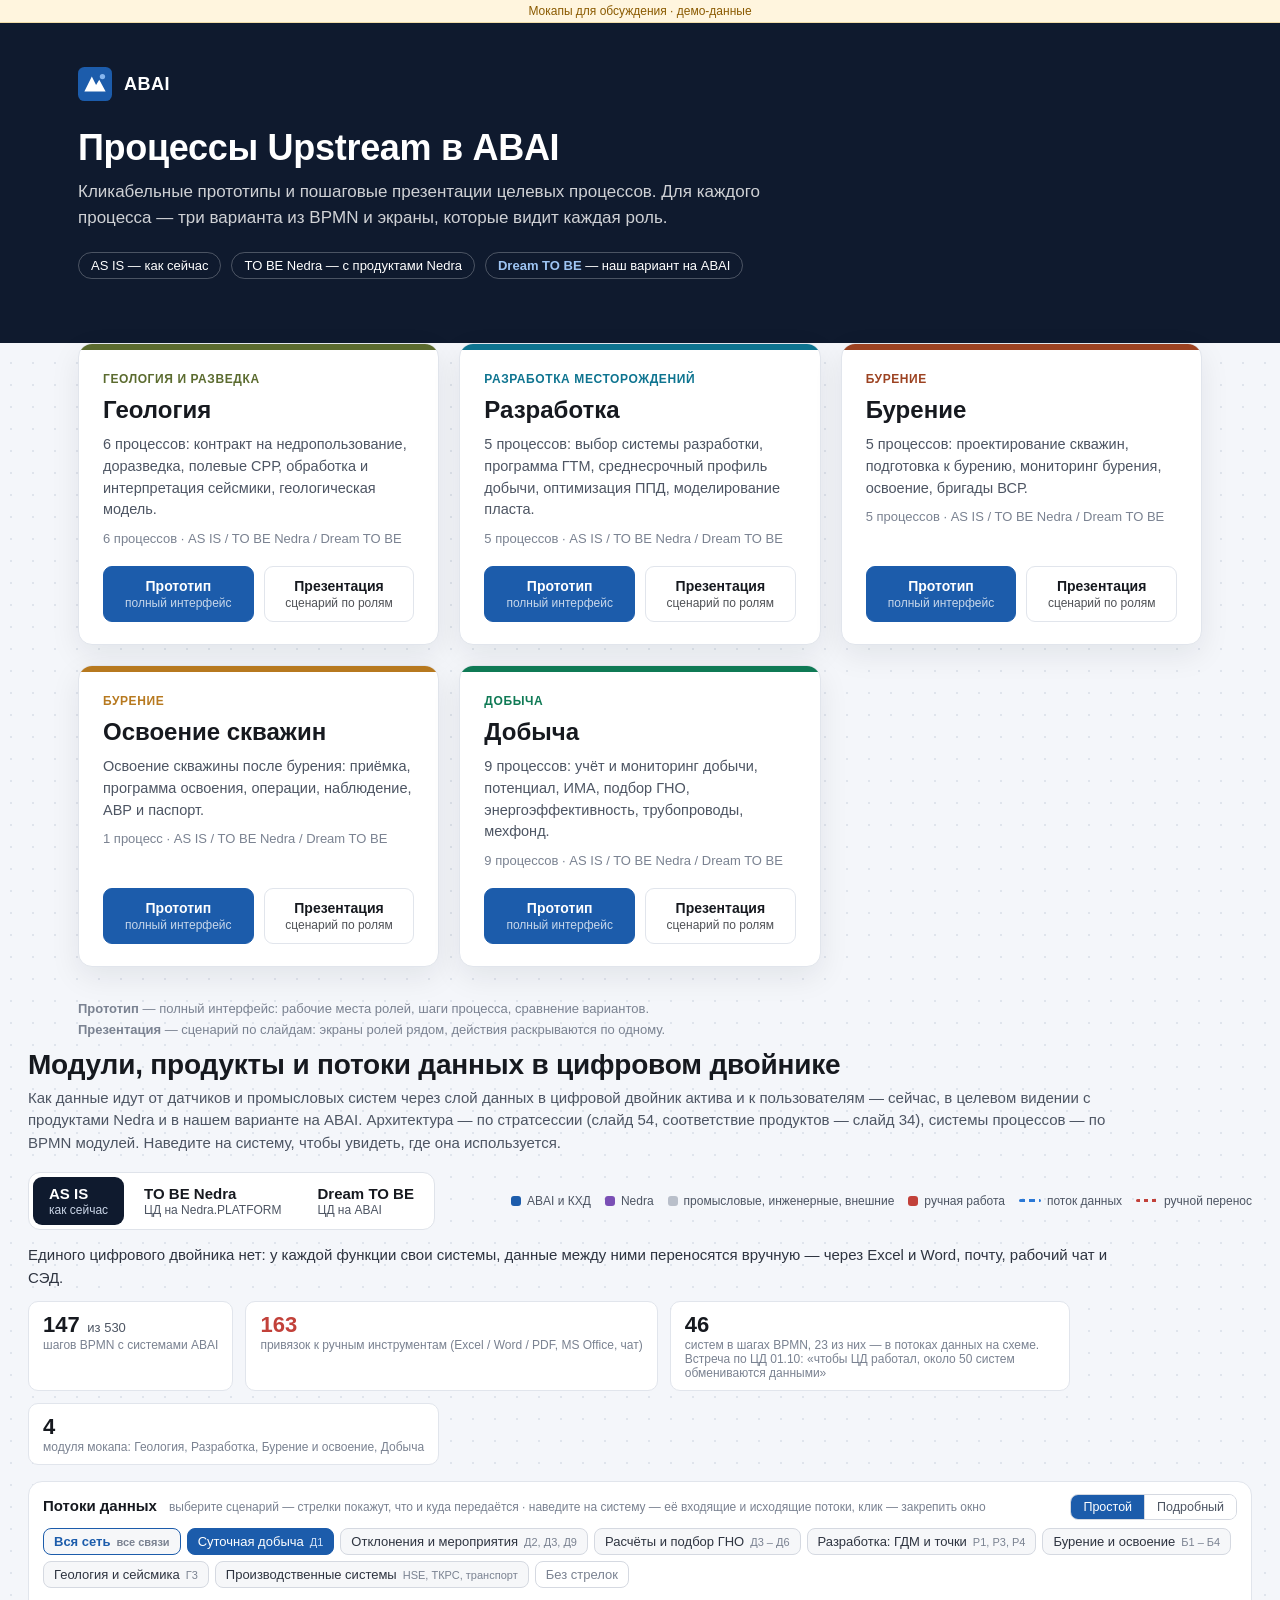
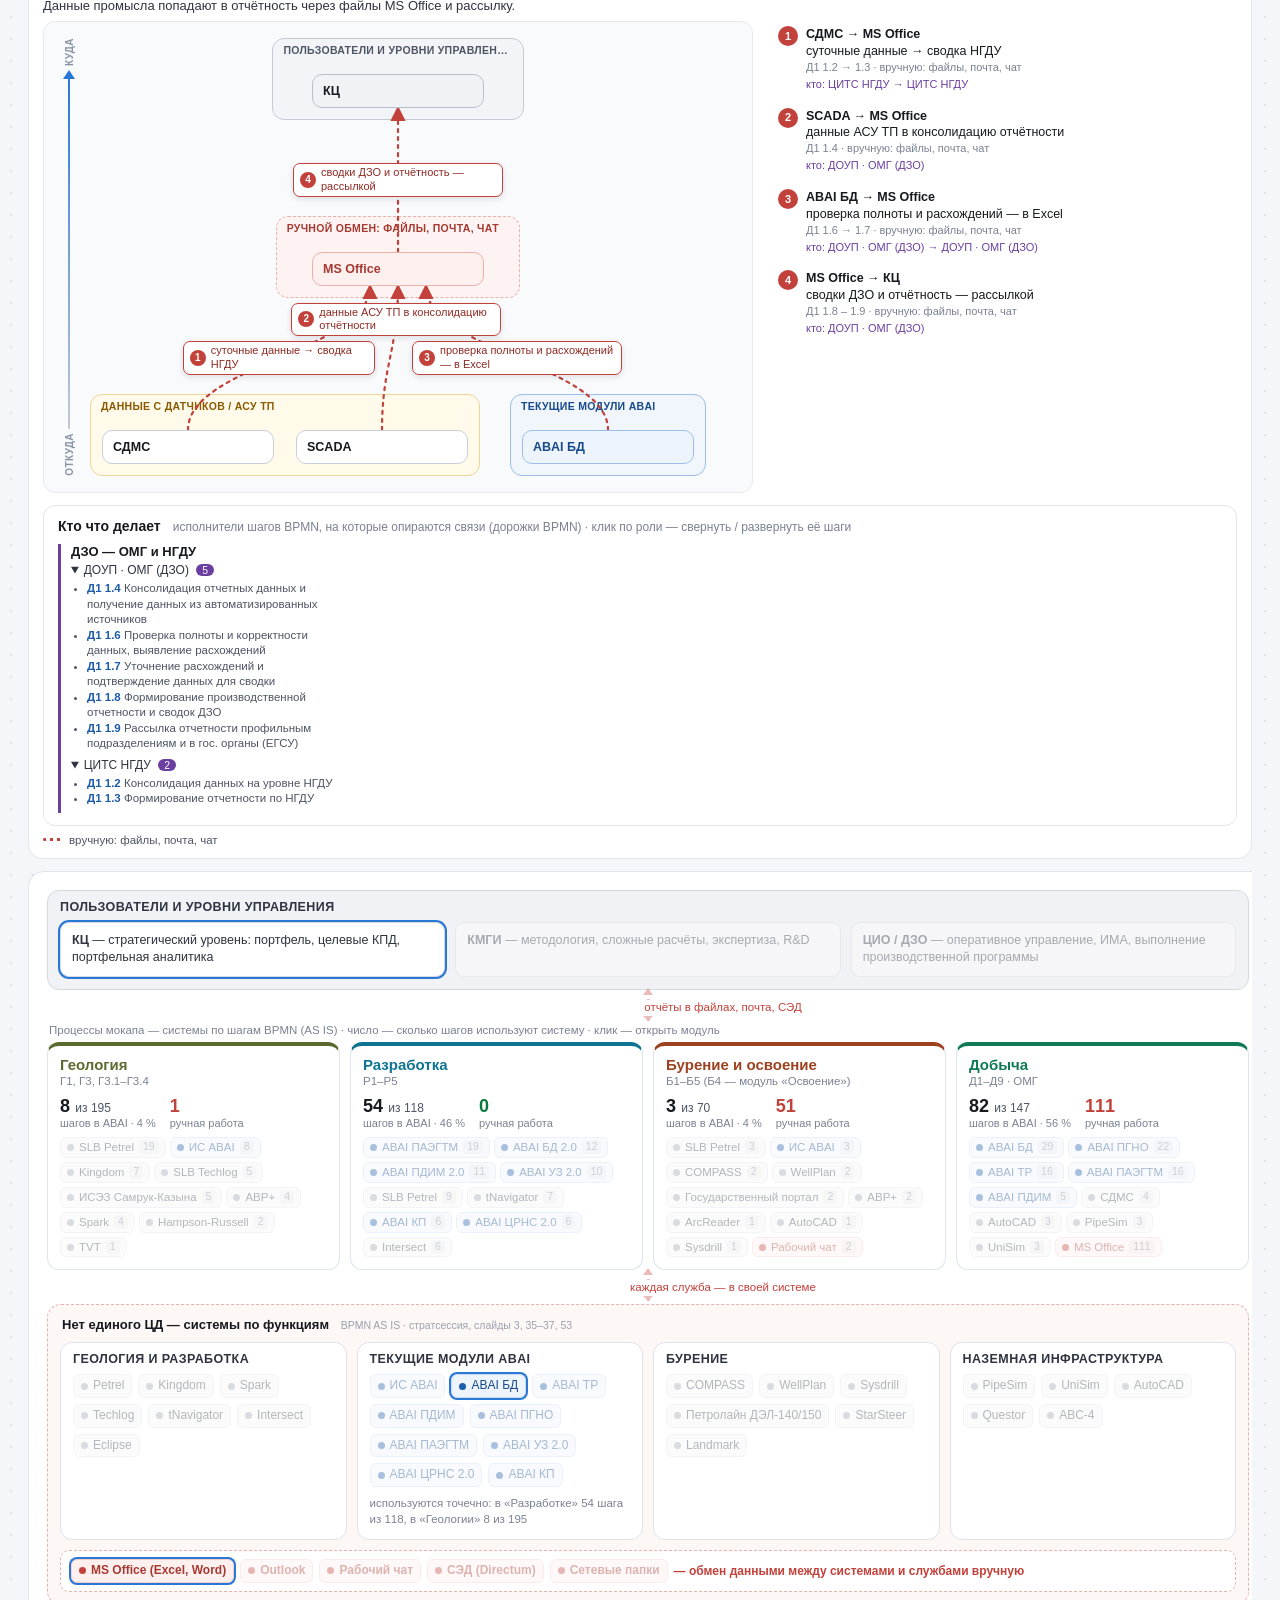
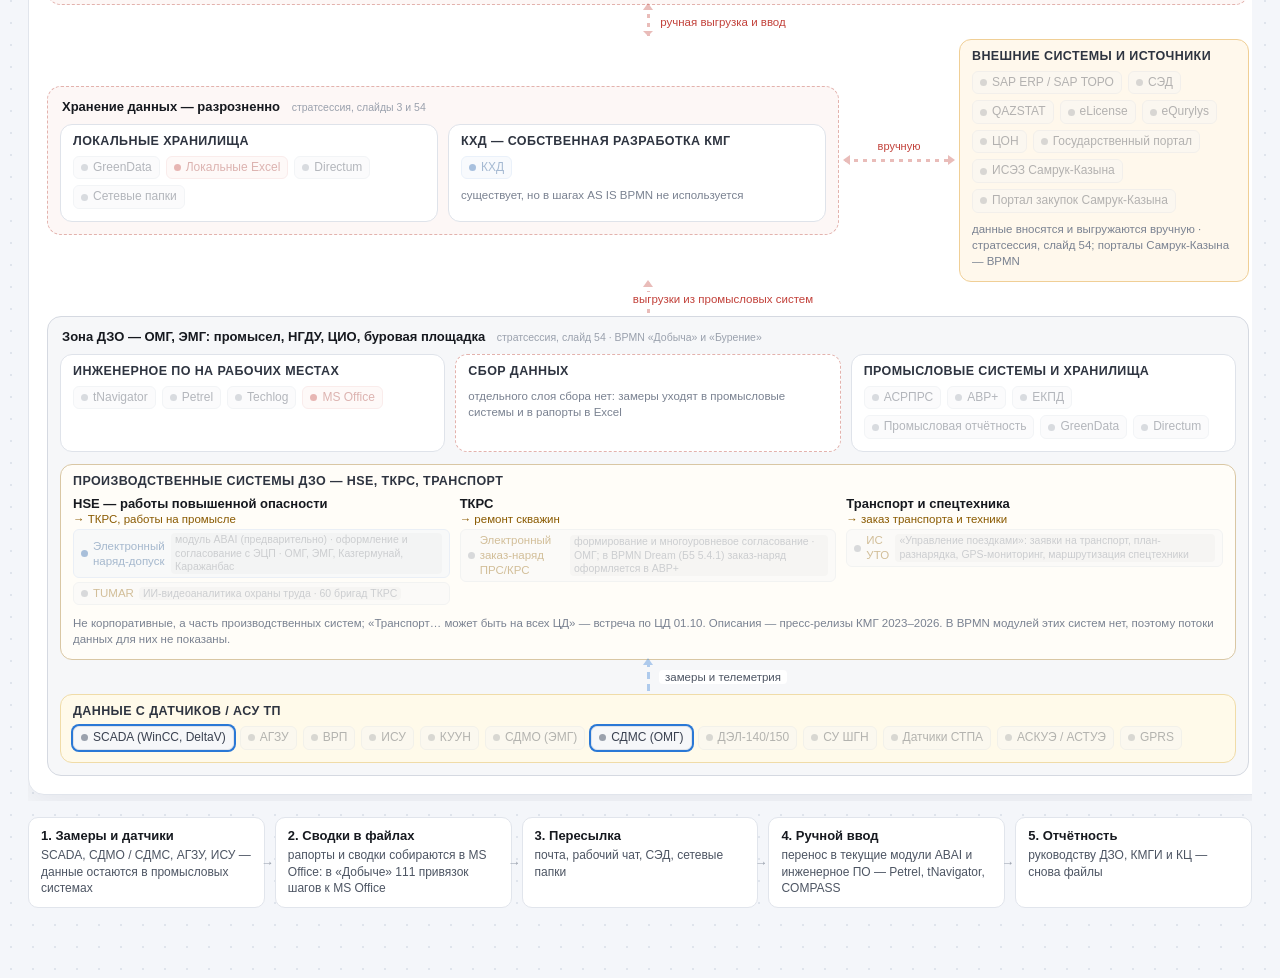
==== index.html @ 58fa29f2 "Портал: ЦД пласта перед ЦД скважины; заменяемый продукт Nedra в скобках вместо «вместо»; под схемой " ====
<!doctype html>
<html lang="ru">
<head>
  <meta charset="utf-8">
  <meta name="viewport" content="width=device-width, initial-scale=1">
  <title>ABAI · Мокапы процессов Upstream</title>
  <link rel="icon" href="data:image/svg+xml,%3Csvg xmlns='http://www.w3.org/2000/svg' viewBox='0 0 32 32'%3E%3Crect width='32' height='32' rx='6' fill='%231c5cab'/%3E%3Cpath d='M6 23 13 9l4 8 3-5 6 11z' fill='%23fff'/%3E%3C/svg%3E">
  <style>
    :root { --brand: #1c5cab; --ink: #16191f; --ink-2: #4d5563; --ink-3: #7a8291; --line: #e1e5ec; font-family: "Segoe UI", "PT Sans", Roboto, Arial, sans-serif; color: var(--ink); }
    * { box-sizing: border-box; }
    body { margin: 0; min-height: 100vh; background: #f4f6fa radial-gradient(#dfe4ec 1px, transparent 1px) 0 0 / 22px 22px; }
    a { color: var(--brand); text-decoration: none; }
    .mock-banner { background: #fff5de; color: #8a5a00; font-size: 12px; text-align: center; padding: 4px 12px; border-bottom: 1px solid #f0dca8; }
    header { background: #0f1a2e; color: #fff; padding: 44px 0 64px; }
    .wrap { max-width: 1180px; margin: 0 auto; padding: 0 28px; }
    .logo { display: flex; align-items: center; gap: 12px; font-weight: 700; letter-spacing: .5px; font-size: 18px; }
    .logo svg { width: 34px; height: 34px; }
    h1 { font-size: 36px; margin: 26px 0 10px; letter-spacing: -.3px; }
    .lead { font-size: 17px; opacity: .8; max-width: 760px; line-height: 1.5; margin: 0; }
    .variants { display: flex; gap: 10px; margin-top: 22px; flex-wrap: wrap; }
    .variants span { font-size: 13px; padding: 5px 12px; border-radius: 20px; border: 1px solid rgba(255,255,255,.25); }
    .variants span b { color: #9ec5f4; }
    main { margin-top: -36px; padding-bottom: 60px; }
    .grid { display: grid; grid-template-columns: repeat(auto-fill, minmax(360px, 1fr)); gap: 20px; }
    .mod { background: #fff; border: 1px solid var(--line); border-radius: 14px; overflow: hidden; box-shadow: 0 10px 30px rgba(16,24,40,.08); display: flex; flex-direction: column; }
    .mod .top { height: 6px; background: var(--c); }
    .mod .b { padding: 22px 24px; flex: 1; display: flex; flex-direction: column; gap: 10px; }
    .mod .blk { font-size: 12px; text-transform: uppercase; letter-spacing: .6px; color: var(--c); font-weight: 700; }
    .mod h2 { margin: 0; font-size: 24px; }
    .mod p { margin: 0; color: var(--ink-2); line-height: 1.5; font-size: 14.5px; }
    .mod .meta { font-size: 13px; color: var(--ink-3); }
    .mod .acts { display: flex; gap: 10px; margin-top: auto; padding-top: 10px; }
    .btn { flex: 1; text-align: center; padding: 11px 14px; border-radius: 9px; font-weight: 600; font-size: 14px; border: 1px solid var(--line); color: var(--ink); }
    .btn:hover { border-color: var(--brand); color: var(--brand); }
    .btn.primary { background: var(--brand); border-color: var(--brand); color: #fff; }
    .btn small { display: block; font-weight: 400; font-size: 12px; opacity: .75; margin-top: 2px; }
    footer { color: var(--ink-3); font-size: 13px; margin-top: 32px; line-height: 1.6; }
    .arch { max-width: 1560px; margin: 8px auto 70px; padding: 0 28px; }
    .arch h2 { font-size: 28px; margin: 0 0 6px; letter-spacing: -.2px; }
    .arch .sub { color: var(--ink-2); font-size: 15px; margin: 0 0 18px; line-height: 1.5; max-width: 1100px; }
  </style>
  <link rel="stylesheet" href="shared/landscape.css?v=20261006b">
</head>
<body>
  <div class="mock-banner">Мокапы для обсуждения · демо-данные</div>
  <header>
    <div class="wrap">
      <div class="logo"><svg viewBox="0 0 32 32"><rect width="32" height="32" rx="6" fill="#1c5cab"/><path d="M6 23 13 9l4 8 3-5 6 11z" fill="#fff"/><circle cx="23" cy="9" r="2.5" fill="#86b6ef"/></svg>ABAI</div>
      <h1>Процессы Upstream в ABAI</h1>
      <p class="lead">Кликабельные прототипы и пошаговые презентации целевых процессов. Для каждого процесса — три варианта из BPMN и экраны, которые видит каждая роль.</p>
      <div class="variants"><span>AS IS — как сейчас</span><span>TO BE Nedra — с продуктами Nedra</span><span><b>Dream TO BE</b> — наш вариант на ABAI</span></div>
    </div>
  </header>
  <main class="wrap">
    <div class="grid" id="mods"></div>
    <footer>
      <b>Прототип</b> — полный интерфейс: рабочие места ролей, шаги процесса, сравнение вариантов.<br>
      <b>Презентация</b> — сценарий по слайдам: экраны ролей рядом, действия раскрываются по одному.
    </footer>
  </main>
  <section class="arch" id="arch">
    <h2>Модули, продукты и потоки данных в цифровом двойнике</h2>
    <p class="sub">Как данные идут от датчиков и промысловых систем через слой данных в цифровой двойник актива и к пользователям — сейчас, в целевом видении с продуктами Nedra и в нашем варианте на ABAI.
      Архитектура — по стратсессии (слайд 54, соответствие продуктов — слайд 34), системы процессов — по BPMN модулей. Наведите на систему, чтобы увидеть, где она используется.</p>
    <div class="ls" id="landscape"></div>
  </section>
  <script src="shared/modules.js" data-root="./"></script>
  <script src="shared/landscape-data.js?v=20261006b"></script>
  <script src="shared/landscape-flows.js?v=20261006b"></script>
  <script src="shared/landscape-steps.js?v=20261006b"></script>
  <script src="shared/landscape.js?v=20261006b"></script>
  <script>
    const plural = (n) => (n % 10 === 1 && n % 100 !== 11 ? 'процесс' : [2, 3, 4].includes(n % 10) && ![12, 13, 14].includes(n % 100) ? 'процесса' : 'процессов');
    document.getElementById('mods').innerHTML = ABAI_MODULES.map((m) => `
      <div class="mod" style="--c:${m.color}"><div class="top"></div><div class="b">
        <div class="blk">${m.block}</div><h2>${m.name}</h2><p>${m.desc}</p>
        <div class="meta">${m.processes} ${plural(m.processes)} · AS IS / TO BE Nedra / Dream TO BE</div>
        <div class="acts"><a class="btn primary" href="${m.v1}">Прототип<small>полный интерфейс</small></a><a class="btn" href="${m.v2}">Презентация<small>сценарий по ролям</small></a></div>
      </div></div>`).join('');
    const lsView = location.hash.slice(1);
    abaiLandscape(document.getElementById('landscape'), LS_VIEWS[lsView] ? lsView : 'asis');
  </script>
</body>
</html>
---- shared/landscape.css ----
/* Схема на портале: модули, системы и потоки данных в ЦД */
.ls { --abai: #1c5cab; --nedra: #7a4fb5; --ext: #6b7383; --man: #c2413a; --flow: #2a78d6; font-size: 13px; color: #16191f; }
.ls-top { display: flex; justify-content: space-between; align-items: center; gap: 16px; flex-wrap: wrap; }
.ls-tabs { display: inline-flex; background: #fff; border: 1px solid #dfe3ea; border-radius: 12px; padding: 4px; gap: 4px; }
.ls-tabs button { border: 0; background: transparent; border-radius: 9px; padding: 8px 16px; cursor: pointer; text-align: left; font: inherit; color: #4d5563; }
.ls-tabs button b { display: block; font-size: 15px; color: #16191f; }
.ls-tabs button span { font-size: 12px; }
.ls-tabs button:hover { background: #f3f6fb; }
.ls-tabs button.on { background: #0f1a2e; color: #c9d4e6; }
.ls-tabs button.on b { color: #fff; }
.ls-tabs button.t-nedra.on { background: #4b2f78; }
.ls-tabs button.t-dream.on { background: #0f6b49; }
.ls-legend { display: flex; flex-wrap: wrap; gap: 14px; font-size: 12px; color: #4d5563; }
.ls-legend span::before { content: ""; display: inline-block; width: 10px; height: 10px; border-radius: 3px; margin-right: 6px; vertical-align: -1px; }
.ls-legend .k-abai::before { background: var(--abai); } .ls-legend .k-nedra::before { background: var(--nedra); }
.ls-legend .k-ext::before { background: #b9bfca; } .ls-legend .k-manual::before { background: var(--man); }
.ls-legend .lg-flow::before { width: 22px; height: 3px; border-radius: 2px; background: repeating-linear-gradient(90deg, var(--flow) 0 6px, transparent 6px 10px); vertical-align: 3px; }
.ls-legend .lg-man::before { width: 22px; height: 3px; border-radius: 2px; background: repeating-linear-gradient(90deg, var(--man) 0 4px, transparent 4px 8px); vertical-align: 3px; }
.ls-lead { margin: 14px 0 12px; font-size: 15px; line-height: 1.5; color: #2e3440; max-width: 1100px; }
.ls-kpis { display: flex; gap: 12px; flex-wrap: wrap; margin-bottom: 16px; }
.ls-kpis > div { background: #fff; border: 1px solid #e1e5ec; border-radius: 10px; padding: 10px 14px; font-size: 13px; color: #4d5563; }
.ls-kpis b { font-size: 22px; color: #16191f; margin-right: 4px; }
.ls-kpis span { display: block; font-size: 12px; color: #7a8291; }
.ls-kpis .bad b { color: var(--man); } .ls-kpis .ok b { color: #0a7a3d; }

.ls-scroll { overflow-x: auto; padding-bottom: 6px; }
.ls-grid { min-width: 1240px; background: #fff; border: 1px solid #e1e5ec; border-radius: 16px; padding: 18px; box-shadow: 0 10px 30px rgba(16,24,40,.06); }

/* Блоки */
.ls-box { border: 1px solid #dfe3ea; border-radius: 12px; background: #fff; }
.ls-box-h { font-weight: 700; font-size: 12.5px; text-transform: uppercase; letter-spacing: .4px; color: #2e3440; padding: 9px 12px 0; }
.ls-box-b { padding: 8px 12px 12px; display: flex; flex-wrap: wrap; gap: 6px; align-items: flex-start; }
.ls-box.users { background: #f1f2f5; border-color: #d5d9e1; }
.ls-box.users .ls-box-b { display: block; }
.ls-cell { background: #fff; border: 1px solid #d5d9e1; border-radius: 9px; padding: 9px 11px; font-size: 12.5px; line-height: 1.4; color: #2e3440; }
.ls-cols { display: grid; gap: 10px; width: 100%; }
.ls-cols.c2 { grid-template-columns: 1fr 1fr; } .ls-cols.c3 { grid-template-columns: repeat(3, 1fr); } .ls-cols.c4 { grid-template-columns: repeat(4, 1fr); }
.ls-note { width: 100%; font-size: 11.5px; color: #7a8291; line-height: 1.4; margin-top: 2px; }
.ls-src { display: inline-block; margin-left: 8px; font-size: 10.5px; font-weight: 400; text-transform: none; letter-spacing: 0; color: #9aa1ad; }

/* Чипы систем */
.ls-chip { display: inline-flex; align-items: center; gap: 5px; border: 1px solid #dfe3ea; background: #f6f7f9; color: #3a4150; border-radius: 6px; padding: 3px 7px; font-size: 12px; line-height: 1.3; white-space: nowrap; transition: opacity .15s, box-shadow .15s; }
.ls-chip::before { content: ""; width: 7px; height: 7px; border-radius: 50%; background: #9aa1ad; flex: none; }
.ls-chip em { font-style: normal; font-size: 10.5px; color: #7a8291; background: rgba(0,0,0,.05); border-radius: 4px; padding: 0 4px; }
.ls-chip.k-abai { background: #eef4fc; border-color: #c9dbf3; color: #164a8a; } .ls-chip.k-abai::before { background: var(--abai); }
.ls-chip.k-nedra { background: #f3effa; border-color: #ddd2f0; color: #4b2f78; } .ls-chip.k-nedra::before { background: var(--nedra); }
.ls-chip.k-manual { background: #fdf0ef; border-color: #f2cfcc; color: #a63a32; } .ls-chip.k-manual::before { background: var(--man); }
.ls-chip.big { display: grid; grid-template-columns: auto 1fr; column-gap: 6px; white-space: normal; padding: 6px 9px; font-weight: 600; width: 100%; }
.ls-chip.big::before { margin-top: 4px; }
.ls-chip.big small, .ls-chip.big .alt { grid-column: 2; font-weight: 400; font-size: 11px; color: #6b7383; }
.ls-chip.big .alt { font-style: normal; color: #7a4fb5; background: none; padding: 0; }
.ls.hl .ls-chip { opacity: .35; }
.ls.hl .ls-chip.on { opacity: 1; box-shadow: 0 0 0 2px #f2b705; }

/* Линии потоков: пунктир бежит по направлению данных */
.ls-link { position: relative; height: 34px; display: flex; justify-content: center; align-items: center; }
.ls-link i { position: absolute; left: 50%; top: 0; bottom: 0; width: 3px; margin-left: -1.5px; border-radius: 2px;
  background: repeating-linear-gradient(180deg, var(--flow) 0 7px, transparent 7px 12px) 0 0 / 3px 12px; animation: lsDown .8s linear infinite; }
.ls-link.up i { animation-name: lsUp; }
.ls-link.both i::before, .ls-link.both i::after { content: ""; position: absolute; left: -4px; border: 5.5px solid transparent; }
.ls-link i::after { content: ""; position: absolute; left: -4px; bottom: -2px; border: 5.5px solid transparent; border-top: 7px solid var(--flow); border-bottom: 0; }
.ls-link.up i::after { top: -2px; bottom: auto; border-top: 0; border-bottom: 7px solid var(--flow); }
.ls-link.both i::before { top: -2px; border-top: 0; border-bottom: 7px solid var(--flow); }
.ls-link span { position: relative; margin-left: 150px; font-size: 11.5px; color: #4d5563; background: #fff; padding: 1px 6px; border-radius: 4px; }
.ls-link.manual i { background-image: repeating-linear-gradient(180deg, var(--man) 0 4px, transparent 4px 9px); background-size: 3px 9px; animation-duration: 2.2s; }
.ls-link.manual i::after { border-top-color: var(--man); } .ls-link.manual.up i::after { border-bottom-color: var(--man); } .ls-link.manual i::before { border-bottom-color: var(--man); }
.ls-link.manual span { color: var(--man); }
@keyframes lsDown { to { background-position: 0 12px; } }
@keyframes lsUp { to { background-position: 0 -12px; } }
.ls-link.manual { --step: 9px; }

/* Модули мокапа */
.ls-mods-h { font-size: 11.5px; color: #7a8291; margin: 0 0 6px 2px; }
.ls-mods { display: grid; grid-template-columns: repeat(4, 1fr); gap: 10px; }
.ls-mod { display: flex; flex-direction: column; gap: 8px; border: 1px solid #dfe3ea; border-top: 4px solid var(--c); border-radius: 12px; padding: 10px 12px 12px; color: inherit; background: #fff; }
.ls-mod:hover { box-shadow: 0 6px 18px rgba(16,24,40,.1); }
.ls-mod-h b { display: block; font-size: 15px; color: var(--c); }
.ls-mod-h span { font-size: 11.5px; color: #7a8291; }
.ls-mod-k { display: flex; gap: 14px; font-size: 12px; color: #4d5563; }
.ls-mod-k b { font-size: 18px; color: #16191f; margin-right: 2px; }
.ls-mod-k span { display: block; font-size: 11px; color: #7a8291; }
.ls-mod-k .bad b { color: var(--man); } .ls-mod-k .ok b { color: #0a7a3d; }
.ls-mod-n { font-size: 11px; color: #8a5a00; background: #fff5de; border-radius: 5px; padding: 2px 6px; align-self: flex-start; }
.ls-mod-s { display: flex; flex-wrap: wrap; gap: 4px; }
.ls-mod-s .ls-chip { font-size: 11.5px; padding: 2px 6px; }

/* Зоны */
.ls-zone { border-radius: 14px; padding: 12px; border: 1.5px solid #c9dbf3; background: #f4f8fe; }
.ls-zone-h { font-weight: 700; font-size: 13px; margin: 0 0 10px 2px; color: #16191f; }
.ls-zone.asis { border: 1.5px dashed #e3b2ad; background: #fdf7f6; }
.ls-zone.cz.nedra { border-color: #d8cdee; background: #f8f5fd; }
.ls-zone.cz.dream { border-color: #bfe3cf; background: #f2faf5; }
.ls-zone.dzo { border-color: #d5d9e1; background: #f6f7f9; }
.ls-box.plat { background: #fbf9fe; border-color: #d8cdee; }
.ls-zone.dream .ls-box.plat { background: #f7fcf9; border-color: #bfe3cf; }
.ls-plat { width: 100%; display: flex; flex-direction: column; gap: 8px; }
.ls-plat > b { display: block; background: #fff; border: 1px solid #d5d9e1; border-radius: 9px; padding: 8px 11px; font-size: 12.5px; text-align: center; }
.ls-plat.abai .ls-chip.big { max-width: 560px; }
.ls-box.mods .ls-box-b { display: block; }
.ls-twin { border: 1px solid #d5d9e1; border-radius: 10px; background: #fff; overflow: hidden; }
.ls-twin-h { background: #eef1f6; padding: 7px 10px; font-weight: 700; font-size: 12.5px; text-align: center; }
.ls-twin-b { padding: 8px; display: flex; flex-direction: column; gap: 6px; }
.ls-twin-b .ls-note { display: flex; flex-wrap: wrap; gap: 4px; align-items: center; }
.ls-manual { margin-top: 10px; display: flex; flex-wrap: wrap; gap: 6px; align-items: center; padding: 8px 10px; border-radius: 9px; background: #fff; border: 1px dashed #e3b2ad; }
.ls-manual > span { font-size: 12px; color: var(--man); font-weight: 600; }
.ls-datarow { display: grid; grid-template-columns: 1fr 120px 290px; align-items: center; }
.ls-zone.data { background: #f1f9f3; border-color: #bfe3cf; }
.ls-zone.data.asis { background: #fdf7f6; border-color: #e3b2ad; }
.ls-zone.data.nedra { background: #f3f8f2; }
.ls-tech { display: flex; flex-wrap: wrap; gap: 6px; }
.ls-t { background: #fff; border: 1px solid #cfe5d7; border-radius: 6px; padding: 3px 8px; font-size: 11.5px; color: #2e3440; }
.ls-hlink { position: relative; height: 40px; display: flex; align-items: center; justify-content: center; }
.ls-hlink i { position: absolute; left: 6px; right: 6px; top: 50%; height: 3px; margin-top: -1.5px;
  background: repeating-linear-gradient(90deg, #d08a1e 0 7px, transparent 7px 12px) 0 0 / 12px 3px; animation: lsLeft .8s linear infinite; }
.ls-hlink i::before, .ls-hlink i::after { content: ""; position: absolute; top: -4px; border: 5.5px solid transparent; }
.ls-hlink i::before { left: -2px; border-left: 0; border-right: 7px solid #d08a1e; }
.ls-hlink i::after { right: -2px; border-right: 0; border-left: 7px solid #d08a1e; }
.ls-hlink span { position: relative; top: -14px; font-size: 11px; color: #8a5a00; background: #fff; padding: 0 4px; }
.ls-hlink.manual i { background-image: repeating-linear-gradient(90deg, var(--man) 0 4px, transparent 4px 9px); background-size: 9px 3px; animation-duration: 2.2s; }
.ls-hlink.manual i::before { border-right-color: var(--man); } .ls-hlink.manual i::after { border-left-color: var(--man); }
.ls-hlink.manual span { color: var(--man); }
@keyframes lsLeft { to { background-position: 12px 0; } }
.ls-box.ext { background: #fff8ec; border-color: #f0cf96; }
.ls-box.mes { background: #fdf0ef; border-color: #f2cfcc; }
.ls-box.mes .ls-box-b, .ls-box.warn .ls-box-b { display: block; }
.ls-box.warn { border-style: dashed; border-color: #e3b2ad; }
.ls-box.asu { background: #fffaea; border-color: #f0dca8; }

/* Нумерованный поток */
.ls-flow { list-style: none; padding: 0; margin: 16px 0 0; display: grid; grid-template-columns: repeat(5, 1fr); gap: 10px; counter-reset: f; }
.ls-flow li { background: #fff; border: 1px solid #e1e5ec; border-radius: 10px; padding: 10px 12px; position: relative; }
.ls-flow li b { display: block; font-size: 13px; margin-bottom: 4px; }
.ls-flow li span { font-size: 12px; color: #4d5563; line-height: 1.4; }
.ls-flow li:not(:last-child)::after { content: "→"; position: absolute; right: -10px; top: 50%; transform: translateY(-50%); color: #9aa1ad; font-weight: 700; }
@media (max-width: 1000px) { .ls-flow { grid-template-columns: 1fr 1fr; } .ls-flow li::after { display: none; } }
@media (prefers-reduced-motion: reduce) { .ls-link i, .ls-hlink i { animation: none; } }

/* ---------- Потоки данных: панель сценариев и стрелки ---------- */
.ls-fbar { background: #fff; border: 1px solid #e1e5ec; border-radius: 14px; padding: 12px 14px; margin-bottom: 12px; }
.ls-fbar-h { display: flex; gap: 12px; align-items: baseline; flex-wrap: wrap; margin-bottom: 8px; }
.ls-fbar-h b { font-size: 15px; }
.ls-fbar-h span { font-size: 12px; color: #7a8291; }
.ls-fbtns { display: flex; flex-wrap: wrap; gap: 6px; }
.ls-fbtns button { font: inherit; font-size: 13px; border: 1px solid #d5d9e1; background: #f6f7f9; border-radius: 8px; padding: 5px 10px; cursor: pointer; color: #2e3440; }
.ls-fbtns button span { margin-left: 6px; font-size: 11px; color: #7a8291; }
.ls-fbtns button:hover { border-color: #1c5cab; }
.ls-fbtns button.on { background: #1c5cab; border-color: #1c5cab; color: #fff; }
.ls-fbtns button.on span { color: #cfe0f6; }
.ls-fbtns button.off { background: #fff; color: #7a8291; }
.ls-fbtns button.off.on { background: #4d5563; border-color: #4d5563; color: #fff; }
.ls-fnote { margin: 10px 0 8px; font-size: 13px; color: #2e3440; }
.ls-fsteps { list-style: none; margin: 0; padding: 0; display: grid; grid-template-columns: repeat(auto-fill, minmax(330px, 1fr)); gap: 6px 14px; }
.ls-fsteps li { display: flex; gap: 8px; align-items: flex-start; font-size: 12.5px; line-height: 1.35; padding: 5px 7px; border-radius: 8px; cursor: default; }
.ls-fsteps li:hover { background: #f3f6fb; }
.ls-fsteps li > b { flex: none; width: 20px; height: 20px; border-radius: 50%; display: grid; place-items: center; color: #fff; font-size: 11px; background: #2a78d6; }
.ls-fsteps li.k-input > b { background: #0f7a55; } .ls-fsteps li.k-seq > b { background: #6b7383; } .ls-fsteps li.k-manual > b { background: #c2413a; } .ls-fsteps li.k-int > b { background: #d08a1e; }
.ls-fsteps .ft { display: block; font-weight: 600; color: #16191f; }
.ls-fsteps em { display: block; font-style: normal; font-size: 11px; color: #7a8291; }

.ls-grid { position: relative; }
.ls-svg { position: absolute; left: 0; top: 0; pointer-events: none; z-index: 5; overflow: visible; }
.ls-svg path { fill: none; stroke-width: 2.2; stroke-linecap: round; animation: lsDash 1.1s linear infinite; }
.ls-svg path.k-auto { stroke: #2a78d6; stroke-dasharray: 8 5; }
.ls-svg path.k-input { stroke: #0f7a55; stroke-dasharray: 8 5; }
.ls-svg path.k-seq { stroke: #6b7383; stroke-dasharray: 8 5; animation-duration: 1.8s; }
.ls-svg path.k-manual { stroke: #c2413a; stroke-dasharray: 3 5; animation-duration: 2.4s; }
.ls-svg path.k-int { stroke: #d08a1e; stroke-dasharray: 8 5; }
.ls-svg path.hot { stroke-width: 3.6; }
.ls-svg path.dim { opacity: .15; }
@keyframes lsDash { to { stroke-dashoffset: -26; } }
.ls-lbls { position: absolute; left: 0; top: 0; z-index: 6; pointer-events: none; }
.ls-fl { position: absolute; pointer-events: auto; display: flex; gap: 5px; align-items: center; background: #fff; border: 1.5px solid #2a78d6; border-radius: 7px; padding: 2px 6px; font-size: 11px; line-height: 1.25; color: #16191f; box-shadow: 0 2px 6px rgba(16,24,40,.12); box-sizing: border-box; }
.ls-fl > b { flex: none; width: 16px; height: 16px; border-radius: 50%; display: grid; place-items: center; color: #fff; font-size: 10px; background: #2a78d6; }
.ls-fl.k-input { border-color: #0f7a55; } .ls-fl.k-input > b { background: #0f7a55; }
.ls-fl.k-seq { border-color: #8a93a6; } .ls-fl.k-seq > b { background: #6b7383; }
.ls-fl.k-manual { border-color: #c2413a; color: #8f2a24; } .ls-fl.k-manual > b { background: #c2413a; }
.ls-fl.k-int { border-color: #d08a1e; } .ls-fl.k-int > b { background: #d08a1e; }
.ls-fl.dim { opacity: .2; } .ls-fl.hot { box-shadow: 0 0 0 3px rgba(42,120,214,.25); z-index: 2; }
.fl-on .ls-chip, .fl-on .ls-t, .fl-on .ls-cell { opacity: .38; transition: opacity .15s; }
.fl-on .ls-chip.ep, .fl-on .ls-cell.ep { opacity: 1; box-shadow: 0 0 0 2px #2a78d6; position: relative; z-index: 7; }
.fl-on .ls-link i, .fl-on .ls-hlink i { opacity: .35; }

/* Компактная схема сценария */
.ls-fbody { display: flex; flex-wrap: wrap; gap: 14px 18px; align-items: flex-start; }
.ls-fbody .ls-focus { flex: 0 1 auto; max-width: 100%; }
.ls-fbody .ls-fsteps { flex: 1 1 340px; grid-template-columns: repeat(auto-fill, minmax(300px, 1fr)); align-content: start; }
.ls-focus { overflow-x: auto; background: #f8fafc; border: 1px solid #e6eaf0; border-radius: 12px; padding: 14px; }
.ls-fcanvas { position: relative; margin: 0 auto; }
.ls-fcanvas svg { position: absolute; left: 0; top: 0; overflow: visible; z-index: 1; pointer-events: none; }
.ls-fcanvas svg path { fill: none; stroke-width: 2.2; stroke-linecap: round; animation: lsDash 1.1s linear infinite; }
.ls-fcanvas svg path.k-auto { stroke: #2a78d6; stroke-dasharray: 8 5; }
.ls-fcanvas svg path.k-input { stroke: #0f7a55; stroke-dasharray: 8 5; }
.ls-fcanvas svg path.k-seq { stroke: #6b7383; stroke-dasharray: 8 5; animation-duration: 1.8s; }
.ls-fcanvas svg path.k-manual { stroke: #c2413a; stroke-dasharray: 3 5; animation-duration: 2.4s; }
.ls-fcanvas svg path.k-int { stroke: #d08a1e; stroke-dasharray: 8 5; }
.ls-fcanvas svg path.hot { stroke-width: 3.6; } .ls-fcanvas svg path.dim { opacity: .15; }
.ls-fcol { position: absolute; font-size: 11px; font-weight: 700; text-transform: uppercase; letter-spacing: .4px; color: #7a8291; text-align: center; }
.ls-fnode { position: absolute; box-sizing: border-box; border: 1.5px solid #c9cfd8; background: #fff; border-radius: 10px; padding: 5px 10px; display: flex; flex-direction: column; justify-content: center; z-index: 2; }
.ls-fnode b { font-size: 12.5px; line-height: 1.2; color: #16191f; }
.ls-fnode span { font-size: 10.5px; color: #7a8291; white-space: nowrap; overflow: hidden; text-overflow: ellipsis; }
.ls-fnode.k-abai { border-color: #9cbde8; background: #eef4fc; } .ls-fnode.k-abai b { color: #164a8a; }
.ls-fnode.k-nedra { border-color: #c9b6ea; background: #f3effa; } .ls-fnode.k-nedra b { color: #4b2f78; }
.ls-fnode.k-manual { border-color: #eab0aa; background: #fdf0ef; } .ls-fnode.k-manual b { color: #a63a32; }
.ls-fnode.k-user { border-color: #b9bfca; background: #f1f2f5; }
.ls-flbls { position: absolute; left: 0; top: 0; z-index: 3; }
.ls-flbls .ls-fl { position: absolute; }
.ls-fkinds { display: flex; flex-wrap: wrap; gap: 14px; margin-top: 8px; font-size: 11.5px; color: #4d5563; }
.ls-fkinds span::before { content: ""; display: inline-block; width: 20px; height: 3px; margin-right: 6px; vertical-align: 3px; border-radius: 2px; background: repeating-linear-gradient(90deg, #2a78d6 0 6px, transparent 6px 10px); }
.ls-fkinds .k-input::before { background: repeating-linear-gradient(90deg, #0f7a55 0 6px, transparent 6px 10px); }
.ls-fkinds .k-seq::before { background: repeating-linear-gradient(90deg, #6b7383 0 6px, transparent 6px 10px); }
.ls-fkinds .k-manual::before { background: repeating-linear-gradient(90deg, #c2413a 0 3px, transparent 3px 7px); }
.ls-fkinds .k-int::before { background: repeating-linear-gradient(90deg, #d08a1e 0 6px, transparent 6px 10px); }

/* Всплывающая схема связей системы */
.ls-pop { position: fixed; z-index: 1000; display: none; transform-origin: top left; background: #fff; border: 1px solid #cfd6e0; border-radius: 14px; box-shadow: 0 18px 50px rgba(16,24,40,.25); padding: 10px 12px 12px; pointer-events: none; }
.ls-pop-h { font-size: 13px; color: #4d5563; margin: 0 0 8px 2px; }
.ls-pop-h b { color: #16191f; font-size: 14px; }
.ls-pop .ls-focus { overflow: hidden; }
.ls-pop:not(.pin) * { pointer-events: none !important; }
.ls-pop-h span { margin-left: 10px; font-size: 11.5px; color: #7a8291; }
/* Закреплённое окно: по центру, прокручивается, закрывается крестиком, Esc или кликом мимо */
.ls-pop.pin { left: 50% !important; top: 50% !important; transform: translate(-50%, -50%) !important; max-width: 96vw !important; max-height: 92vh; overflow: auto; pointer-events: auto; }
.ls-pop.pin .ls-focus { overflow: visible; }
.ls-pop.pin .ls-pop-h { position: sticky; left: 0; display: flex; align-items: center; gap: 6px; }
.ls-pop-x { margin-left: auto; font: inherit; font-size: 20px; line-height: 1; width: 30px; height: 30px; border: 1px solid #d5d9e1; border-radius: 8px; background: #fff; cursor: pointer; color: #4d5563; }
.ls-pop-x:hover { border-color: #1c5cab; color: #1c5cab; }
.ls-pop-bg { position: fixed; inset: 0; z-index: 999; background: rgba(16,24,40,.35); display: none; }

/* Режим просмотра потоков */
.ls-mode { margin-left: auto; display: inline-flex; border: 1px solid #d5d9e1; border-radius: 8px; overflow: hidden; }
.ls-mode button { font: inherit; font-size: 12.5px; border: 0; background: #fff; padding: 5px 12px; cursor: pointer; color: #4d5563; }
.ls-mode button + button { border-left: 1px solid #d5d9e1; }
.ls-mode button.on { background: #1c5cab; color: #fff; }

/* Подробности связи: как, формат, шаги BPMN (откуда / куда) */
.ls-d { margin-top: 6px; display: flex; flex-direction: column; gap: 4px; font-size: 11.5px; line-height: 1.35; color: #2e3440; text-align: left; }
.ls-d-row { display: flex; gap: 8px; }
.ls-d-row i, .ls-d-st > i { flex: none; width: 52px; font-style: normal; font-size: 10px; font-weight: 700; text-transform: uppercase; letter-spacing: .3px; color: #7a8291; padding-top: 1px; }
.ls-d-row em { font-style: normal; color: #9aa1ad; }
.ls-d-p { margin-top: 4px; padding-top: 5px; border-top: 1px dashed #dfe3ea; font-weight: 600; color: #16191f; }
.ls-d-src { color: #7a8291; }
.ls-d-st { display: flex; gap: 8px; }
.ls-d-st > div > b { color: #1c5cab; }
.ls-d-st span { display: block; color: #4d5563; font-size: 11px; }
.ls-d-st q { display: block; font-size: 11px; color: #5b6472; font-style: italic; quotes: "«" "»"; }
.ls-fsteps.full { grid-template-columns: repeat(auto-fill, minmax(380px, 1fr)); }
.ls-fsteps.full li { border: 1px solid #e6eaf0; background: #fff; }
.ls-fl strong { display: block; font-size: 12px; }
.ls-fl .ls-d { margin-top: 5px; padding-top: 5px; border-top: 1px solid #eef1f5; }
/* Система посередине — широкая полоса, к ней прямые стрелки; подпись — на стрелке, с направлением ↑ / ↓ */
.ls-bus { align-items: center; text-align: center; border-width: 2px; }
.ls-bus b { font-size: 14px; }
.ls-pop .ls-fnode:not(.ls-bus) b { white-space: normal; display: -webkit-box; -webkit-line-clamp: 2; -webkit-box-orient: vertical; }
.ls-bus span:first-child { font-size: 10px; font-weight: 700; text-transform: uppercase; letter-spacing: .3px; }
.ls-fl span em { display: block; font-style: normal; font-size: 10px; color: #7a8291; }

/* Группы на компактной схеме: в какой ЦД / слой входит система */
.ls-fgrp { position: absolute; box-sizing: border-box; border: 1.5px solid #d5d9e1; border-radius: 12px; background: rgba(255,255,255,.7); z-index: 0; }
.ls-fgrp span { position: absolute; left: 10px; top: 5px; right: 10px; font-size: 10.5px; font-weight: 700; text-transform: uppercase; letter-spacing: .3px; color: #4d5563; white-space: nowrap; overflow: hidden; text-overflow: ellipsis; }
.ls-fgrp.g-cd { border-color: #9cbde8; background: #f1f6fd; } .ls-fgrp.g-cd span { color: #164a8a; }
.v-dream .ls-fgrp.g-cd { border-color: #9fd3b6; background: #eef8f2; } .v-dream .ls-fgrp.g-cd span { color: #0b6b3a; }
.v-nedra .ls-fgrp.g-cd { border-color: #c9b6ea; background: #f6f2fc; } .v-nedra .ls-fgrp.g-cd span { color: #4b2f78; }
.ls-fgrp.g-data { border-color: #a9d8ba; background: #f0f8f3; border-style: dashed; } .ls-fgrp.g-data span { color: #0b6b3a; }
.ls-fgrp.g-asu { border-color: #ecd497; background: #fffaea; } .ls-fgrp.g-asu span { color: #8a5a00; }
.ls-fgrp.g-mes { border-color: #f2cfcc; background: #fdf3f2; } .ls-fgrp.g-mes span { color: #a63a32; }
.ls-fgrp.g-users { border-color: #c4c9d3; background: #f3f4f7; }
.ls-fgrp.g-ext { border-color: #f0cf96; background: #fff8ec; } .ls-fgrp.g-ext span { color: #8a5a00; }
.ls-fgrp.g-eng { border-color: #d5d9e1; background: #f8f9fb; }
.ls-fgrp.g-manual { border-color: #eab0aa; background: #fdf3f2; border-style: dashed; } .ls-fgrp.g-manual span { color: #a63a32; }
.ls-fnode { justify-content: center; }
.ls-fnode b { white-space: nowrap; overflow: hidden; text-overflow: ellipsis; }

/* Производственные системы ДЗО (HSE, ТКРС, транспорт) — встреча по ЦД 01.10, публикации КМГ */
.ls-box.prod { margin-top: 12px; border-color: #d9c7a4; background: #fffdf8; }
.ls-prod { display: flex; flex-wrap: wrap; gap: 6px; align-content: flex-start; }
.ls-prod > b { flex: 1 0 100%; font-size: 13px; color: #16191f; }
.ls-prod > span { flex: 1 0 100%; font-size: 11.5px; color: #8a5a00; margin: -4px 0 2px; }
/* Уровни доступа пользователей в ЦД */
.ls-acc { display: block; margin-top: 6px; font-style: normal; font-size: 11.5px; color: #4d5563; border-top: 1px dashed #d5d9e1; padding-top: 5px; }
/* Что даёт ЦД */
.ls-value { background: #fff; border: 1px solid #e1e5ec; border-radius: 12px; padding: 12px 14px; margin-bottom: 16px; }
.ls-value-h { display: flex; gap: 12px; align-items: baseline; flex-wrap: wrap; margin-bottom: 10px; }
.ls-value-h b { font-size: 15px; }
.ls-value-h span { font-size: 12px; color: #7a8291; }
.ls-value-c { display: grid; grid-template-columns: repeat(auto-fill, minmax(220px, 1fr)); gap: 10px; }
.ls-value-c > div { border: 1px solid #e6eaf0; border-left: 3px solid #0f7a55; border-radius: 8px; padding: 8px 10px; background: #f8fbf9; }
.ls-value-c b { display: block; font-size: 13px; color: #16191f; }
.ls-value-c span { display: block; font-size: 11.5px; color: #7a8291; margin: 2px 0 6px; }
.ls-value-c a { display: inline-block; margin: 0 4px 4px 0; font-size: 11.5px; color: #1c5cab; text-decoration: none; border: 1px solid #cfdcf0; border-radius: 6px; padding: 1px 6px; background: #fff; }
.ls-value-c a:hover { border-color: #1c5cab; }
.ls-value .ls-note { margin-top: 8px; }
.ls-prod .ls-chip { white-space: normal; max-width: 100%; box-sizing: border-box; }
.ls-prod .ls-chip em { white-space: normal; }
.ls-kpis > .ls-kpi-sys { max-width: 400px; }

/* Вид связи «по публикациям КМГ / встрече по ЦД — способ не описан» */
.ls-svg path.k-pub, .ls-fcanvas svg path.k-pub { stroke: #0e7490; stroke-dasharray: 2 4 8 4; animation-duration: 2s; }
.ls-fl.k-pub { border-color: #0e7490; } .ls-fl.k-pub > b { background: #0e7490; }
.ls-fsteps li.k-pub > b { background: #0e7490; }
.ls-fkinds .k-pub::before { background: repeating-linear-gradient(90deg, #0e7490 0 2px, transparent 2px 5px, #0e7490 5px 11px, transparent 11px 14px); }
/* Рамка производственных систем на схемах потоков */
.ls-fgrp.g-prod { border-color: #d9c7a4; background: #fffdf8; } .ls-fgrp.g-prod span { color: #8a5a00; }

/* Вся сеть: все системы и связи вида на одной схеме, список связей под ней */
.ls-fbtns button.all { border-color: #1c5cab; color: #1c5cab; font-weight: 600; }
.ls-fbtns button.all.on { color: #fff; }
.ls-fbody.all { flex-direction: column; flex-wrap: nowrap; }
.ls-fbody.all .ls-focus { max-width: 100%; box-sizing: border-box; align-self: stretch; }
.ls-fbody.all .ls-fsteps { flex: none; width: 100%; grid-template-columns: repeat(auto-fill, minmax(340px, 1fr)); }
.ls-net svg { z-index: 1; pointer-events: none; }
.ls-net .ls-fgrp { z-index: 0; }
.ls-net svg path.hit { stroke: transparent; stroke-width: 10; stroke-dasharray: none; animation: none; pointer-events: stroke; cursor: pointer; }
.ls-net svg path { transition: opacity .12s; }
.ls-net.focus svg path:not(.hot) { opacity: .1; }
.ls-net svg path.hot:not(.hit) { stroke-width: 3.2; }
.ls-net.focus .ls-nb:not(.hot) { opacity: .2; }
.ls-net.focus .ls-fnode:not(.hot) { opacity: .45; }
.ls-net .ls-fnode { z-index: 2; cursor: default; }
.ls-net .ls-fnode.hot { box-shadow: 0 0 0 2px #2a78d6; }
.ls-ngt { position: absolute; z-index: 2; font-size: 10px; font-weight: 700; text-transform: uppercase; letter-spacing: .3px; color: #4d5563; padding: 4px 8px 2px; border-radius: 10px 0 8px 0; background: rgba(255,255,255,.92); white-space: nowrap; overflow: hidden; text-overflow: ellipsis; box-sizing: border-box; }
.ls-ngt.g-cd { color: #164a8a; } .v-dream .ls-ngt.g-cd { color: #0b6b3a; } .v-nedra .ls-ngt.g-cd { color: #4b2f78; }
.ls-ngt.g-data { color: #0b6b3a; } .ls-ngt.g-asu, .ls-ngt.g-ext, .ls-ngt.g-prod { color: #8a5a00; } .ls-ngt.g-mes, .ls-ngt.g-manual { color: #a63a32; }
.ls-nbs { position: absolute; left: 0; top: 0; z-index: 3; }
.ls-nb { position: absolute; width: 18px; height: 18px; border-radius: 50%; display: grid; place-items: center; font-size: 10px; font-weight: 700; color: #fff; background: #2a78d6; box-shadow: 0 0 0 2px #fff; cursor: pointer; transition: opacity .12s; }
.ls-nb.k-input { background: #0f7a55; } .ls-nb.k-seq { background: #6b7383; } .ls-nb.k-manual { background: #c2413a; } .ls-nb.k-int { background: #d08a1e; } .ls-nb.k-pub { background: #0e7490; }
.ls-nb.hot { transform: scale(1.25); }
.ls-ncall { position: absolute; z-index: 6; display: none; max-width: 300px; background: #fff; border: 1px solid #cfd6e0; border-radius: 8px; box-shadow: 0 8px 24px rgba(16,24,40,.18); padding: 6px 9px; font-size: 12px; line-height: 1.35; color: #16191f; pointer-events: none; }
.ls-ncall b { color: #1c5cab; margin-right: 4px; }
.ls-ncall span { display: block; margin-top: 2px; }
.ls-ncall em { display: block; font-style: normal; font-size: 11px; color: #7a8291; margin-top: 2px; }
.ls-fsteps li.pick { background: #fff4d6; }
.ls-fsteps details { margin-top: 4px; }
.ls-fsteps summary { font-size: 11.5px; color: #1c5cab; cursor: pointer; }
.ls-net .ls-fnode { padding: 3px 8px; }
.ls-net .ls-fnode b { font-size: 12px; white-space: normal; display: -webkit-box; -webkit-line-clamp: 2; -webkit-box-orient: vertical; overflow: hidden; }

/* Роли: «кто» у связи и блок «Кто что делает» */
.ls-who { display: block; font-style: normal; font-size: 11px; color: #6b3fa0; margin-top: 2px; }
.ls-ncall i { display: block; font-style: normal; font-size: 11px; color: #6b3fa0; margin-top: 2px; }
.ls-roles { margin-top: 12px; background: #fff; border: 1px solid #e1e5ec; border-radius: 12px; padding: 12px 14px; }
.ls-roles-h { display: flex; gap: 12px; align-items: baseline; flex-wrap: wrap; margin-bottom: 10px; }
.ls-roles-h b { font-size: 14px; }
.ls-roles-h span { font-size: 12px; color: #7a8291; }
.ls-roles-c { display: grid; grid-template-columns: repeat(auto-fill, minmax(260px, 1fr)); gap: 10px 16px; align-items: start; }
.ls-roles-c > div { border-left: 3px solid #6b3fa0; padding-left: 10px; }
.ls-roles-c > div > b { display: block; font-size: 13px; margin-bottom: 4px; color: #16191f; }
.ls-roles details { font-size: 12px; margin: 2px 0; }
.ls-roles summary { cursor: pointer; color: #2e3440; }
.ls-roles summary em { font-style: normal; font-size: 10.5px; color: #fff; background: #6b3fa0; border-radius: 8px; padding: 0 6px; margin-left: 4px; }
.ls-roles ul { margin: 4px 0 6px; padding-left: 16px; color: #4d5563; font-size: 11.5px; line-height: 1.35; }
.ls-roles li span { color: #1c5cab; font-weight: 600; }

/* ---------- История системы: панель справа ---------- */
.ls-side { position: fixed; z-index: 1001; top: 0; right: 0; bottom: 0; width: min(960px, 96vw); background: #fff; box-shadow: -18px 0 50px rgba(16,24,40,.22); overflow: auto; transform: translateX(105%); transition: transform .22s ease; font-size: 13px; }
.ls-side.open { transform: none; }
.ls-side-h { position: sticky; top: 0; z-index: 3; background: #fff; display: flex; gap: 10px; align-items: flex-start; padding: 16px 20px 10px; border-bottom: 1px solid #e6e9ef; }
.ls-side-h > div { flex: 1; min-width: 0; }
.ls-side-g { display: block; font-size: 11.5px; color: #7a8291; text-transform: uppercase; letter-spacing: .4px; }
.ls-side-h > div > b { display: block; font-size: 20px; margin: 2px 0 4px; color: #16191f; }
.ls-side-h > div > b.k-abai { color: #164a8a; } .ls-side-h > div > b.k-nedra { color: #4b2f78; } .ls-side-h > div > b.k-manual { color: #a63a32; }
.ls-side-s { font-size: 12.5px; color: #4d5563; }
.ls-side-t { display: flex; gap: 6px; padding: 10px 20px 0; border-bottom: 1px solid #e6e9ef; }
.ls-side-t button { font: inherit; font-size: 13px; border: 0; background: none; padding: 8px 12px 9px; border-bottom: 3px solid transparent; cursor: pointer; color: #4d5563; }
.ls-side-t button.on { color: #1c5cab; border-bottom-color: #1c5cab; font-weight: 600; }
.ls-side-t em, .ls-hf em, .ls-sg-h em, .ls-hr em { font-style: normal; font-size: 11px; background: #eef1f5; color: #4d5563; border-radius: 9px; padding: 0 7px; margin-left: 3px; }
.ls-side-b { padding: 14px 20px 30px; }
.ls-empty { color: #7a8291; padding: 10px 0; }
.ls-hf { display: flex; gap: 6px; flex-wrap: wrap; margin-bottom: 8px; }
.ls-hf button { font: inherit; font-size: 12.5px; border: 1px solid #d5dbe5; background: #fff; border-radius: 16px; padding: 3px 11px; cursor: pointer; }
.ls-hf button.on { border-color: #1c5cab; background: #eef4fc; color: #164a8a; }
.ls-hr { font-size: 12px; color: #4d5563; margin: 4px 0 12px; line-height: 1.6; }
.ls-hr b { color: #16191f; }
.ls-tp { border: 1px solid #e1e5ec; border-radius: 12px; margin-bottom: 10px; background: #fbfcfd; }
.ls-tp > summary { cursor: pointer; padding: 10px 14px; font-size: 13.5px; list-style: none; }
.ls-tp > summary::before { content: "▸"; display: inline-block; width: 14px; color: #7a8291; }
.ls-tp[open] > summary::before { content: "▾"; }
.ls-tp > summary > b { color: #1c5cab; margin-right: 4px; }
.ls-tp > summary span { display: block; margin-left: 14px; font-size: 12px; color: #7a8291; }
.ls-tl { padding: 2px 14px 14px 28px; }
.ls-tw { display: flex; gap: 10px; font-size: 12px; color: #4d5563; padding: 4px 0; }
.ls-tw > i { flex: none; width: 46px; font-style: normal; font-size: 10.5px; font-weight: 700; text-transform: uppercase; letter-spacing: .3px; color: #9aa1ad; padding-top: 2px; text-align: right; }
.ls-tw > div { flex: 1; border-left: 2px dotted #c3c9d3; padding-left: 10px; }
.ls-tn { margin: 2px 0; }
.ls-tn b { color: #4d5563; }
.ls-tn span { display: block; font-size: 11.5px; color: #7a8291; }
.ls-tn q, .ls-ts q { display: block; font-size: 11.5px; color: #5b6472; font-style: italic; quotes: "«" "»"; }
.ls-tn em { color: #7a8291; }
.ls-ts { margin: 4px 0 4px 56px; background: #fff; border: 1px solid #b9cdea; border-left: 4px solid #1c5cab; border-radius: 10px; padding: 9px 12px; box-shadow: 0 2px 8px rgba(16,24,40,.05); }
.ls-ts-h { font-size: 13.5px; font-weight: 600; color: #16191f; line-height: 1.35; }
.ls-ts-h b { color: #1c5cab; margin-right: 6px; }
.ls-ts-r { font-size: 12px; color: #6b3fa0; margin: 2px 0 6px; }
.ls-ts-x { display: flex; gap: 8px; align-items: baseline; flex-wrap: wrap; font-size: 12px; color: #2e3440; margin: 3px 0; }
.ls-ts-x > i { font-style: normal; font-size: 10.5px; font-weight: 700; text-transform: uppercase; color: #9aa1ad; letter-spacing: .3px; }
.ls-sc { display: inline-flex; align-items: center; gap: 5px; font-size: 11.5px; border: 1px solid #dfe3ea; border-radius: 6px; padding: 1px 7px; background: #f6f7f9; }
.ls-sc::before { content: ""; width: 6px; height: 6px; border-radius: 50%; background: #b9bfca; }
.ls-sc.k-abai { background: #eef4fc; border-color: #c9dbf3; color: #164a8a; } .ls-sc.k-abai::before { background: var(--abai); }
.ls-sc.k-nedra { background: #f3effa; border-color: #ddd2f0; color: #4b2f78; } .ls-sc.k-nedra::before { background: var(--nedra); }
.ls-sc.k-manual { background: #fdf0ef; border-color: #f2cfcc; color: #a63a32; } .ls-sc.k-manual::before { background: var(--man); }
.ls-ts q { margin-top: 3px; }
.ls-ts-f { margin-top: 7px; font-size: 12px; padding: 4px 8px; border-radius: 6px; background: #eef4fc; color: #164a8a; }
.ls-ts-f.k-manual { background: #fdf0ef; color: #a63a32; } .ls-ts-f.k-seq { background: #f1f2f4; color: #4d5563; } .ls-ts-f.k-input { background: #ecf7f1; color: #0f7a55; } .ls-ts-f.k-int { background: #fdf5e7; color: #8a5a00; }
.ls-ts-f.none { background: none; padding: 0; color: #9aa1ad; font-style: italic; }
.ls-tg { margin: 2px 0 2px 56px; font-size: 11.5px; color: #9aa1ad; padding-left: 14px; }
.ls-sg { margin-bottom: 16px; }
.ls-sg-h { font-size: 12px; font-weight: 700; text-transform: uppercase; letter-spacing: .4px; color: #7a8291; margin-bottom: 8px; }
.ls-sl { border: 1px solid #e1e5ec; border-left: 4px solid #2a78d6; border-radius: 10px; padding: 9px 12px; margin-bottom: 8px; }
.ls-sl.k-manual { border-left-color: #c2413a; } .ls-sl.k-seq { border-left-color: #6b7383; } .ls-sl.k-input { border-left-color: #0f7a55; } .ls-sl.k-int { border-left-color: #d08a1e; } .ls-sl.k-pub { border-left-color: #0e7490; }
.ls-sl-h { display: flex; gap: 8px; align-items: center; flex-wrap: wrap; font-size: 13.5px; font-weight: 600; }
.ls-sl-h i { font-style: normal; color: #7a8291; }
.ls-sl-h .me { color: #1c5cab; }
.ls-sl-w { font-size: 13px; margin: 3px 0 5px; }
.ls-sl-m { display: flex; flex-direction: column; gap: 1px; font-size: 11.5px; color: #6b7383; }

/* Кнопки «▶» в списке шагов и светлое затемнение */
.ls-play { float: right; font: inherit; font-size: 11.5px; border: 1px solid #c9dbf3; background: #eef4fc; color: #164a8a; border-radius: 6px; padding: 2px 8px; cursor: pointer; margin-left: 8px; }
.ls-play:hover { border-color: #1c5cab; }
.ls-pop-bg.light { background: rgba(16,24,40,.08); }

/* История по шагам */
.ls-st-strip { display: flex; gap: 6px; flex-wrap: wrap; margin-bottom: 12px; }
.ls-st-strip > div { display: flex; align-items: center; gap: 5px; border: 1px solid #e1e5ec; border-radius: 8px; padding: 3px 7px; background: #fff; }
.ls-st-strip > div.on { border-color: #1c5cab; background: #eef4fc; }
.ls-st-strip span { font-size: 11px; font-weight: 700; color: #4d5563; }
.ls-st-strip > div > div { display: flex; gap: 3px; flex-wrap: wrap; max-width: 260px; }
.ls-st-strip button { width: 10px; height: 10px; border-radius: 50%; border: 1.5px solid #9aa1ad; background: #fff; padding: 0; cursor: pointer; }
.ls-st-strip button.done { background: #9cbde8; border-color: #9cbde8; }
.ls-st-strip button.cur { background: #1c5cab; border-color: #1c5cab; transform: scale(1.3); }
.ls-st-h { display: flex; gap: 12px; align-items: baseline; justify-content: space-between; font-size: 14px; margin-bottom: 10px; }
.ls-st-h b { color: #1c5cab; }
.ls-st-h em { font-style: normal; font-size: 12.5px; color: #7a8291; white-space: nowrap; }
.ls-st-c { position: relative; display: flex; flex-direction: column; gap: 58px; padding: 6px 0 4px; }
.ls-st-c.enter { animation: lsStIn .35s ease; }
@keyframes lsStIn { from { opacity: 0; transform: translateY(14px); } to { opacity: 1; transform: none; } }
.ls-st-row { display: flex; gap: 14px; justify-content: center; flex-wrap: wrap; position: relative; z-index: 1; }
.ls-st-svg { position: absolute; left: 0; top: 0; pointer-events: none; overflow: visible; z-index: 0; }
.ls-st-svg > path { fill: none; stroke-width: 2; }
.ls-st-svg path.k-seq { stroke: #8a93a6; }
.ls-st-svg path.k-auto { stroke: #2a78d6; stroke-dasharray: 7 5; }
.ls-st-svg path.k-input { stroke: #0f7a55; stroke-dasharray: 7 5; }
.ls-st-svg path.k-manual { stroke: #c2413a; stroke-dasharray: 3 5; }
.ls-st-svg path.k-int { stroke: #d08a1e; stroke-dasharray: 7 5; }
.ls-st-svg path.k-pub { stroke: #0e7490; stroke-dasharray: 2 4; }
.ls-sn { width: 250px; background: #fff; border: 1px solid #d5dbe5; border-radius: 10px; padding: 8px 10px; font-size: 12px; line-height: 1.35; box-shadow: 0 2px 8px rgba(16,24,40,.05); }
.ls-sn > i { display: block; font-style: normal; font-size: 10px; font-weight: 700; text-transform: uppercase; letter-spacing: .3px; color: #9aa1ad; margin-bottom: 3px; }
.ls-sn b { color: #4d5563; }
.ls-sn-r { display: block; color: #6b3fa0; font-size: 11.5px; margin-top: 2px; }
.ls-sn-s { display: flex; flex-wrap: wrap; gap: 4px; margin-top: 4px; }
.ls-sn q { display: block; margin-top: 4px; font-size: 11.5px; color: #5b6472; font-style: italic; quotes: "«" "»"; }
.ls-sn.ev { width: auto; min-width: 160px; text-align: center; color: #7a8291; background: #f6f7f9; border-style: dashed; }
.ls-sn.sys { border-width: 1.5px; border-style: dashed; }
.ls-sn.sys b { display: block; font-size: 13.5px; color: #16191f; }
.ls-sn.sys span { display: block; margin-top: 2px; }
.ls-sn.sys em { display: block; font-style: normal; font-size: 11px; color: #7a8291; margin-top: 3px; }
.ls-sn.sys.k-abai { border-color: #2a78d6; background: #f5f9fe; }
.ls-sn.sys.k-abai b { color: #164a8a; }
.ls-sn.sys.k-nedra { border-color: #7a4fb5; background: #f8f5fc; }
.ls-sn.sys.k-manual { border-color: #c2413a; background: #fdf6f5; }
.ls-scur { position: relative; z-index: 1; background: #fff; border: 2px solid #1c5cab; border-radius: 14px; padding: 12px 16px; box-shadow: 0 8px 24px rgba(28,92,171,.14); }
.ls-scur-r { font-size: 12px; font-weight: 600; color: #6b3fa0; }
.ls-scur-t { font-size: 16px; font-weight: 600; margin: 3px 0 10px; line-height: 1.3; }
.ls-scur-t b { color: #1c5cab; margin-right: 8px; }
.ls-scur-s { display: flex; gap: 10px; flex-wrap: wrap; }
.ls-ssys { flex: 1 1 200px; max-width: 360px; border: 1px solid #dfe3ea; border-radius: 10px; padding: 7px 10px; background: #f6f7f9; font-size: 12px; }
.ls-ssys b { display: block; font-size: 13px; }
.ls-ssys q { display: block; margin-top: 3px; font-size: 11.5px; color: #4d5563; font-style: italic; quotes: "«" "»"; }
.ls-ssys.k-abai { background: #eef4fc; border-color: #c9dbf3; }
.ls-ssys.k-abai b { color: #164a8a; }
.ls-ssys.k-nedra { background: #f3effa; border-color: #ddd2f0; }
.ls-ssys.k-manual { background: #fdf0ef; border-color: #f2cfcc; }
.ls-ssys.me { border: 2px solid #f2b705; box-shadow: 0 0 0 3px rgba(242,183,5,.18); }
.ls-scur-d { margin-top: 8px; font-size: 12px; color: #2e3440; }
.ls-scur-d i { font-style: normal; font-size: 10.5px; font-weight: 700; text-transform: uppercase; color: #9aa1ad; margin-right: 8px; }
.ls-scur > q { display: block; margin-top: 5px; font-size: 12px; color: #5b6472; font-style: italic; quotes: "«" "»"; }
.ls-scur-n { margin-top: 8px; font-size: 11.5px; color: #9aa1ad; font-style: italic; }
.ls-st-lg { display: flex; gap: 14px; flex-wrap: wrap; margin-top: 16px; font-size: 11.5px; color: #4d5563; }
.ls-st-lg span::before { content: ""; display: inline-block; width: 22px; height: 0; border-top: 2px dashed #2a78d6; vertical-align: 3px; margin-right: 6px; }
.ls-st-lg .seq::before { border-top: 2px solid #8a93a6; }
.ls-st-lg .k-input::before { border-top-color: #0f7a55; }
.ls-st-lg .k-manual::before { border-top: 2px dotted #c2413a; }
.ls-st-lg .k-int::before { border-top-color: #d08a1e; }
.ls-st-lg .k-pub::before { border-top: 2px dotted #0e7490; }
.ls-st-lg .k-seq::before { border-top-color: #6b7383; }
.ls-st-lg .hl::before { width: 12px; height: 10px; border: 2px solid #2a78d6; border-radius: 3px; vertical-align: -1px; }
.ls-st-nav { position: sticky; bottom: 0; display: flex; gap: 8px; align-items: center; margin-top: 16px; padding: 10px 0; background: #fff; border-top: 1px solid #eef1f5; }
.ls-st-nav button { font: inherit; font-size: 13px; border: 1px solid #d5dbe5; background: #fff; border-radius: 8px; padding: 7px 14px; cursor: pointer; }
.ls-st-nav button:hover:not(:disabled) { border-color: #1c5cab; color: #1c5cab; }
.ls-st-nav button:disabled { opacity: .4; cursor: default; }
.ls-st-nav button.play { background: #1c5cab; border-color: #1c5cab; color: #fff; }
.ls-st-nav span { margin-left: auto; font-size: 11.5px; color: #9aa1ad; }

/* Центральное окно: схема связей и история по шагам в натуральную величину; сайдбар справа — списки */
.ls-side { width: min(500px, 36vw); }
.ls-center { position: fixed; z-index: 1001; left: 20px; top: 20px; bottom: 20px; right: calc(min(500px, 36vw) + 20px); background: #fff; border-radius: 16px; box-shadow: 0 24px 60px rgba(16,24,40,.28); display: flex; flex-direction: column; opacity: 0; transform: translateY(12px); pointer-events: none; transition: opacity .2s ease, transform .2s ease; font-size: 13px; }
.ls-center.open { opacity: 1; transform: none; pointer-events: auto; }
.ls-center-h { display: flex; gap: 16px; align-items: center; padding: 12px 18px; border-bottom: 1px solid #e6e9ef; }
.ls-center-h > b { font-size: 18px; color: #16191f; white-space: nowrap; }
.ls-center-h > b.k-abai { color: #164a8a; } .ls-center-h > b.k-nedra { color: #4b2f78; } .ls-center-h > b.k-manual { color: #a63a32; }
.ls-center-m { display: flex; background: #f1f3f7; border-radius: 9px; padding: 3px; }
.ls-center-m button { font: inherit; font-size: 13px; border: 0; background: none; border-radius: 7px; padding: 6px 14px; cursor: pointer; color: #4d5563; }
.ls-center-m button.on { background: #fff; color: #1c5cab; font-weight: 600; box-shadow: 0 1px 4px rgba(16,24,40,.12); }
.ls-center-m em { font-style: normal; font-size: 11px; background: #e3e7ee; color: #4d5563; border-radius: 9px; padding: 0 7px; margin-left: 4px; }
.ls-center-hint { margin-left: auto; font-size: 11.5px; color: #9aa1ad; }
.ls-center-b { flex: 1; overflow: auto; padding: 16px 22px 0; }
.ls-center-b[data-cpane="bus"] { padding-bottom: 22px; }
.ls-center-sub { font-size: 12.5px; color: #4d5563; margin-bottom: 14px; text-align: center; }
.ls-center-b .ls-focus > .ls-fcanvas { margin: 0 auto; }
.ls-center .ls-fnode:not(.ls-bus) b { white-space: normal; display: -webkit-box; -webkit-line-clamp: 2; -webkit-box-orient: vertical; }
.ls-ts { cursor: pointer; transition: box-shadow .15s ease, border-color .15s ease; }
.ls-ts:hover { border-color: #1c5cab; box-shadow: 0 4px 14px rgba(28,92,171,.16); }
.ls-ts.cur { border-color: #f2b705; border-left-color: #f2b705; box-shadow: 0 0 0 3px rgba(242,183,5,.25); }
.ls-ts .ls-play { pointer-events: none; }

/* Путь данных */
.ls-ln-bar { display: flex; gap: 16px; align-items: center; flex-wrap: wrap; margin-bottom: 8px; }
.ls-ln-sum { display: flex; gap: 18px; font-size: 12.5px; color: #4d5563; }
.ls-ln-sum b { font-size: 16px; color: #16191f; }
.ls-ln-ctl { margin-left: auto; display: flex; gap: 6px; }
.ls-ln-ctl button { font: inherit; font-size: 12.5px; border: 1px solid #d5dbe5; background: #fff; border-radius: 8px; padding: 6px 12px; cursor: pointer; }
.ls-ln-ctl button:hover { border-color: #1c5cab; color: #1c5cab; }
.ls-ln-ctl button.play { background: #1c5cab; border-color: #1c5cab; color: #fff; }
.ls-ln-cap { min-height: 38px; font-size: 13px; line-height: 1.45; color: #2e3440; background: #f6f8fb; border: 1px solid #e6e9ef; border-radius: 10px; padding: 8px 12px; margin-bottom: 12px; }
.ls-ln-cap b { color: #1c5cab; }
.ls-ln-cap i { color: #6b7383; }
.ls-ln-wrap { overflow: auto; padding-bottom: 6px; }
.ls-ln-wrap > .ls-ln { margin: 0 auto; }
.ls-ln-row { position: absolute; left: 0; right: 0; border-radius: 10px; background: rgba(240,243,248,.6); z-index: 0; }
.ls-ln-row.me { background: rgba(242,183,5,.10); }
.ls-ln-row span { position: absolute; left: 6px; top: 50%; transform: translateY(-50%); font-size: 10.5px; font-weight: 700; color: #9aa1ad; }
.ls-ln .ls-fnode { padding: 4px 9px; cursor: pointer; justify-content: center; }
.ls-ln .ls-fnode span { font-size: 9.5px; text-transform: uppercase; letter-spacing: .3px; color: #8a93a6; white-space: nowrap; overflow: hidden; text-overflow: ellipsis; }
.ls-ln .ls-fnode b { font-size: 12.5px; }
.ls-ln .ls-fnode.me { border: 2px solid #f2b705; box-shadow: 0 0 0 3px rgba(242,183,5,.2); cursor: default; }
.ls-ln .ls-fnode:not(.me):hover { border-color: #1c5cab; }
.ls-ln svg path.back { stroke-dasharray: 2 5; opacity: .7; }
.ls-ln.staged svg path:not(.hit) { opacity: .12; }
.ls-ln.staged svg path.done:not(.hit) { opacity: .55; }
.ls-ln.staged svg path.now:not(.hit) { opacity: 1; stroke-width: 3.4; }
.ls-ln.staged .ls-nb { opacity: .2; } .ls-ln.staged .ls-nb.done { opacity: .6; } .ls-ln.staged .ls-nb.now { opacity: 1; transform: scale(1.25); }
.ls-ln.staged .ls-fnode { opacity: .4; } .ls-ln.staged .ls-fnode.done { opacity: 1; }
.ls-ln-list { display: grid; grid-template-columns: repeat(auto-fill, minmax(330px, 1fr)); gap: 10px 22px; margin-top: 14px; padding-bottom: 20px; }
.ls-ln-list h4 { margin: 0 0 4px; font-size: 12px; text-transform: uppercase; letter-spacing: .3px; color: #7a8291; }
.ls-ln-list ol { list-style: none; margin: 0; padding: 0; }
.ls-ln-list li { font-size: 12px; line-height: 1.4; padding: 3px 0 3px 26px; position: relative; color: #2e3440; border-radius: 6px; }
.ls-ln-list li > b { position: absolute; left: 2px; top: 4px; width: 18px; height: 18px; border-radius: 50%; display: grid; place-items: center; font-size: 10px; color: #fff; background: #2a78d6; }
.ls-ln-list li.k-input > b { background: #0f7a55; } .ls-ln-list li.k-seq > b { background: #6b7383; } .ls-ln-list li.k-manual > b { background: #c2413a; } .ls-ln-list li.k-int > b { background: #d08a1e; } .ls-ln-list li.k-pub > b { background: #0e7490; }
.ls-ln-list li .ft { font-weight: 600; }
.ls-ln-list li em { display: block; font-style: normal; font-size: 11px; color: #9aa1ad; }
.ls-ln-list li.now { background: #eef4fc; }
.ls-ln-list li:hover { background: #f6f8fb; }
.ls-pth-t { display: flex; gap: 6px; flex-wrap: wrap; margin-bottom: 12px; }
.ls-pth-t button { font: inherit; text-align: left; border: 1px solid #d5dbe5; background: #fff; border-radius: 9px; padding: 5px 11px; cursor: pointer; }
.ls-pth-t button b { display: block; font-size: 12.5px; font-weight: 600; color: #16191f; }
.ls-pth-t button span { font-size: 11px; color: #7a8291; }
.ls-pth-t button.on { border-color: #1c5cab; background: #eef4fc; box-shadow: 0 0 0 1px #1c5cab; }
.ls-pth-t button.on b { color: #164a8a; }

/* Ось «откуда ↑ куда» у вертикальных схем */
.ls-railed { display: flex; align-items: stretch; gap: 8px; }
.ls-railed > .ls-fcanvas { flex: none; }
.ls-rail { flex: none; width: 22px; display: flex; flex-direction: column; align-items: center; gap: 4px; padding: 2px 0; font-size: 10px; font-weight: 700; letter-spacing: .4px; text-transform: uppercase; color: #8a93a6; }
.ls-rail span { writing-mode: vertical-rl; transform: rotate(180deg); white-space: nowrap; }
.ls-rail i { position: relative; flex: 1; width: 2px; min-height: 30px; margin-top: 8px; background: linear-gradient(to top, #c3c9d3, #2a78d6); border-radius: 1px; }
.ls-rail i::before { content: ""; position: absolute; left: -5px; top: -8px; border: 6px solid transparent; border-top: 0; border-bottom: 9px solid #2a78d6; }

/* Слайды презентации: ссылки у шагов и связей, встроенный слайд в «Истории по шагам» */
.ls-slide { display: inline-block; font-size: 11px; line-height: 1.5; color: #1c5cab; border: 1px solid #c9dbf3; border-radius: 6px; padding: 0 6px; margin: 3px 4px 0 0; text-decoration: none; background: #fff; font-style: normal; }
.ls-slide:hover { background: #eef4fc; border-color: #1c5cab; }
.ls-slide.fr { float: right; margin: 0 0 0 6px; padding: 2px 8px; font-size: 11.5px; }
.ls-slides { display: block; }
.ls-ts .ls-slide { pointer-events: auto; }
.ls-st-view { margin-top: 20px; padding-top: 14px; border-top: 1px solid #eef1f5; }
.ls-st-vh { display: flex; gap: 10px; align-items: baseline; flex-wrap: wrap; margin-bottom: 8px; }
.ls-st-vh b { font-size: 14px; color: #16191f; }
.ls-st-vh span { flex: 1; font-size: 12px; color: #7a8291; }
.ls-st-vh a { font-size: 12.5px; color: #1c5cab; text-decoration: none; border: 1px solid #c9dbf3; border-radius: 8px; padding: 4px 10px; background: #fff; }
.ls-st-vh a:hover { background: #eef4fc; border-color: #1c5cab; }
.ls-st-frame { aspect-ratio: 16 / 9; border: 1px solid #d5dbe5; border-radius: 12px; overflow: hidden; background: #f4f6fa; }
.ls-st-frame.near { opacity: .85; border-style: dashed; }
.ls-st-frame iframe { display: block; width: 100%; height: 100%; border: 0; }
.ls-st-navw { position: sticky; bottom: 0; z-index: 5; background: #fff; }
.ls-st-navw .ls-st-nav { position: static; }
.ls-st-sync { min-height: 18px; margin: -2px 0 8px; font-size: 12px; color: #7a8291; }
.ls-st-sync.on { color: #0f7a55; font-weight: 600; }
.ls-st-sync.off { color: #b45309; }

/* «О системе» под схемой */
.ls-box-n { display: block; margin-top: 2px; font-size: 11px; font-weight: 400; text-transform: none; letter-spacing: 0; color: #7a4fb5; }
.ls-about { margin-top: 22px; padding-top: 16px; border-top: 2px solid #eef1f5; }
.ls-ab { font-size: 13px; color: #2e3440; padding-bottom: 20px; }
.ls-ab h3 { margin: 0 0 8px; font-size: 16px; color: #16191f; }
.ls-ab h4 { margin: 18px 0 8px; font-size: 12.5px; text-transform: uppercase; letter-spacing: .4px; color: #4d5563; }
.ls-ab h4 em, .ls-ab-g em { font-style: normal; font-size: 11px; background: #eef1f5; color: #4d5563; border-radius: 9px; padding: 0 7px; margin-left: 3px; text-transform: none; letter-spacing: 0; }
.ls-ab h4 span { margin-left: 8px; font-size: 11px; font-weight: 400; text-transform: none; letter-spacing: 0; color: #9aa1ad; }
.ls-ab-lead { background: #f6f8fb; border: 1px solid #e6e9ef; border-radius: 10px; padding: 10px 12px; line-height: 1.5; }
.ls-ab-k { margin-top: 4px; font-size: 12px; color: #6b7383; }
.ls-ab-c2 { display: grid; grid-template-columns: 1fr 1fr; gap: 0 26px; }
.ls-ab-l { list-style: none; margin: 0; padding: 0; }
.ls-ab-l li { padding: 5px 0 5px 22px; position: relative; line-height: 1.4; border-bottom: 1px dashed #eef1f5; }
.ls-ab-l li .ar { position: absolute; left: 2px; top: 5px; color: #2a78d6; }
.ls-ab-l li em, .ls-ab-p em { display: block; font-style: normal; font-size: 11px; color: #9aa1ad; }
.ls-ab-n { margin: 0; font-size: 12px; color: #9aa1ad; }
.ls-ab-s { font-weight: 600; color: #16191f; text-decoration: none; }
a.ls-ab-s { border-bottom: 1px dashed currentColor; }
a.ls-ab-s:hover { color: #1c5cab; }
.ls-ab-s.k-abai { color: #164a8a; } .ls-ab-s.k-nedra { color: #4b2f78; } .ls-ab-s.k-manual { color: #a63a32; }
.ls-ab-p { list-style: none; margin: 0; padding: 0; display: grid; grid-template-columns: repeat(auto-fill, minmax(420px, 1fr)); gap: 10px; }
.ls-ab-p > li { border: 1px solid #e1e5ec; border-radius: 10px; padding: 9px 12px; background: #fff; }
.ls-ab-ph { font-size: 13px; line-height: 1.4; }
.ls-ab-ph > b { color: #1c5cab; margin-right: 4px; }
.ls-ab-ph > a[data-scen] { font-weight: 600; color: #1c5cab; text-decoration: none; border-bottom: 1px dashed #1c5cab; }
.ls-ab-ph > span { display: block; font-size: 11.5px; color: #7a8291; margin-bottom: 2px; }
.ls-ab-pw { display: flex; gap: 8px; margin-top: 5px; font-size: 12px; line-height: 1.4; }
.ls-ab-pw > i { flex: none; width: 82px; font-style: normal; font-size: 10px; font-weight: 700; text-transform: uppercase; letter-spacing: .3px; color: #9aa1ad; padding-top: 2px; }
.ls-ab-pw q { display: block; font-style: italic; color: #4d5563; quotes: "«" "»"; }
.ls-ab-st { color: #4d5563; }
.ls-ab-t { width: 100%; border-collapse: collapse; font-size: 12px; }
.ls-ab-t th { text-align: left; font-size: 10.5px; text-transform: uppercase; letter-spacing: .3px; color: #9aa1ad; padding: 4px 8px; border-bottom: 1px solid #e1e5ec; }
.ls-ab-t td { padding: 5px 8px; border-bottom: 1px solid #f0f2f5; vertical-align: top; line-height: 1.4; }
.ls-ab-t td span { display: block; font-size: 11px; color: #9aa1ad; }
.ls-ab-t tr.ls-ab-g td { padding-top: 12px; font-size: 11px; font-weight: 700; text-transform: uppercase; letter-spacing: .3px; color: #4d5563; border-bottom: 1px solid #e1e5ec; }
.ls-ab-t td:first-child { width: 30%; } .ls-ab-t td:nth-child(2) { width: 22%; }
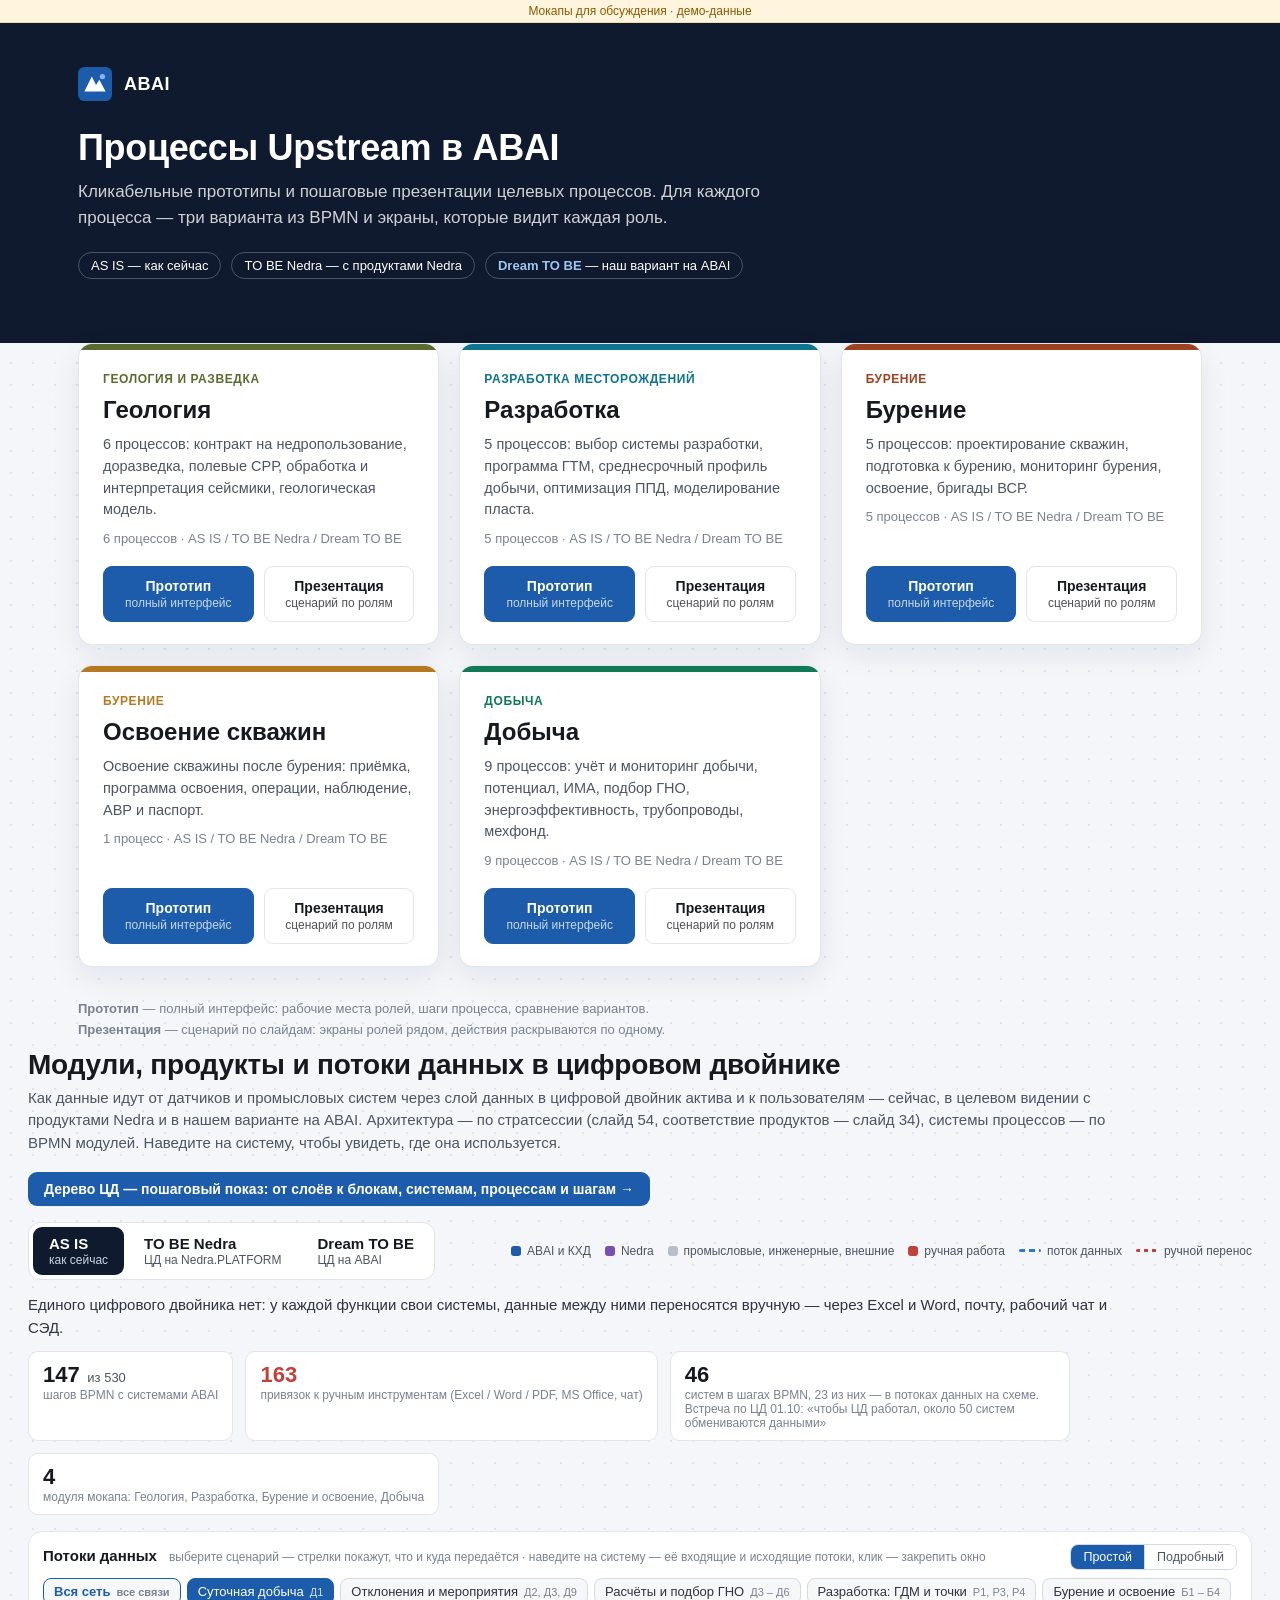
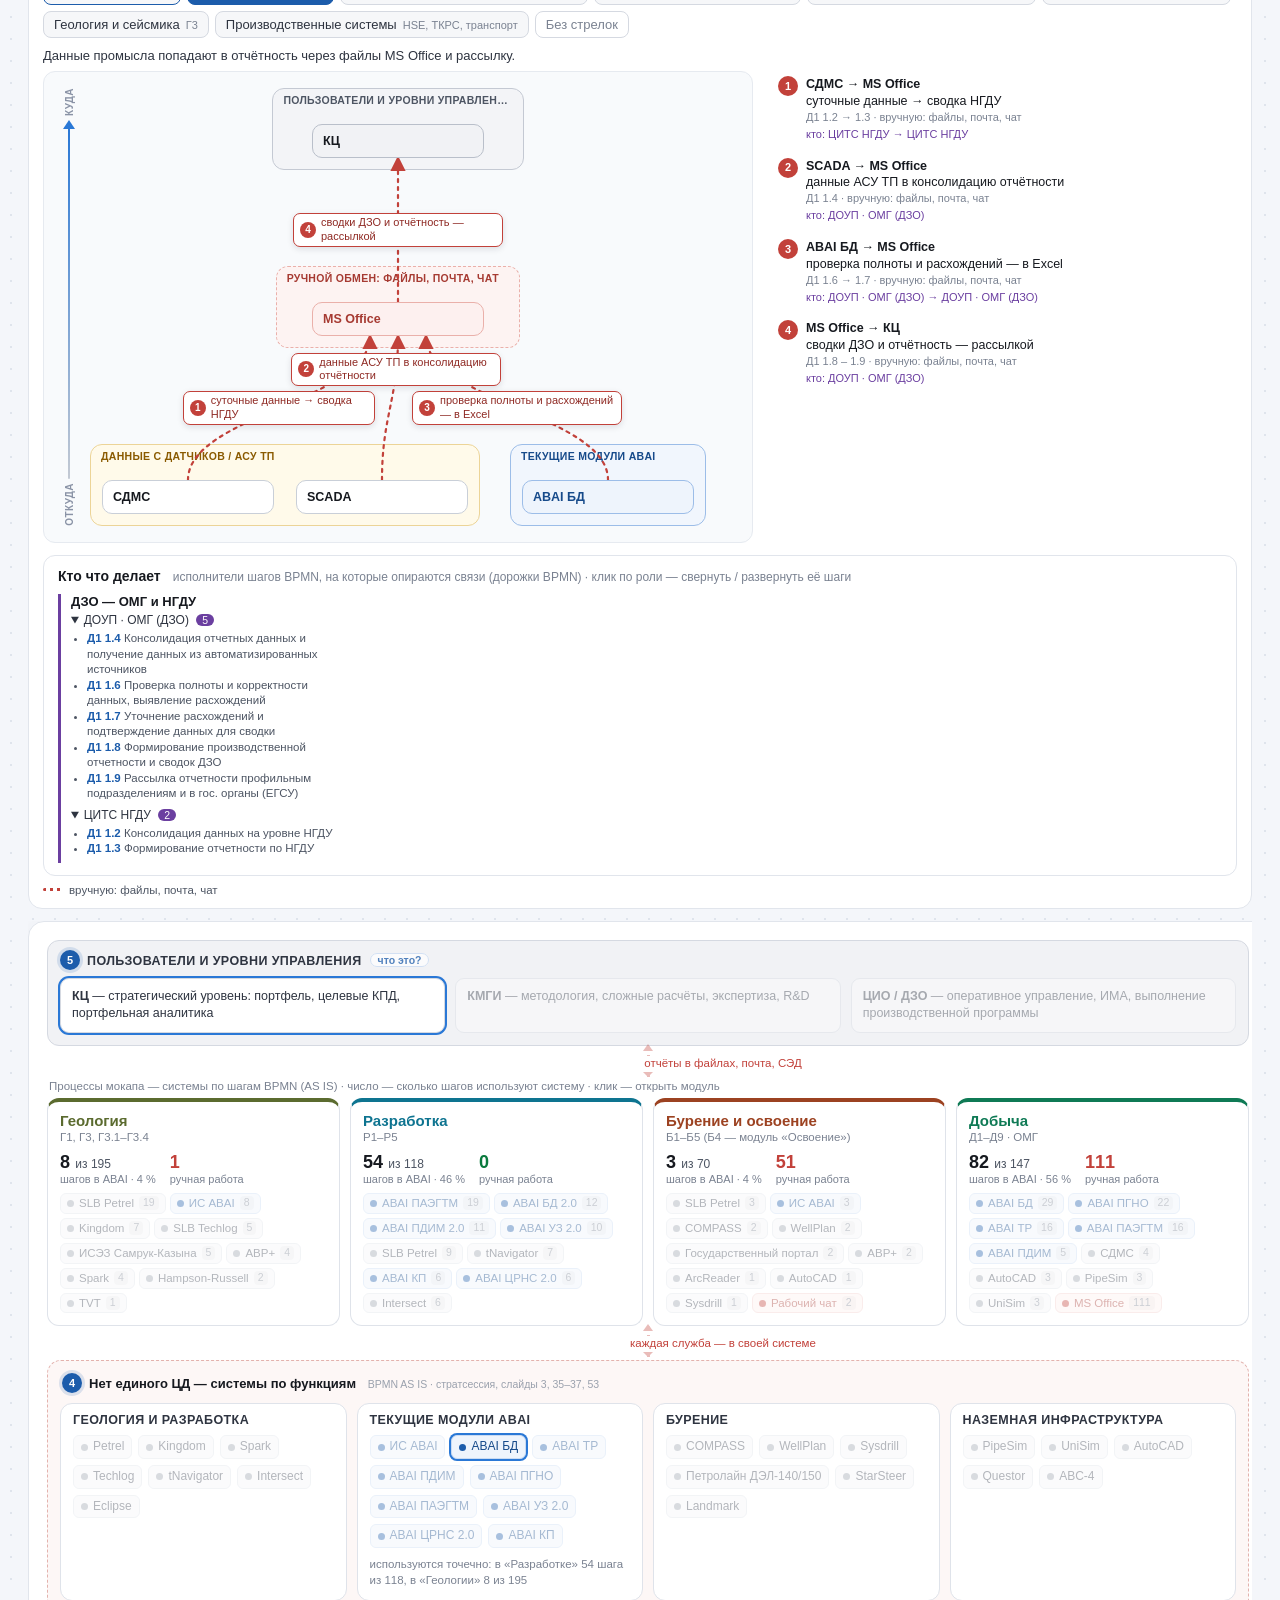
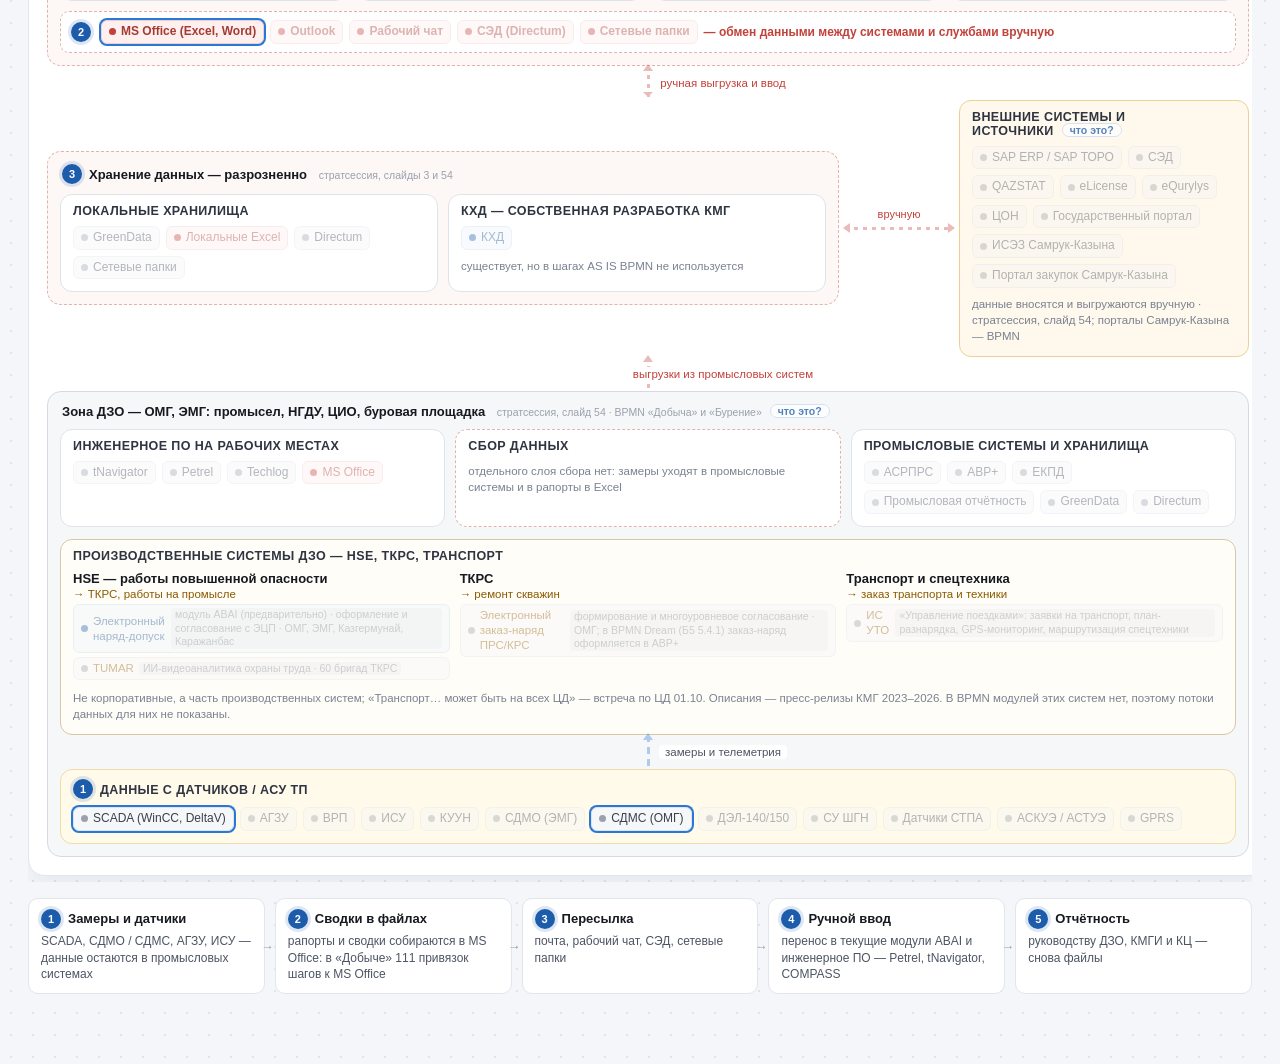
==== commit e35a457d: "Дерево ЦД (tree/): последовательный показ от слоёв к блокам, системам, процессам и шагам — дерево сх" ====
--- a/index.html
+++ b/index.html
@@ -38,8 +38,10 @@
     .arch { max-width: 1560px; margin: 8px auto 70px; padding: 0 28px; }
     .arch h2 { font-size: 28px; margin: 0 0 6px; letter-spacing: -.2px; }
     .arch .sub { color: var(--ink-2); font-size: 15px; margin: 0 0 18px; line-height: 1.5; max-width: 1100px; }
+    .tree-link { display: inline-block; margin: 0 0 16px; padding: 9px 16px; border-radius: 9px; background: var(--brand); color: #fff; font-weight: 600; font-size: 14px; }
+    .tree-link:hover { filter: brightness(1.08); }
   </style>
-  <link rel="stylesheet" href="shared/landscape.css?v=20261006b">
+  <link rel="stylesheet" href="shared/landscape.css?v=20261006e">
 </head>
 <body>
   <div class="mock-banner">Мокапы для обсуждения · демо-данные</div>
@@ -62,13 +64,14 @@
     <h2>Модули, продукты и потоки данных в цифровом двойнике</h2>
     <p class="sub">Как данные идут от датчиков и промысловых систем через слой данных в цифровой двойник актива и к пользователям — сейчас, в целевом видении с продуктами Nedra и в нашем варианте на ABAI.
       Архитектура — по стратсессии (слайд 54, соответствие продуктов — слайд 34), системы процессов — по BPMN модулей. Наведите на систему, чтобы увидеть, где она используется.</p>
+    <a class="tree-link" href="tree/index.html">Дерево ЦД — пошаговый показ: от слоёв к блокам, системам, процессам и шагам →</a>
     <div class="ls" id="landscape"></div>
   </section>
   <script src="shared/modules.js" data-root="./"></script>
-  <script src="shared/landscape-data.js?v=20261006b"></script>
-  <script src="shared/landscape-flows.js?v=20261006b"></script>
-  <script src="shared/landscape-steps.js?v=20261006b"></script>
-  <script src="shared/landscape.js?v=20261006b"></script>
+  <script src="shared/landscape-data.js?v=20261006e"></script>
+  <script src="shared/landscape-flows.js?v=20261006e"></script>
+  <script src="shared/landscape-steps.js?v=20261006e"></script>
+  <script src="shared/landscape.js?v=20261006e"></script>
   <script>
     const plural = (n) => (n % 10 === 1 && n % 100 !== 11 ? 'процесс' : [2, 3, 4].includes(n % 10) && ![12, 13, 14].includes(n % 100) ? 'процесса' : 'процессов');
     document.getElementById('mods').innerHTML = ABAI_MODULES.map((m) => `
--- a/shared/landscape.css
+++ b/shared/landscape.css
@@ -619,3 +619,38 @@
 .ls-ab-t td span { display: block; font-size: 11px; color: #9aa1ad; }
 .ls-ab-t tr.ls-ab-g td { padding-top: 12px; font-size: 11px; font-weight: 700; text-transform: uppercase; letter-spacing: .3px; color: #4d5563; border-bottom: 1px solid #e1e5ec; }
 .ls-ab-t td:first-child { width: 30%; } .ls-ab-t td:nth-child(2) { width: 22%; }
+
+/* Номера этапов на схеме и в плашке под ней */
+.ls-stage { display: inline-grid; place-items: center; width: 20px; height: 20px; border-radius: 50%; background: #1c5cab; color: #fff; font-size: 11px; font-weight: 700; font-style: normal; margin-right: 7px; vertical-align: 1px; box-shadow: 0 0 0 3px rgba(28,92,171,.15); flex: none; text-transform: none; letter-spacing: 0; }
+.ls-manual > .ls-stage { margin-right: 4px; }
+.ls-flow li b { display: flex; align-items: center; }
+/* Заголовки верхнего уровня — клик: что это */
+.ls-hq { cursor: pointer; }
+.ls-hq:hover { color: #1c5cab; }
+.ls-hq-i { font-style: normal; font-size: 10.5px; font-weight: 600; text-transform: none; letter-spacing: 0; color: #1c5cab; border: 1px solid #c9dbf3; background: #fff; border-radius: 9px; padding: 0 7px; margin-left: 8px; vertical-align: 1px; white-space: nowrap; opacity: .75; }
+.ls-hq:hover .ls-hq-i { opacity: 1; border-color: #1c5cab; }
+/* Окно «что это» — на всю ширину, без сайдбара */
+.ls-center.solo { right: 20px; }
+.ls-center.solo .ls-center-h .ls-pop-x { margin-left: 8px; }
+.ls-bk-v { font-size: 12.5px; color: #7a8291; }
+.ls-bk { max-width: 1100px; margin: 0 auto; padding-bottom: 24px; font-size: 13.5px; color: #2e3440; }
+.ls-bk h4 { margin: 18px 0 8px; font-size: 12.5px; text-transform: uppercase; letter-spacing: .4px; color: #4d5563; }
+.ls-bk-src { font-style: normal; font-size: 10.5px; font-weight: 600; color: #7a4fb5; background: #f3effa; border-radius: 6px; padding: 0 6px; margin-left: 6px; text-transform: none; letter-spacing: 0; white-space: nowrap; }
+.ls-bk-n { font-style: normal; font-size: 11px; background: #eef1f5; color: #4d5563; border-radius: 9px; padding: 0 7px; margin-left: 3px; }
+.ls-bk-l { margin: 0; padding-left: 18px; line-height: 1.5; }
+.ls-bk-l li { margin: 3px 0; }
+.ls-bk-cy { list-style: none; margin: 0; padding: 0; display: grid; grid-template-columns: repeat(6, 1fr); gap: 8px; counter-reset: c; }
+.ls-bk-cy li { counter-increment: c; background: #f6f8fb; border: 1px solid #e1e5ec; border-radius: 10px; padding: 8px 10px; position: relative; }
+.ls-bk-cy li::before { content: "0" counter(c); display: block; font-size: 11px; font-weight: 700; color: #1c5cab; }
+.ls-bk-cy li:not(:last-child)::after { content: "→"; position: absolute; right: -8px; top: 50%; transform: translateY(-50%); color: #9aa1ad; font-weight: 700; }
+.ls-bk-cy b { display: block; font-size: 13px; }
+.ls-bk-cy span { font-size: 11.5px; color: #4d5563; line-height: 1.35; }
+.ls-bk-r { display: grid; grid-template-columns: repeat(3, 1fr); gap: 8px; }
+.ls-bk-r > div { border-left: 3px solid #6b3fa0; padding: 2px 10px; }
+.ls-bk-r b { display: block; } .ls-bk-r span { font-size: 12.5px; color: #4d5563; }
+.ls-bk-t { display: grid; grid-template-columns: repeat(auto-fill, minmax(260px, 1fr)); gap: 4px 18px; margin: 0; }
+.ls-bk-t > div { display: flex; gap: 8px; font-size: 12.5px; }
+.ls-bk-t dt { font-weight: 700; min-width: 74px; color: #164a8a; } .ls-bk-t dd { margin: 0; color: #2e3440; }
+.ls-bk-e li { font-size: 12.5px; }
+.ls-bk-f { margin-top: 18px; font-size: 11.5px; color: #9aa1ad; }
+.ls-bk .ls-ab-t td:nth-child(2) { width: auto; color: #4d5563; } .ls-bk .ls-ab-t td:first-child { width: 26%; } .ls-bk .ls-ab-t td:nth-child(3), .ls-bk .ls-ab-t td:nth-child(4) { width: 110px; }
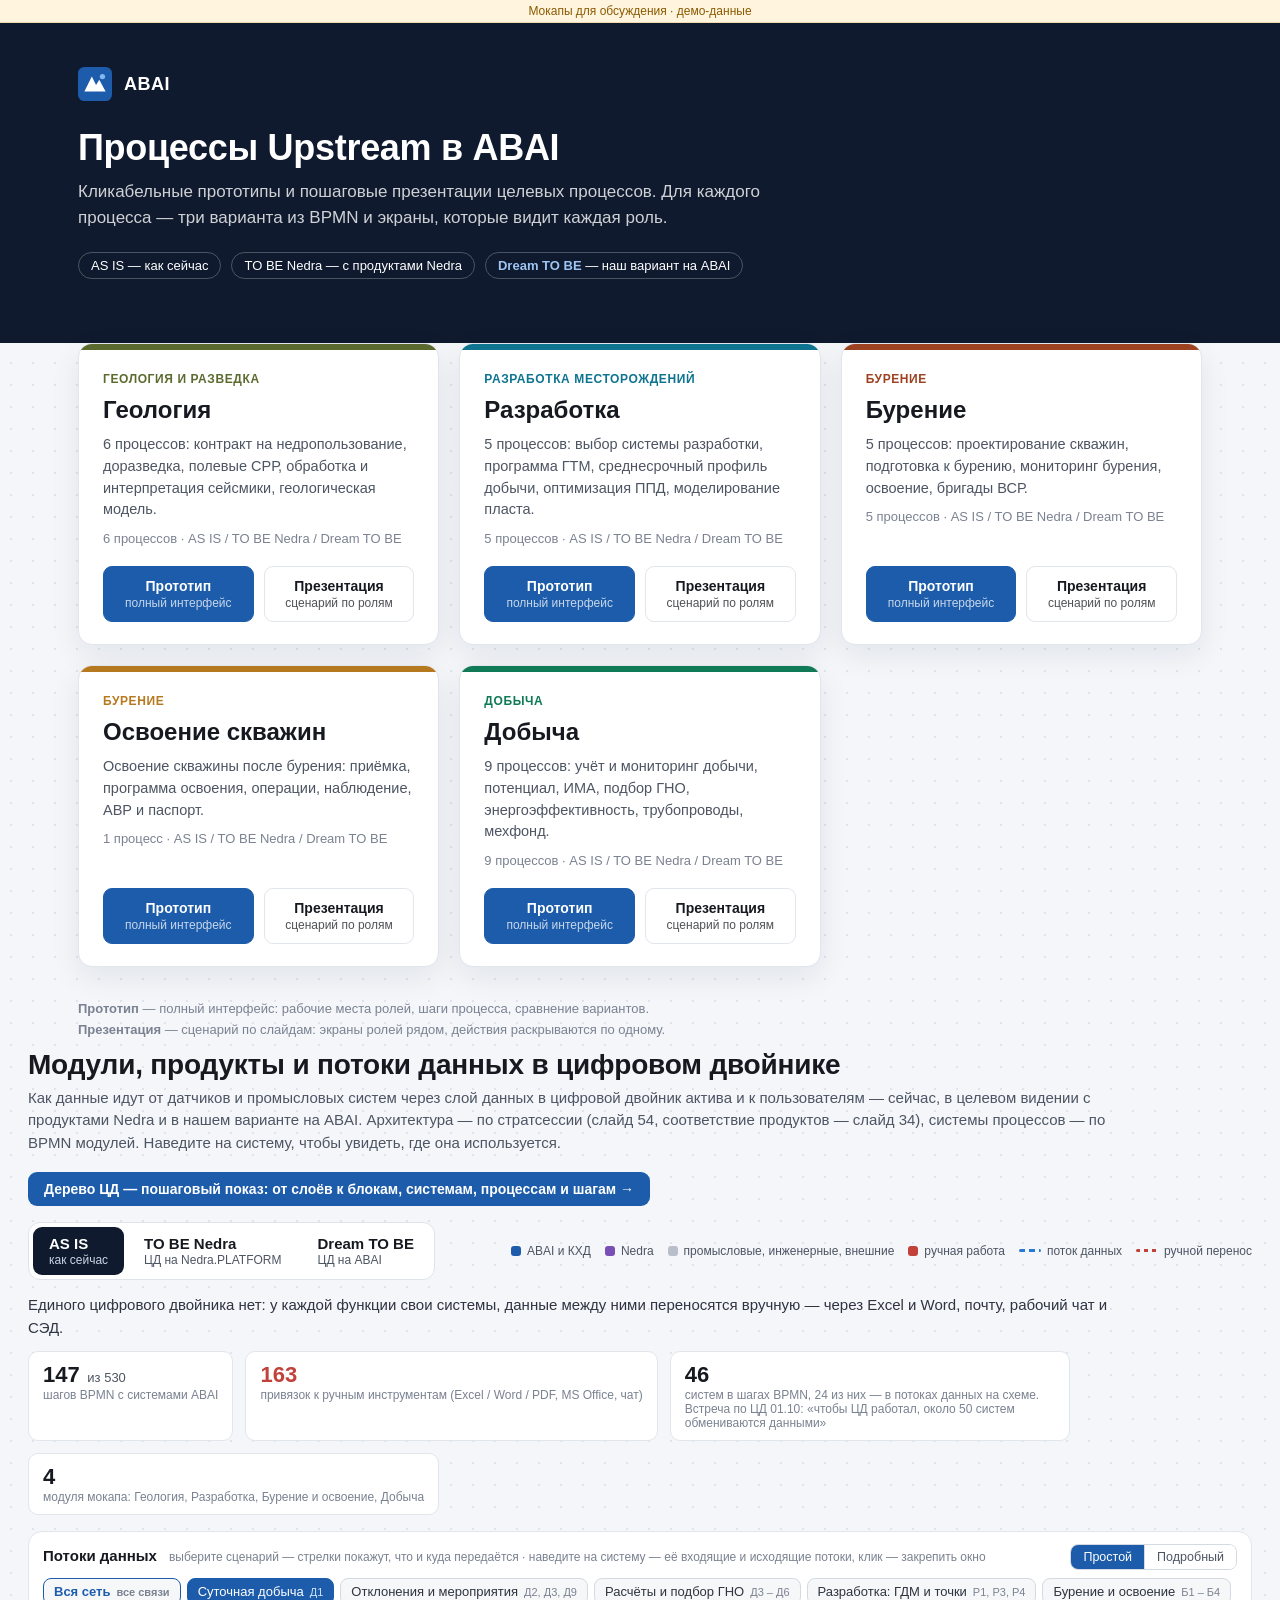
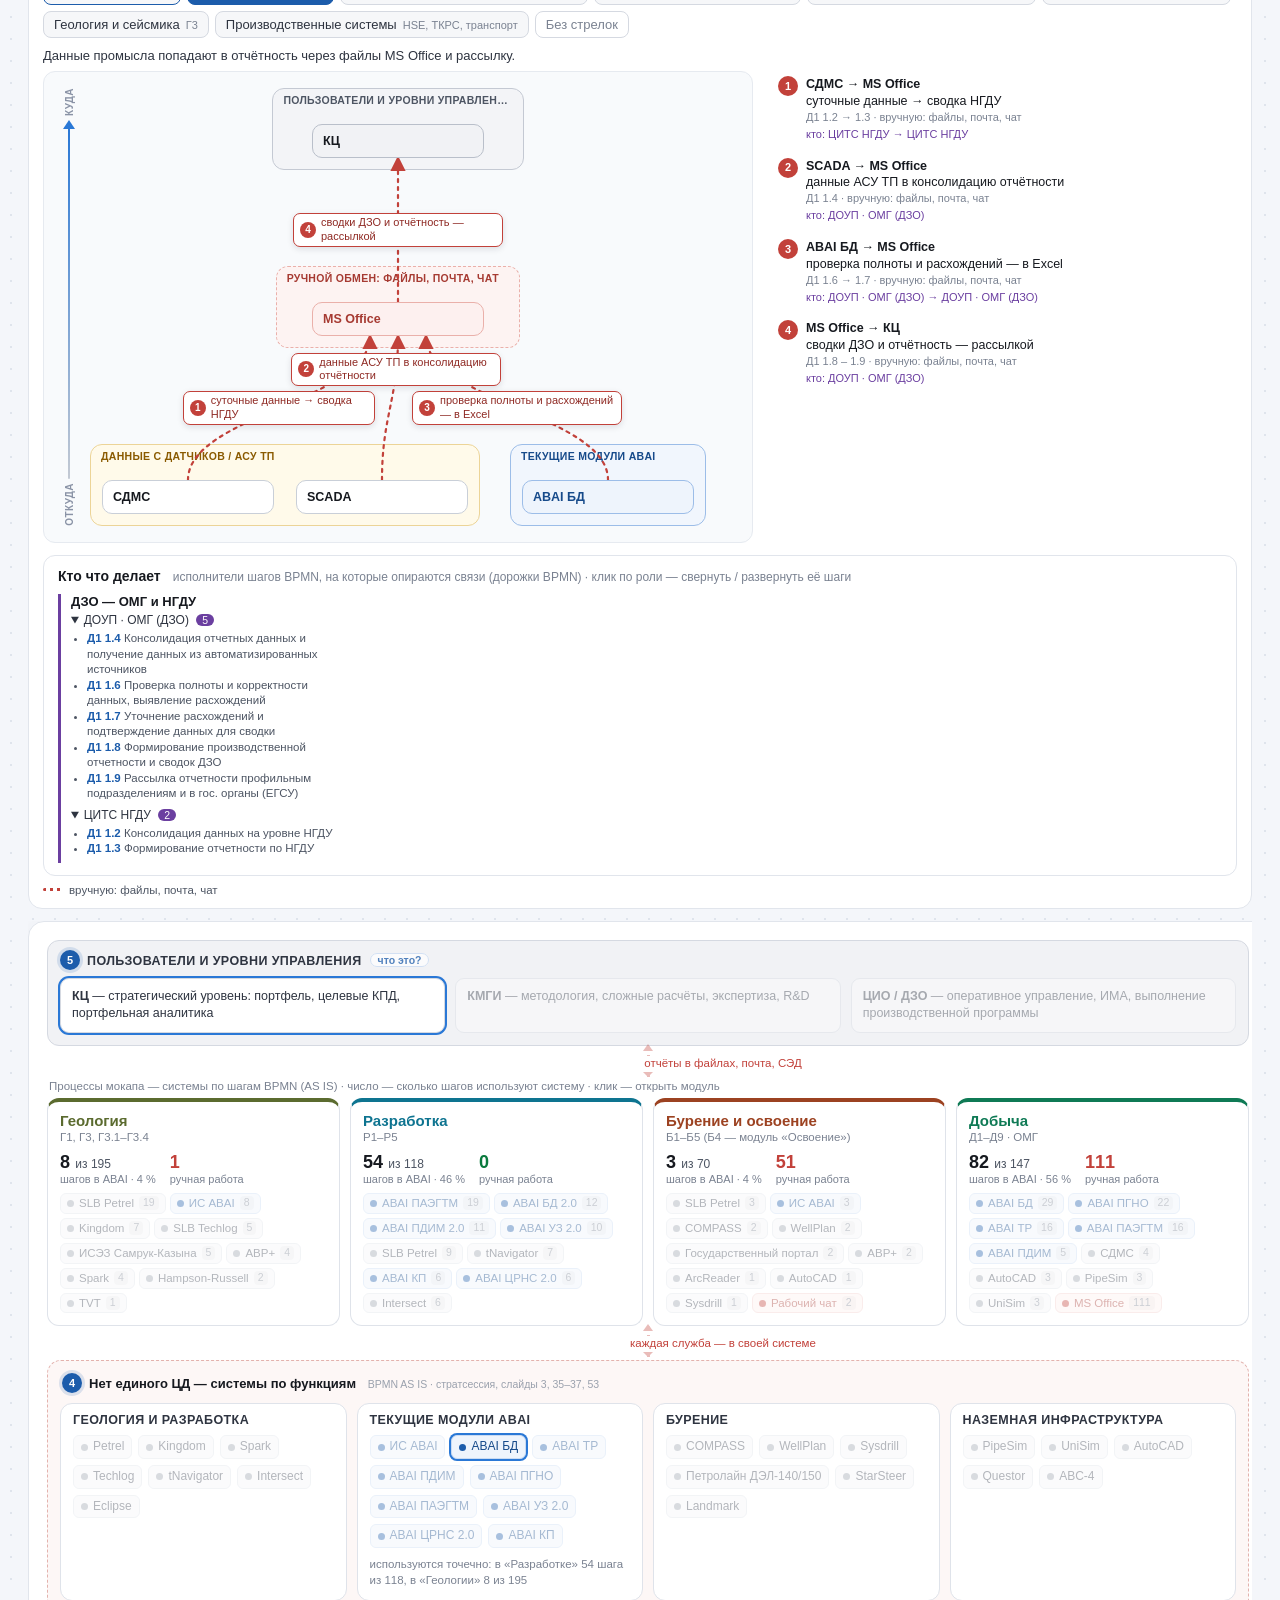
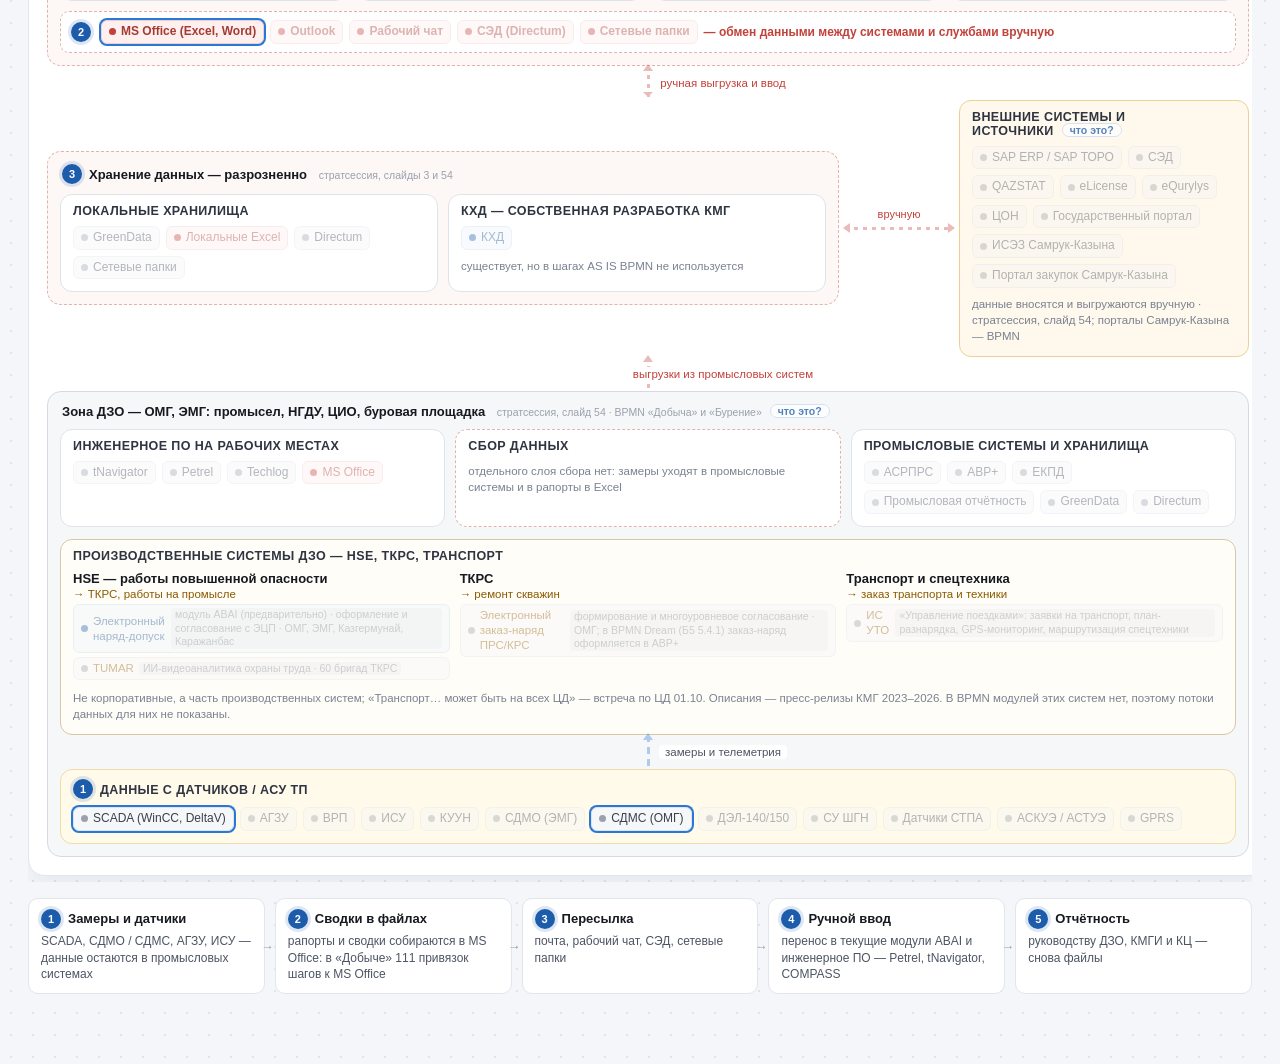
==== commit 0289c8fe: "Связи tNavigator во всех видах: исходные данные из БД, геомодель из Petrel (Р5), карты изобар и эффе" ====
--- a/index.html
+++ b/index.html
@@ -41,7 +41,7 @@
     .tree-link { display: inline-block; margin: 0 0 16px; padding: 9px 16px; border-radius: 9px; background: var(--brand); color: #fff; font-weight: 600; font-size: 14px; }
     .tree-link:hover { filter: brightness(1.08); }
   </style>
-  <link rel="stylesheet" href="shared/landscape.css?v=20261006e">
+  <link rel="stylesheet" href="shared/landscape.css?v=20261006f">
 </head>
 <body>
   <div class="mock-banner">Мокапы для обсуждения · демо-данные</div>
@@ -68,10 +68,10 @@
     <div class="ls" id="landscape"></div>
   </section>
   <script src="shared/modules.js" data-root="./"></script>
-  <script src="shared/landscape-data.js?v=20261006e"></script>
-  <script src="shared/landscape-flows.js?v=20261006e"></script>
-  <script src="shared/landscape-steps.js?v=20261006e"></script>
-  <script src="shared/landscape.js?v=20261006e"></script>
+  <script src="shared/landscape-data.js?v=20261006f"></script>
+  <script src="shared/landscape-flows.js?v=20261006f"></script>
+  <script src="shared/landscape-steps.js?v=20261006f"></script>
+  <script src="shared/landscape.js?v=20261006f"></script>
   <script>
     const plural = (n) => (n % 10 === 1 && n % 100 !== 11 ? 'процесс' : [2, 3, 4].includes(n % 10) && ![12, 13, 14].includes(n % 100) ? 'процесса' : 'процессов');
     document.getElementById('mods').innerHTML = ABAI_MODULES.map((m) => `
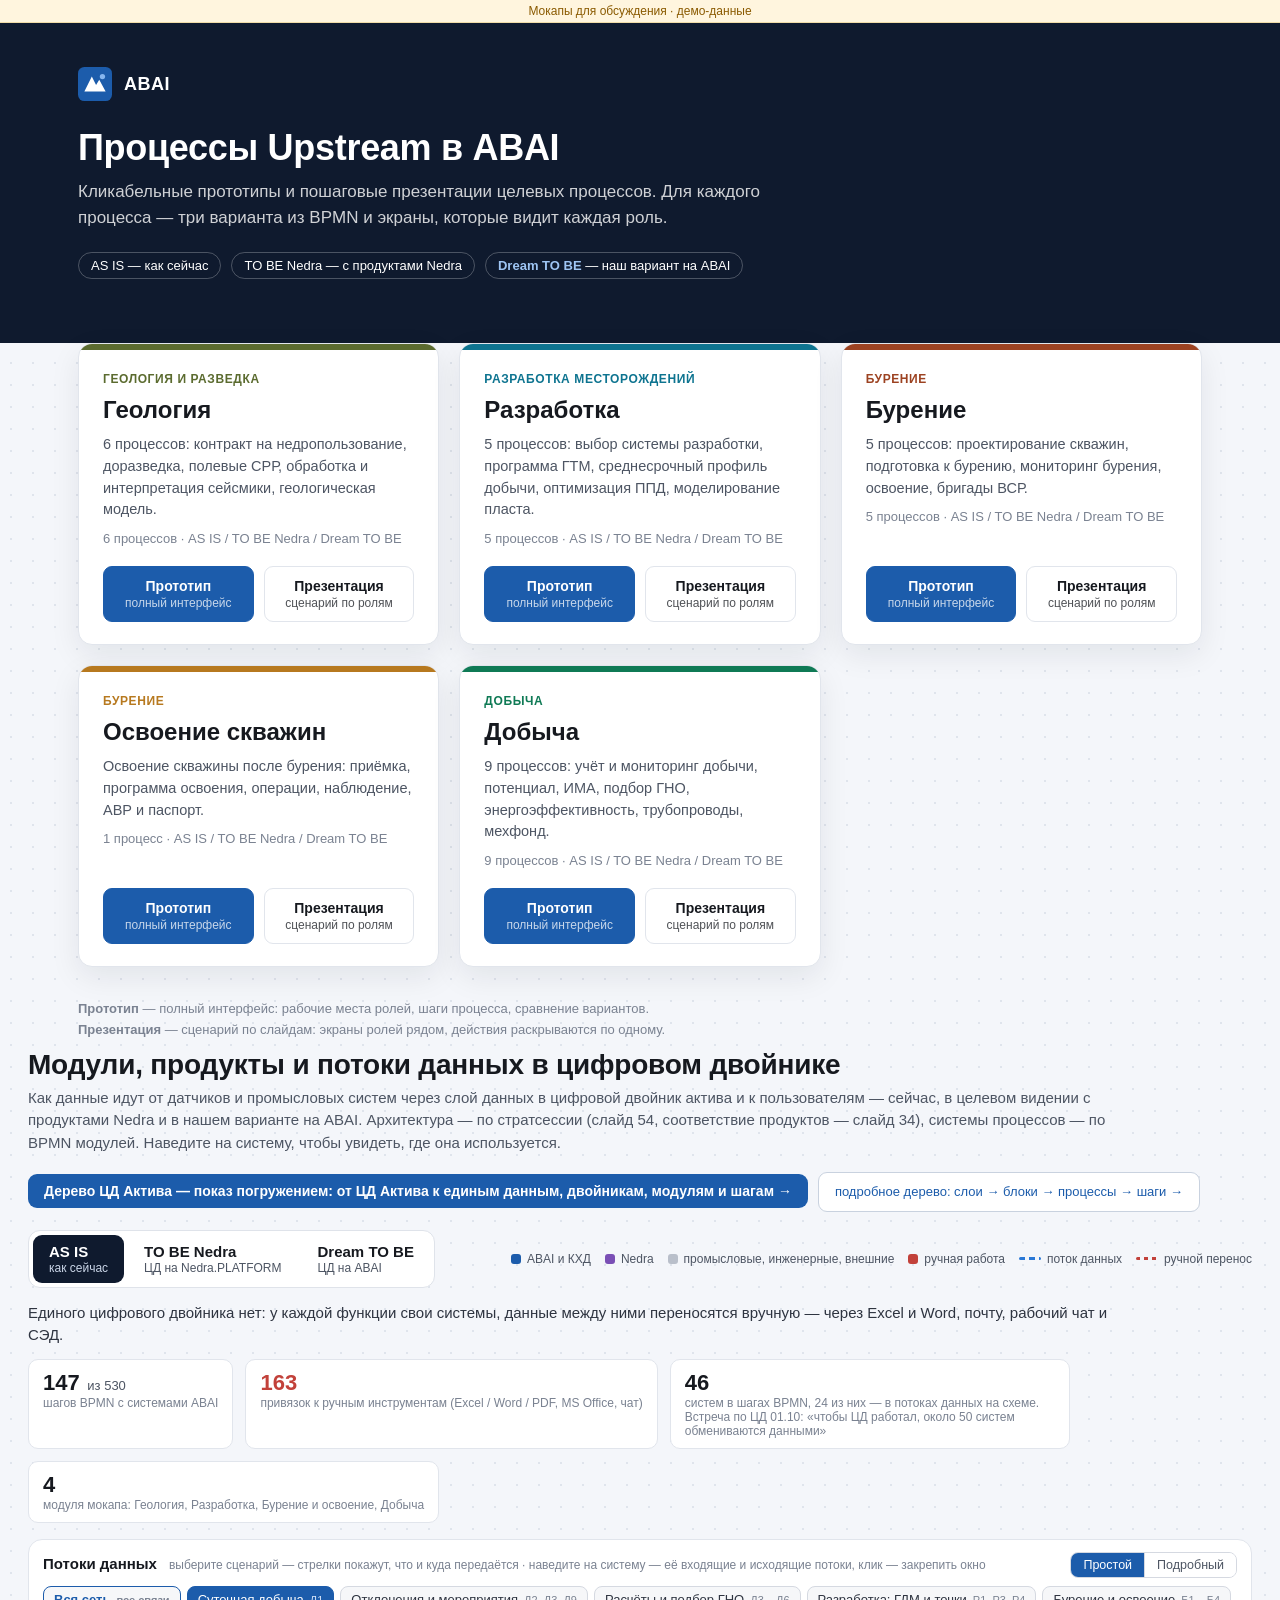
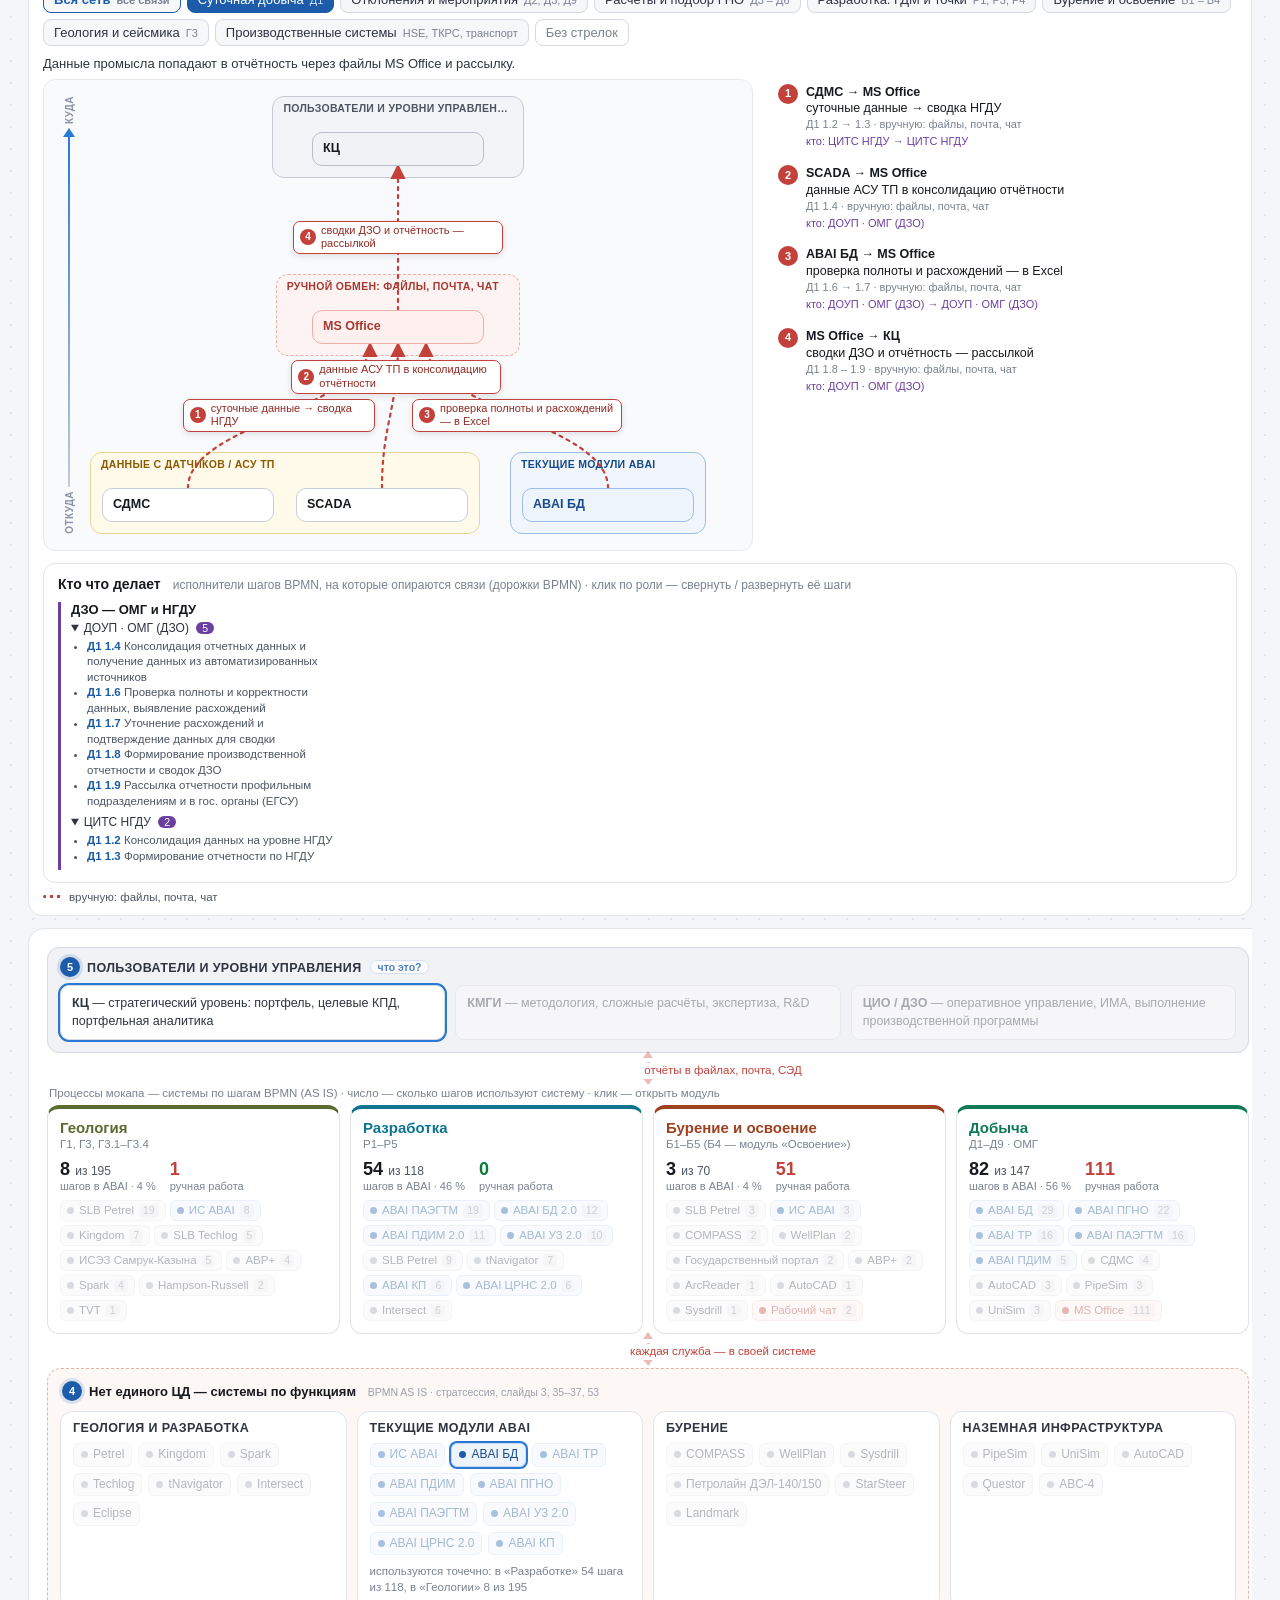
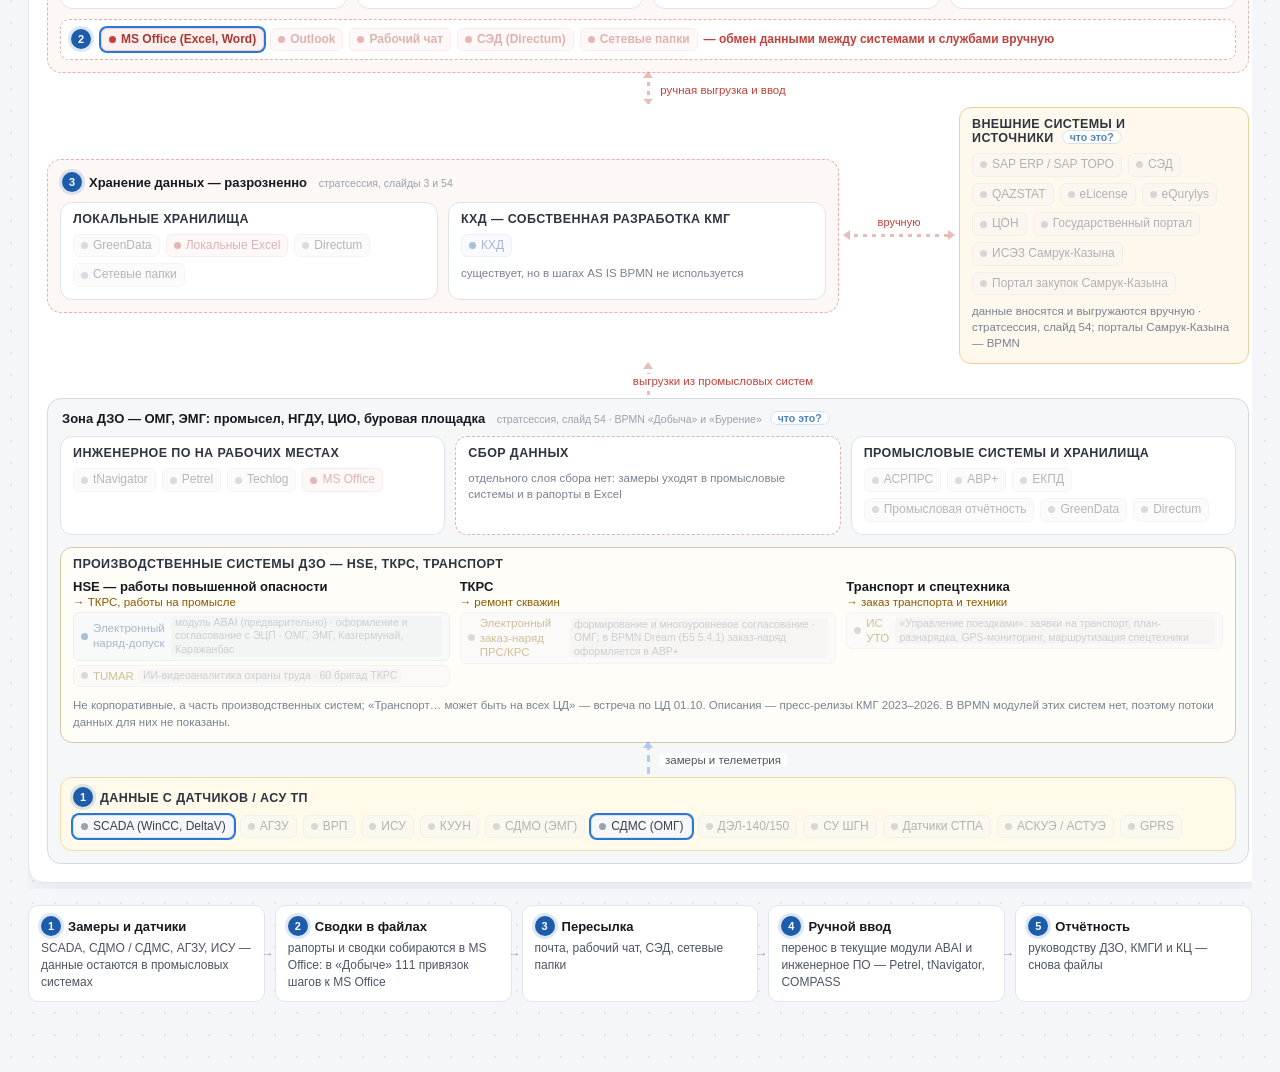
==== commit e489ebbd: "Дерево ЦД Актива (tree/): показ погружением — ЦД Актива → единые данные (КХД → ABAI БД 2.0) и двойни" ====
--- a/index.html
+++ b/index.html
@@ -40,8 +40,9 @@
     .arch .sub { color: var(--ink-2); font-size: 15px; margin: 0 0 18px; line-height: 1.5; max-width: 1100px; }
     .tree-link { display: inline-block; margin: 0 0 16px; padding: 9px 16px; border-radius: 9px; background: var(--brand); color: #fff; font-weight: 600; font-size: 14px; }
     .tree-link:hover { filter: brightness(1.08); }
+    .tree-link.sub { margin-left: 10px; background: #fff; color: var(--brand); border: 1px solid #c9d2df; font-weight: 500; font-size: 13px; }
   </style>
-  <link rel="stylesheet" href="shared/landscape.css?v=20261006f">
+  <link rel="stylesheet" href="shared/landscape.css?v=20261006g">
 </head>
 <body>
   <div class="mock-banner">Мокапы для обсуждения · демо-данные</div>
@@ -64,14 +65,14 @@
     <h2>Модули, продукты и потоки данных в цифровом двойнике</h2>
     <p class="sub">Как данные идут от датчиков и промысловых систем через слой данных в цифровой двойник актива и к пользователям — сейчас, в целевом видении с продуктами Nedra и в нашем варианте на ABAI.
       Архитектура — по стратсессии (слайд 54, соответствие продуктов — слайд 34), системы процессов — по BPMN модулей. Наведите на систему, чтобы увидеть, где она используется.</p>
-    <a class="tree-link" href="tree/index.html">Дерево ЦД — пошаговый показ: от слоёв к блокам, системам, процессам и шагам →</a>
+    <a class="tree-link" href="tree/index.html">Дерево ЦД Актива — показ погружением: от ЦД Актива к единым данным, двойникам, модулям и шагам →</a><a class="tree-link sub" href="tree/full.html">подробное дерево: слои → блоки → процессы → шаги →</a>
     <div class="ls" id="landscape"></div>
   </section>
   <script src="shared/modules.js" data-root="./"></script>
-  <script src="shared/landscape-data.js?v=20261006f"></script>
-  <script src="shared/landscape-flows.js?v=20261006f"></script>
-  <script src="shared/landscape-steps.js?v=20261006f"></script>
-  <script src="shared/landscape.js?v=20261006f"></script>
+  <script src="shared/landscape-data.js?v=20261006g"></script>
+  <script src="shared/landscape-flows.js?v=20261006g"></script>
+  <script src="shared/landscape-steps.js?v=20261006g"></script>
+  <script src="shared/landscape.js?v=20261006g"></script>
   <script>
     const plural = (n) => (n % 10 === 1 && n % 100 !== 11 ? 'процесс' : [2, 3, 4].includes(n % 10) && ![12, 13, 14].includes(n % 100) ? 'процесса' : 'процессов');
     document.getElementById('mods').innerHTML = ABAI_MODULES.map((m) => `
--- a/shared/landscape.css
+++ b/shared/landscape.css
@@ -654,3 +654,7 @@
 .ls-bk-e li { font-size: 12.5px; }
 .ls-bk-f { margin-top: 18px; font-size: 11.5px; color: #9aa1ad; }
 .ls-bk .ls-ab-t td:nth-child(2) { width: auto; color: #4d5563; } .ls-bk .ls-ab-t td:first-child { width: 26%; } .ls-bk .ls-ab-t td:nth-child(3), .ls-bk .ls-ab-t td:nth-child(4) { width: 110px; }
+
+/* Синхронизация моделей ИМА (дерево ЦД Актива, стратсессия сл. 14) — серым: способ передачи не описан */
+.ls-fcanvas svg path.k-ima { stroke: #8a93a6; stroke-dasharray: 3 4; animation-duration: 2.2s; }
+.ls-nb.k-ima { background: #8a93a6; }
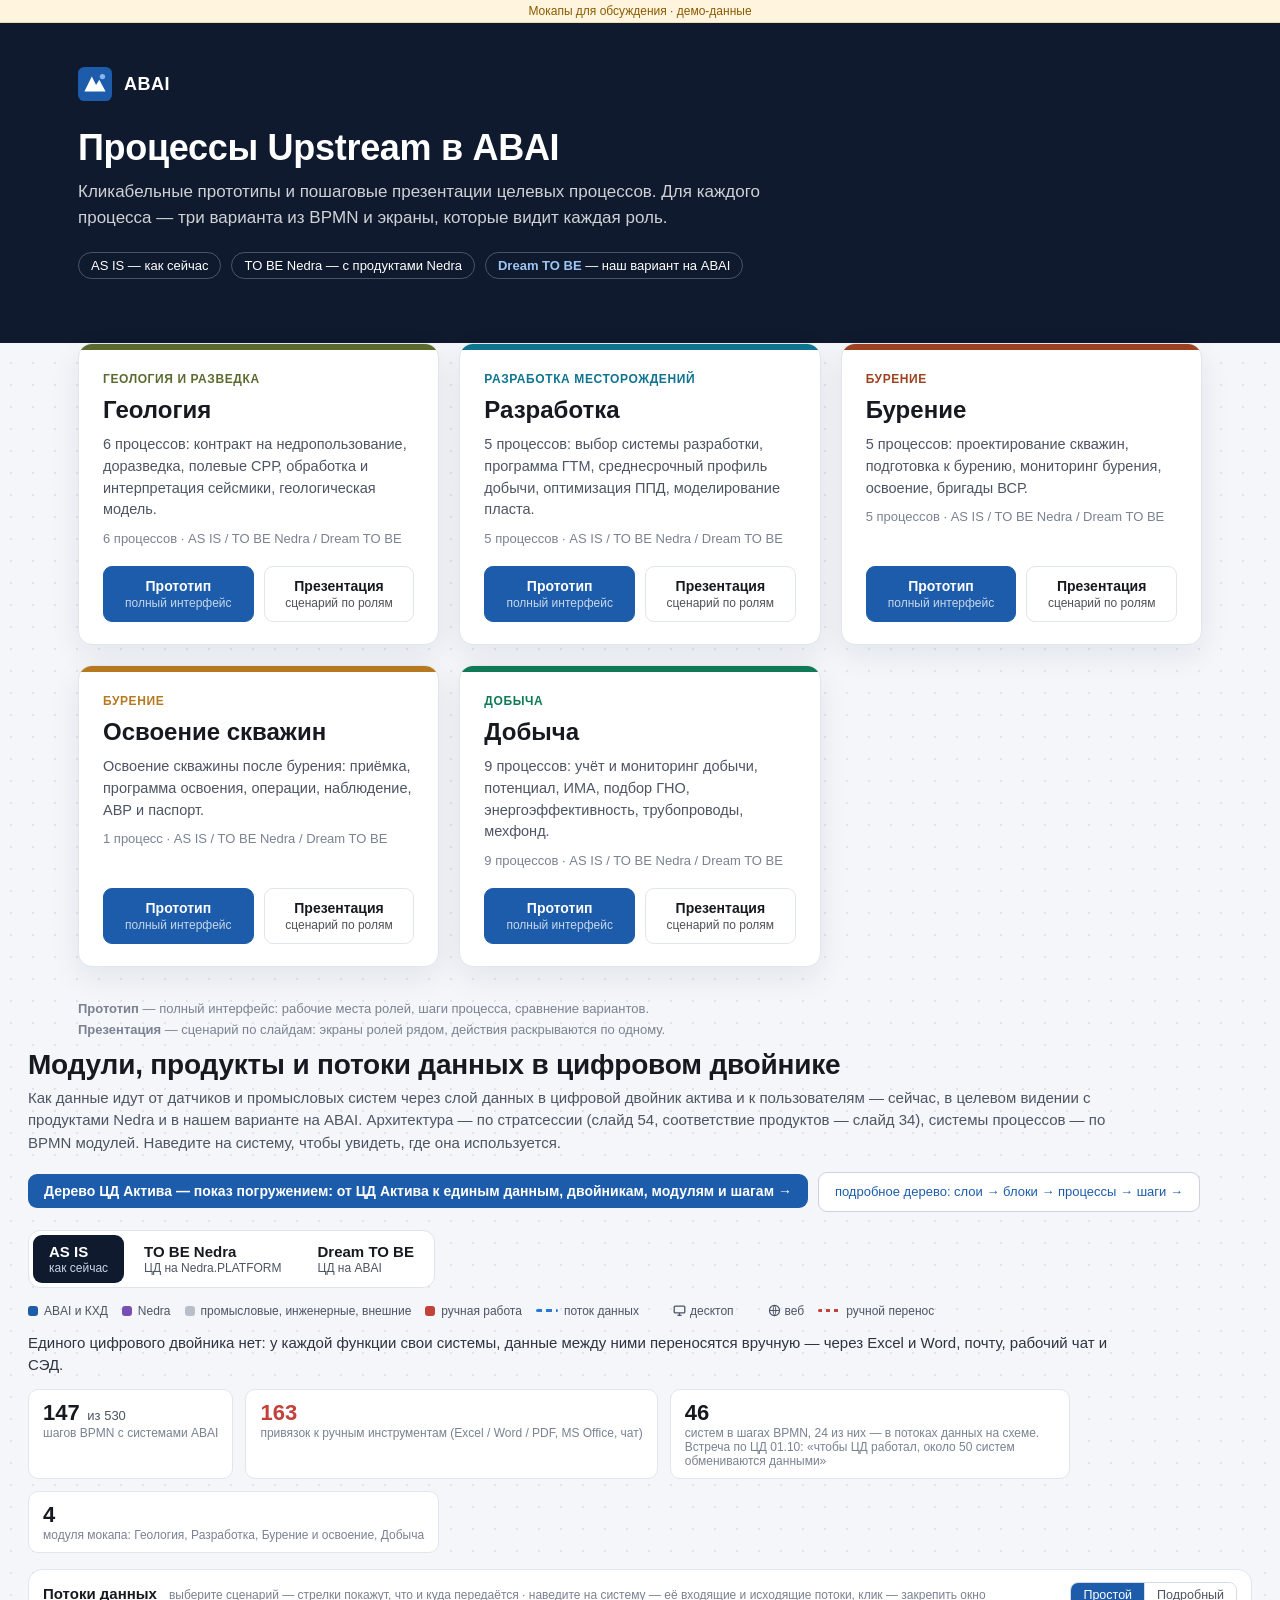
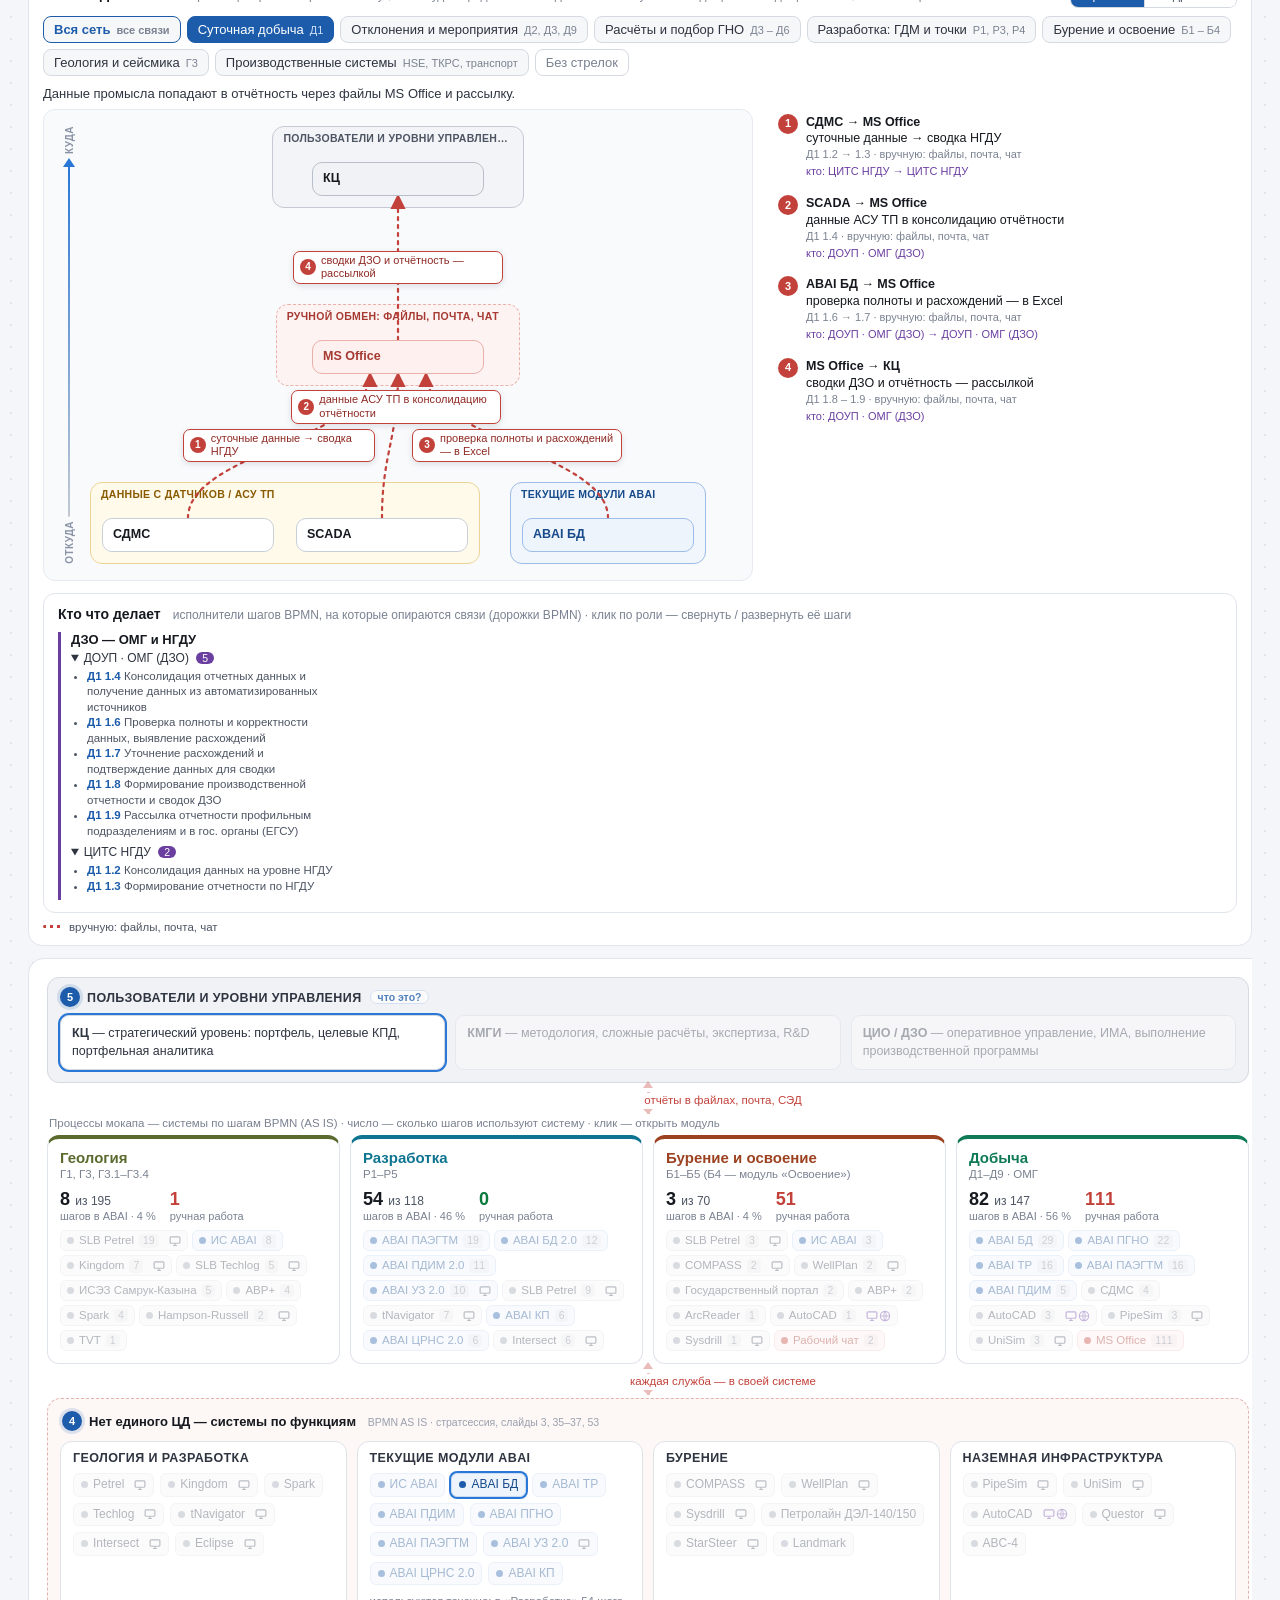
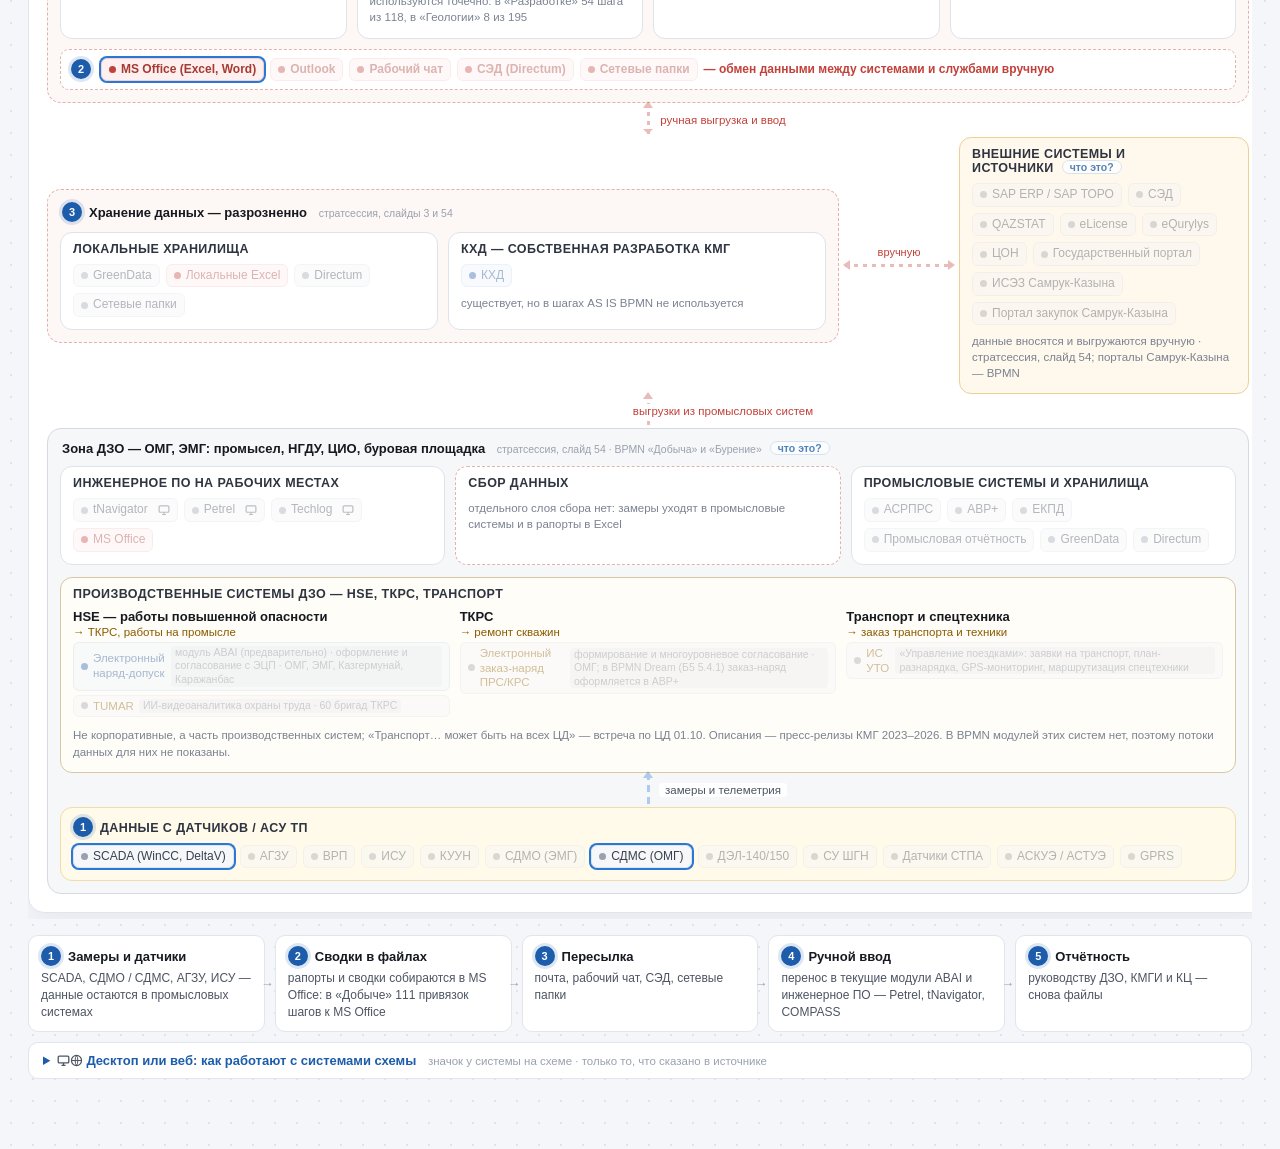
==== commit 79cded00: "Десктоп или веб: значок у систем на схеме портала и в дереве ЦД Актива, таблица с источниками (страт" ====
--- a/index.html
+++ b/index.html
@@ -42,7 +42,7 @@
     .tree-link:hover { filter: brightness(1.08); }
     .tree-link.sub { margin-left: 10px; background: #fff; color: var(--brand); border: 1px solid #c9d2df; font-weight: 500; font-size: 13px; }
   </style>
-  <link rel="stylesheet" href="shared/landscape.css?v=20261006g">
+  <link rel="stylesheet" href="shared/landscape.css?v=20261007a">
 </head>
 <body>
   <div class="mock-banner">Мокапы для обсуждения · демо-данные</div>
@@ -69,10 +69,10 @@
     <div class="ls" id="landscape"></div>
   </section>
   <script src="shared/modules.js" data-root="./"></script>
-  <script src="shared/landscape-data.js?v=20261006g"></script>
-  <script src="shared/landscape-flows.js?v=20261006g"></script>
-  <script src="shared/landscape-steps.js?v=20261006g"></script>
-  <script src="shared/landscape.js?v=20261006g"></script>
+  <script src="shared/landscape-data.js?v=20261007a"></script>
+  <script src="shared/landscape-flows.js?v=20261007a"></script>
+  <script src="shared/landscape-steps.js?v=20261007a"></script>
+  <script src="shared/landscape.js?v=20261007a"></script>
   <script>
     const plural = (n) => (n % 10 === 1 && n % 100 !== 11 ? 'процесс' : [2, 3, 4].includes(n % 10) && ![12, 13, 14].includes(n % 100) ? 'процесса' : 'процессов');
     document.getElementById('mods').innerHTML = ABAI_MODULES.map((m) => `
--- a/shared/landscape.css
+++ b/shared/landscape.css
@@ -658,3 +658,23 @@
 /* Синхронизация моделей ИМА (дерево ЦД Актива, стратсессия сл. 14) — серым: способ передачи не описан */
 .ls-fcanvas svg path.k-ima { stroke: #8a93a6; stroke-dasharray: 3 4; animation-duration: 2.2s; }
 .ls-nb.k-ima { background: #8a93a6; }
+
+/* Десктоп или веб: значок у системы, легенда, таблица */
+.ls-pf { display: inline-flex; gap: 1px; vertical-align: -2px; margin-left: 5px; font-style: normal; color: #4d5563; }
+.ls-pf svg { width: 12px; height: 12px; }
+.ls-pf.pf-web { color: #0e7490; } .ls-pf.pf-both { color: #6b3fa0; } .ls-pf.pf-desk { color: #4d5563; }
+.ls-legend .lg-pf { display: inline-flex; align-items: center; gap: 4px; }
+.ls-legend .lg-pf svg, .ls-pf-d summary svg { width: 13px; height: 13px; color: #4d5563; vertical-align: -2px; }
+.ls-pf-d { margin: 10px 0 0; border: 1px solid #e1e5ec; border-radius: 10px; background: #fff; padding: 0 14px; }
+.ls-pf-d summary { cursor: pointer; padding: 10px 0; font-size: 13px; font-weight: 600; color: #1c5cab; }
+.ls-pf-d summary span { margin-left: 8px; font-weight: 400; font-size: 11.5px; color: #9aa1ad; }
+.ls-pf-d[open] { padding-bottom: 12px; }
+.ls-pf-l { display: inline-flex; align-items: center; gap: 4px; white-space: nowrap; font-weight: 600; font-size: 12px; border-radius: 10px; padding: 1px 8px 1px 4px; background: #f1f3f7; color: #4d5563; }
+.ls-pf-l .ls-pf { margin-left: 0; }
+.ls-pf-l.pf-web { background: #e8f6f9; color: #0b5d72; } .ls-pf-l.pf-both { background: #f3effa; color: #4b2f78; } .ls-pf-l.pf-no { background: none; color: #9aa1ad; font-weight: 400; padding-left: 0; }
+.ls-pf-t td { vertical-align: top; }
+.ls-pf-line { margin-top: 6px; font-size: 13px; line-height: 1.5; }
+.ls-pf-t td:nth-child(2) { width: 1%; white-space: nowrap; }
+.ls-pf-t .ls-pf-l, .ls-pf-line .ls-pf-l { display: inline-flex; width: auto; }
+.ls-ab-t td span.ls-pf-l { display: inline-flex; font-size: 12px; color: #4d5563; }
+.ls-ab-t td span.ls-pf-l.pf-web { color: #0b5d72; } .ls-ab-t td span.ls-pf-l.pf-both { color: #4b2f78; } .ls-ab-t td span.ls-pf-l.pf-no { color: #9aa1ad; }
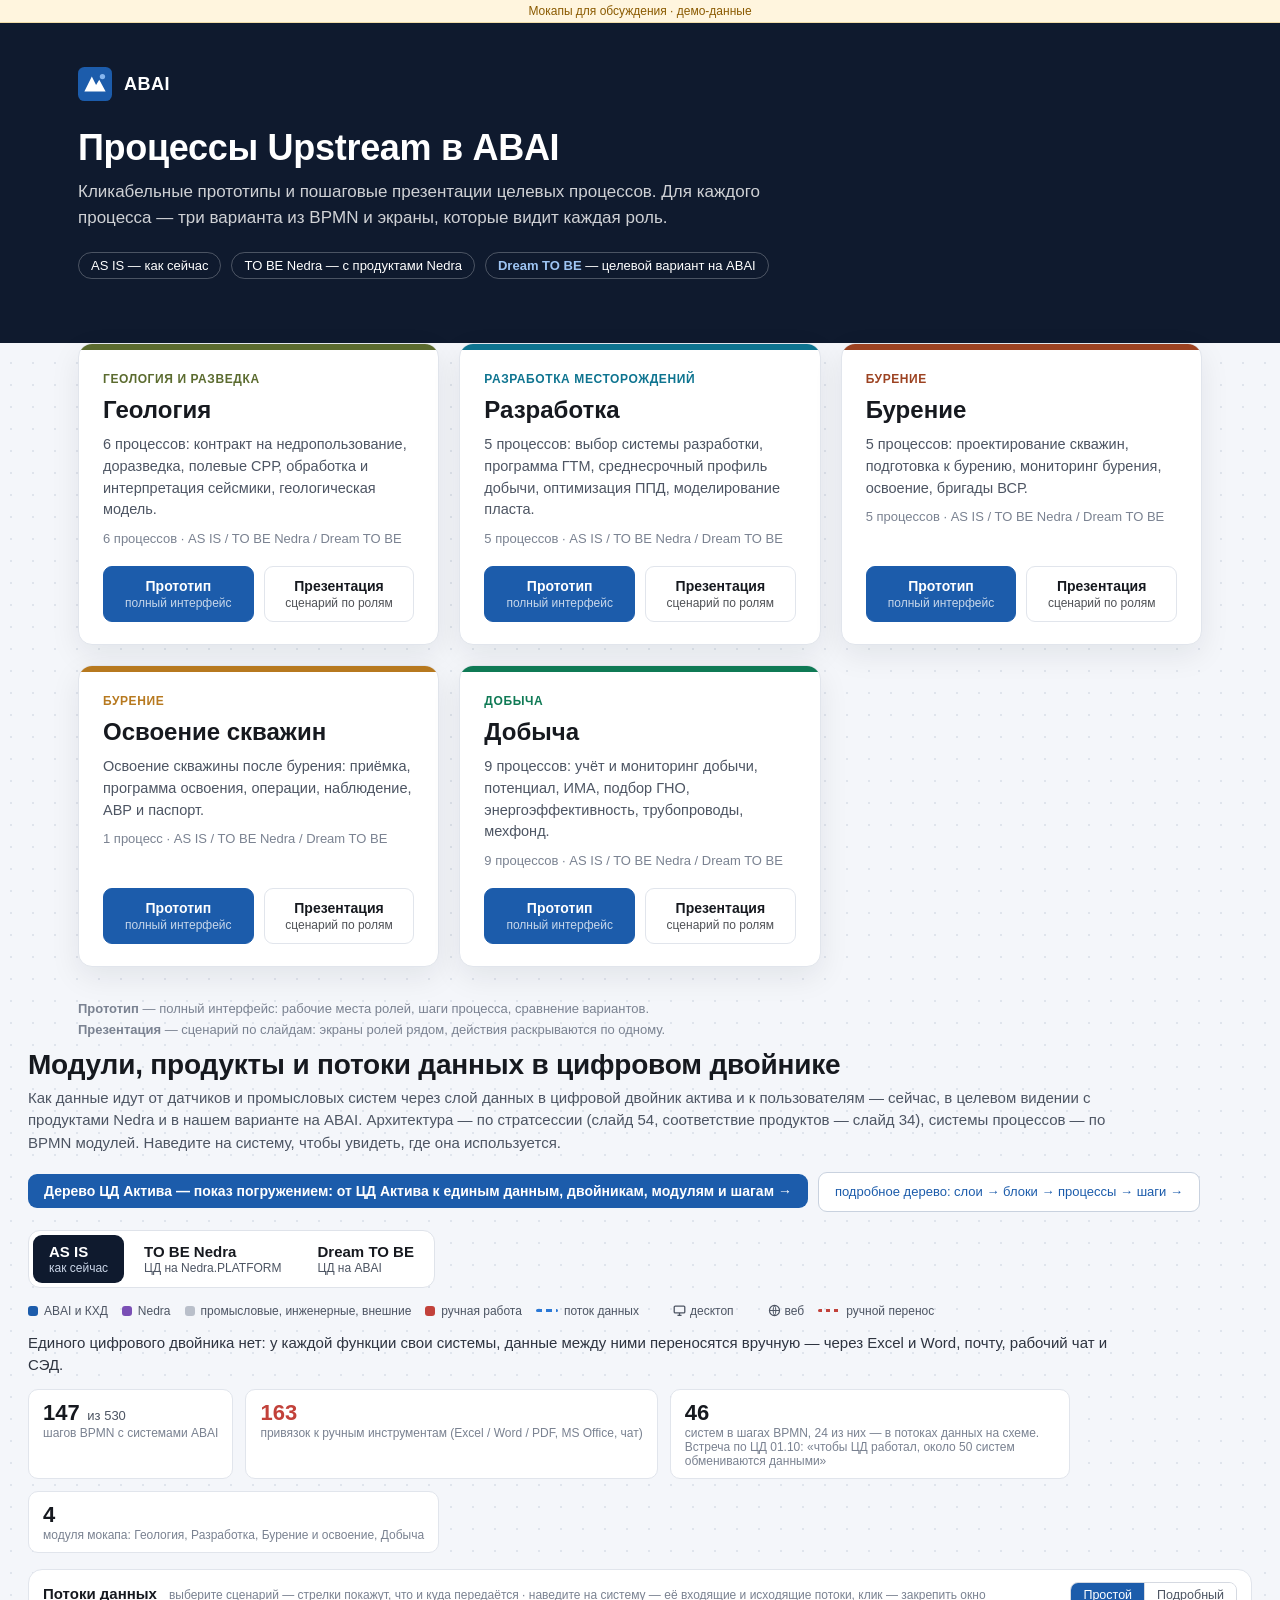
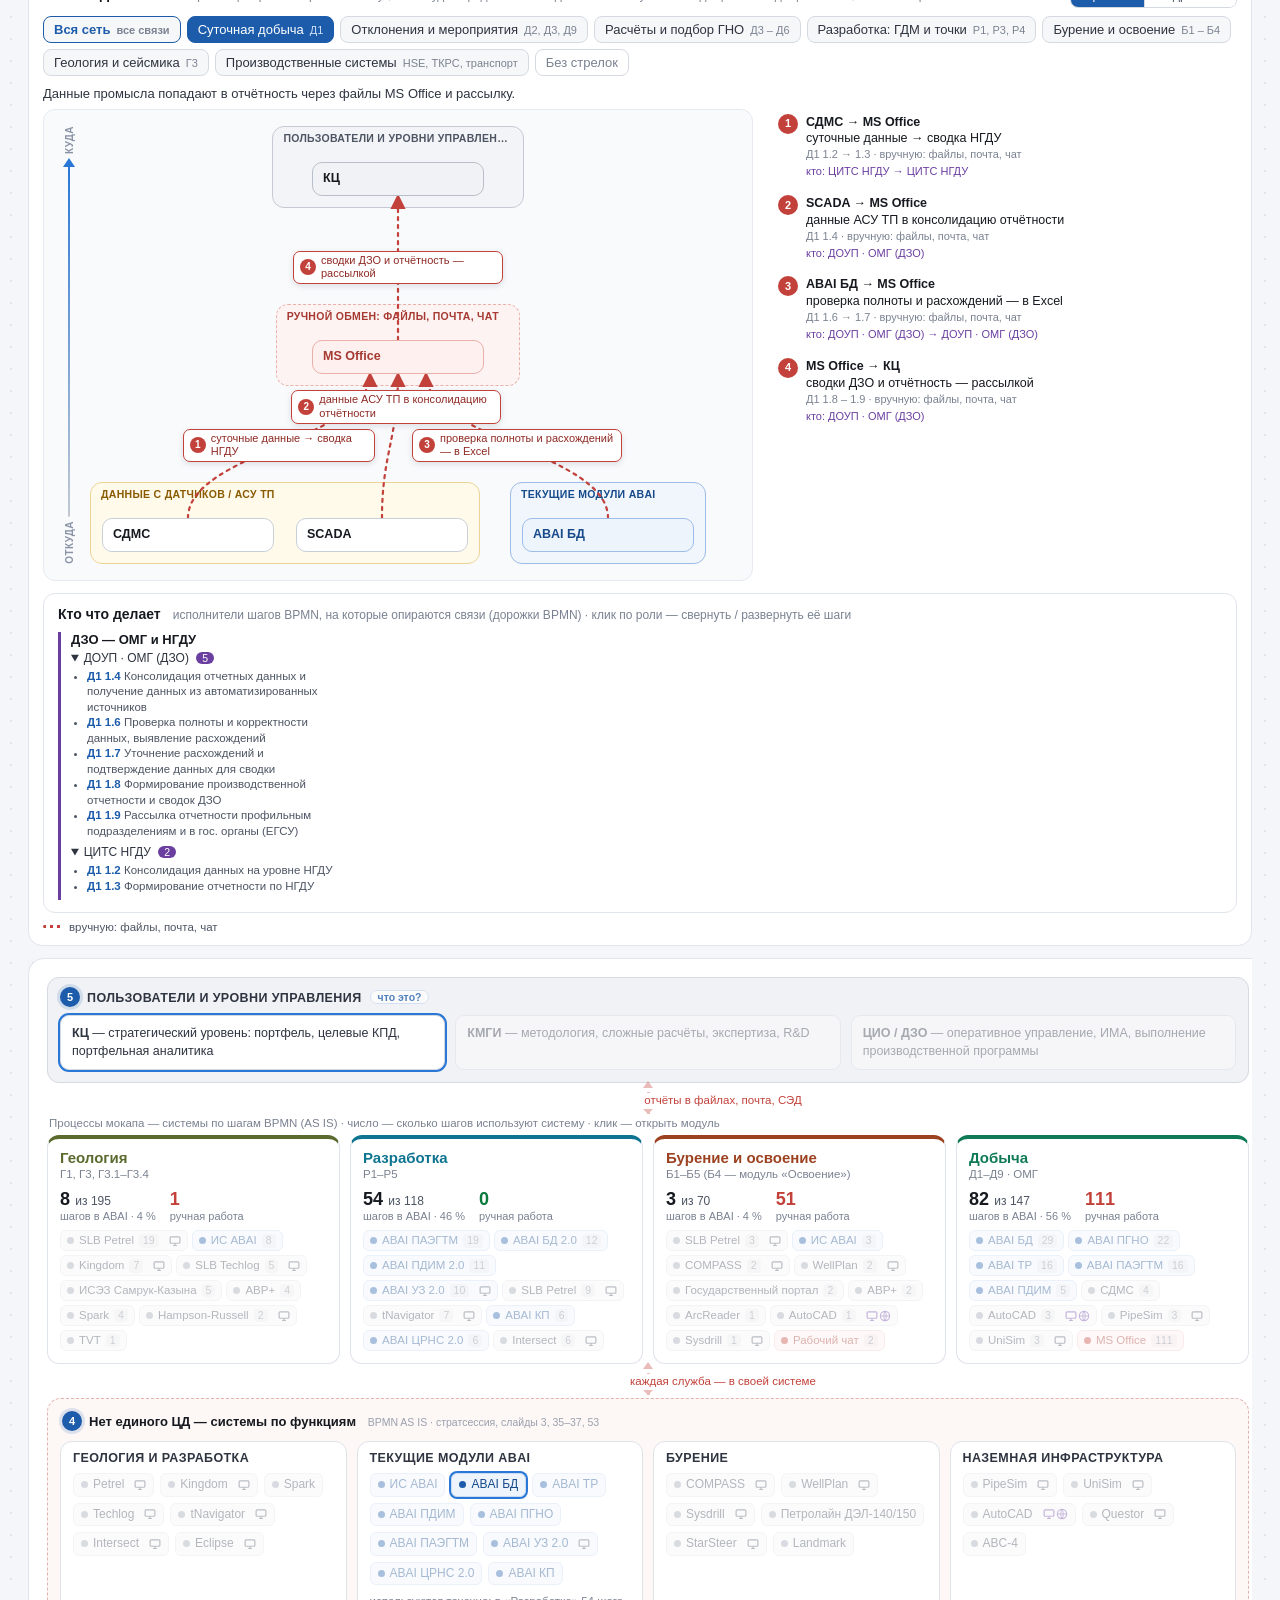
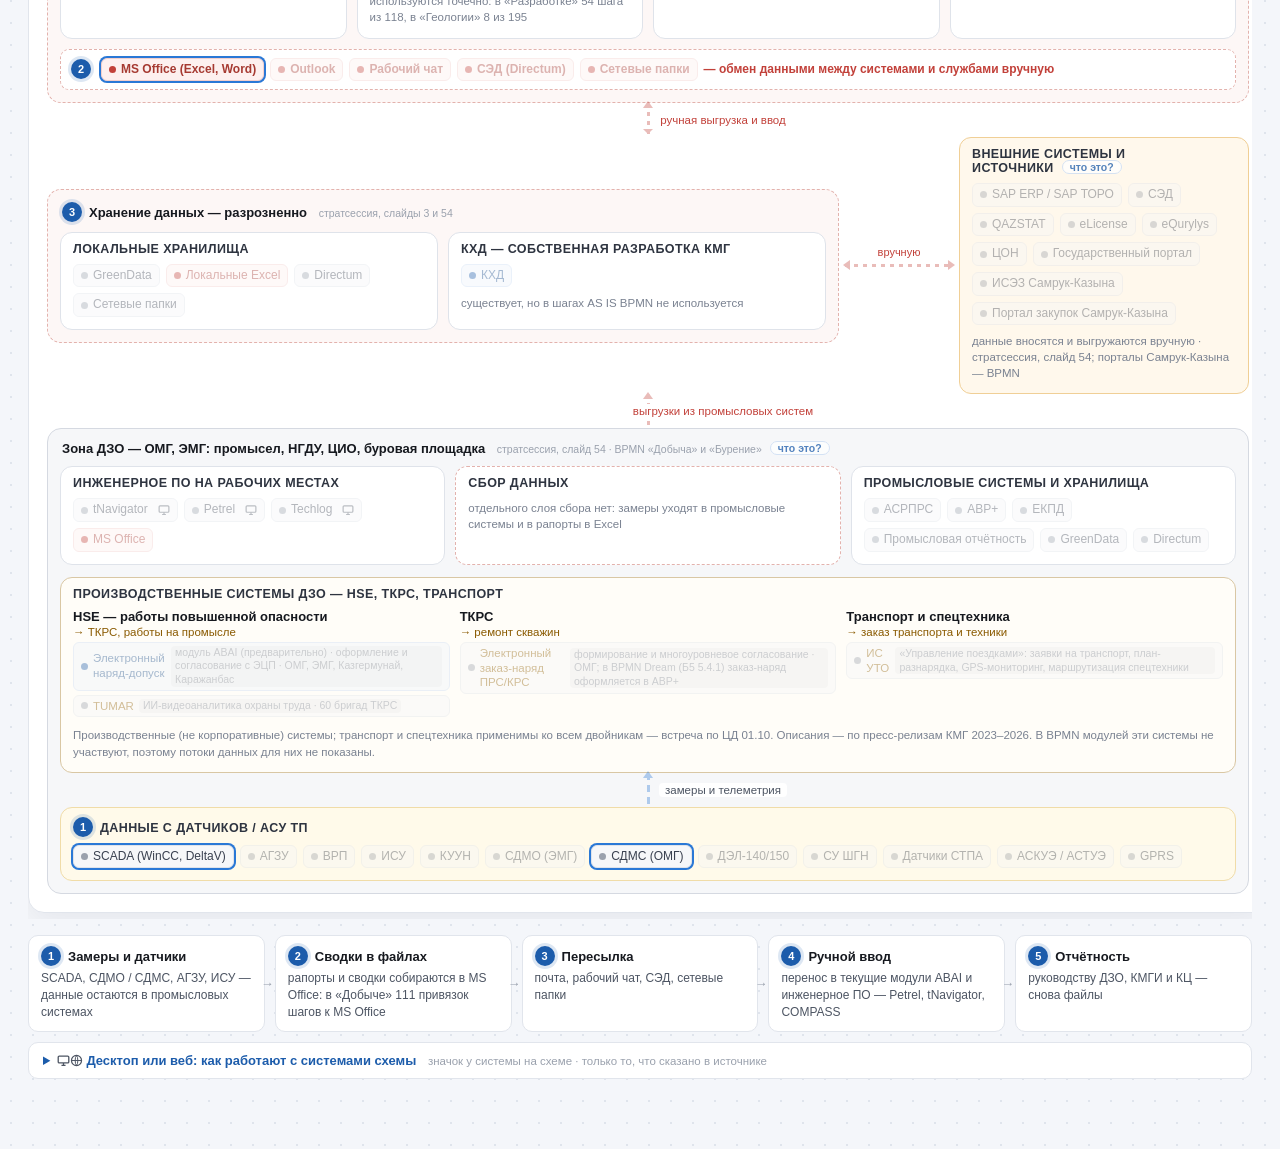
==== commit 130aad73: "Дерево ЦД Актива: единые данные — отдельной колонкой перед двойниками (КХД и ABAI БД 2.0 — узлом ряд" ====
--- a/index.html
+++ b/index.html
@@ -42,7 +42,7 @@
     .tree-link:hover { filter: brightness(1.08); }
     .tree-link.sub { margin-left: 10px; background: #fff; color: var(--brand); border: 1px solid #c9d2df; font-weight: 500; font-size: 13px; }
   </style>
-  <link rel="stylesheet" href="shared/landscape.css?v=20261007a">
+  <link rel="stylesheet" href="shared/landscape.css?v=20261007b">
 </head>
 <body>
   <div class="mock-banner">Мокапы для обсуждения · демо-данные</div>
@@ -51,7 +51,7 @@
       <div class="logo"><svg viewBox="0 0 32 32"><rect width="32" height="32" rx="6" fill="#1c5cab"/><path d="M6 23 13 9l4 8 3-5 6 11z" fill="#fff"/><circle cx="23" cy="9" r="2.5" fill="#86b6ef"/></svg>ABAI</div>
       <h1>Процессы Upstream в ABAI</h1>
       <p class="lead">Кликабельные прототипы и пошаговые презентации целевых процессов. Для каждого процесса — три варианта из BPMN и экраны, которые видит каждая роль.</p>
-      <div class="variants"><span>AS IS — как сейчас</span><span>TO BE Nedra — с продуктами Nedra</span><span><b>Dream TO BE</b> — наш вариант на ABAI</span></div>
+      <div class="variants"><span>AS IS — как сейчас</span><span>TO BE Nedra — с продуктами Nedra</span><span><b>Dream TO BE</b> — целевой вариант на ABAI</span></div>
     </div>
   </header>
   <main class="wrap">
@@ -69,10 +69,10 @@
     <div class="ls" id="landscape"></div>
   </section>
   <script src="shared/modules.js" data-root="./"></script>
-  <script src="shared/landscape-data.js?v=20261007a"></script>
-  <script src="shared/landscape-flows.js?v=20261007a"></script>
-  <script src="shared/landscape-steps.js?v=20261007a"></script>
-  <script src="shared/landscape.js?v=20261007a"></script>
+  <script src="shared/landscape-data.js?v=20261007b"></script>
+  <script src="shared/landscape-flows.js?v=20261007b"></script>
+  <script src="shared/landscape-steps.js?v=20261007b"></script>
+  <script src="shared/landscape.js?v=20261007b"></script>
   <script>
     const plural = (n) => (n % 10 === 1 && n % 100 !== 11 ? 'процесс' : [2, 3, 4].includes(n % 10) && ![12, 13, 14].includes(n % 100) ? 'процесса' : 'процессов');
     document.getElementById('mods').innerHTML = ABAI_MODULES.map((m) => `
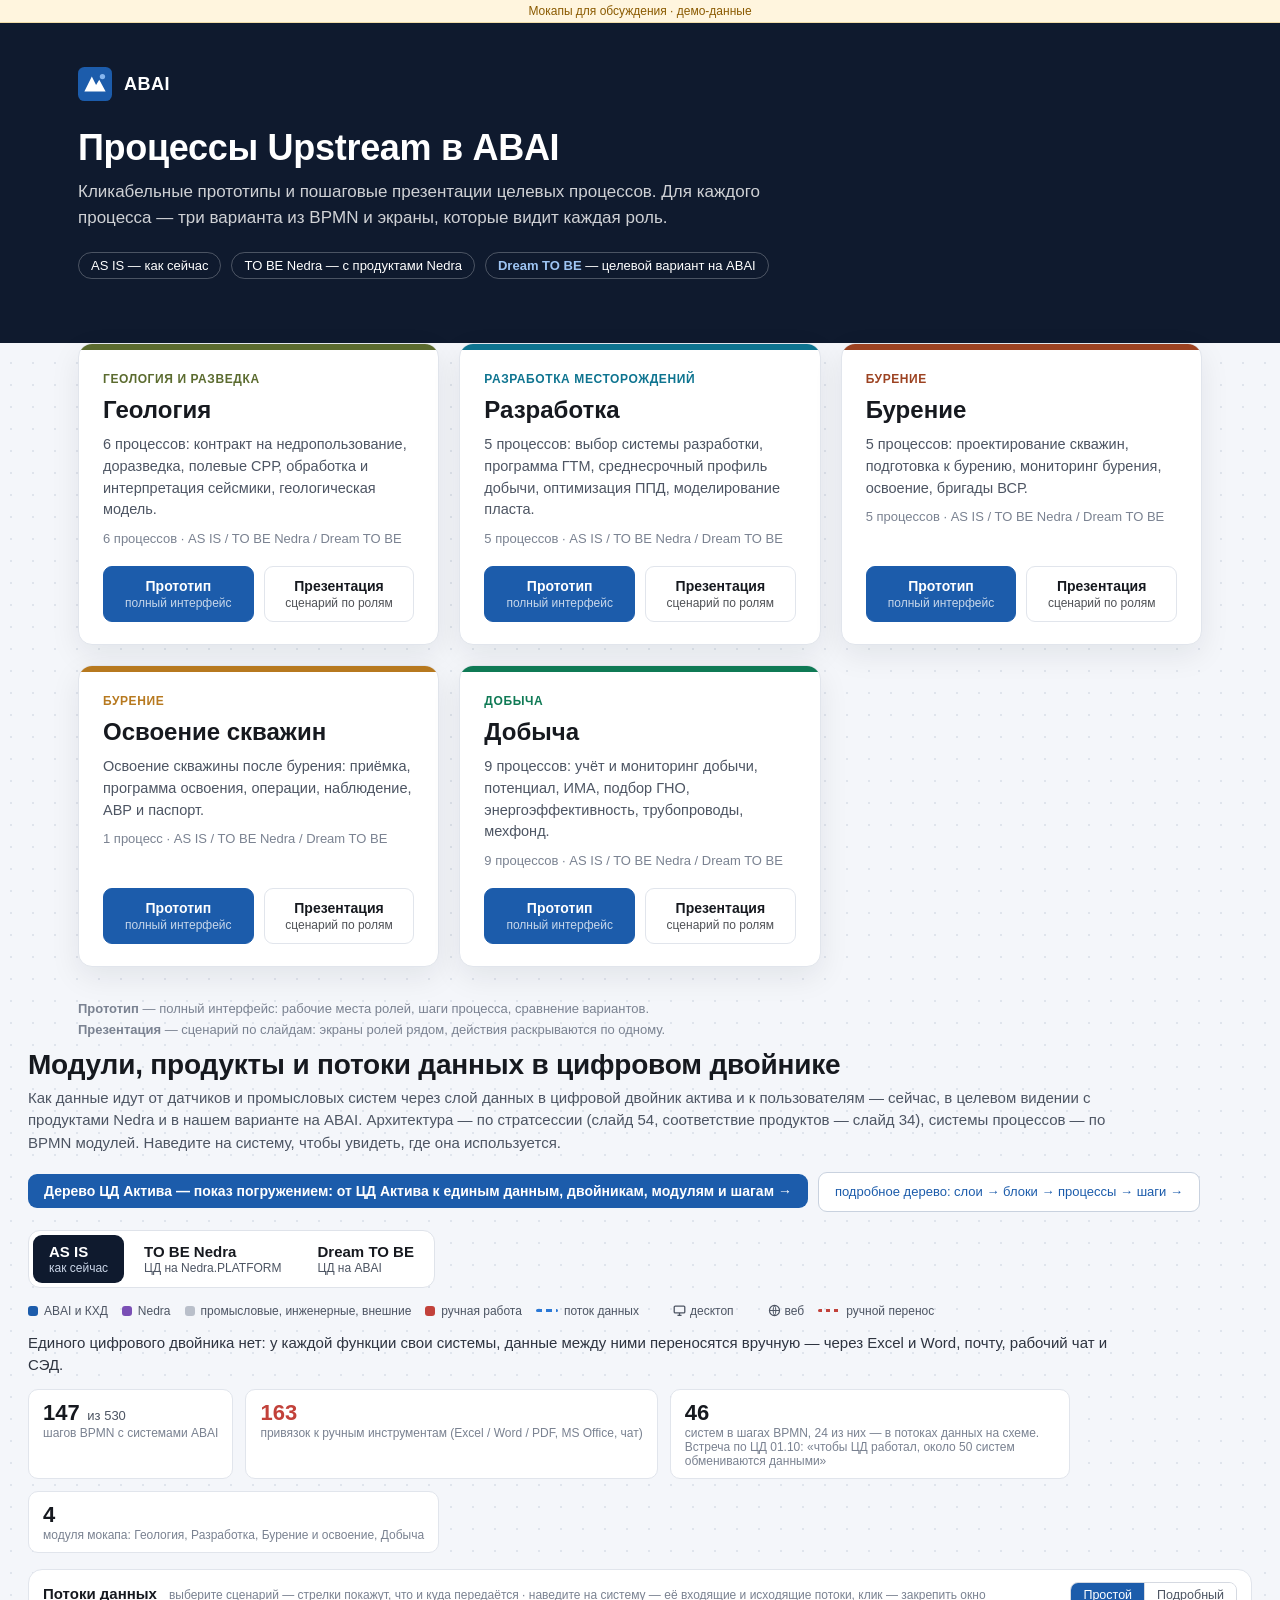
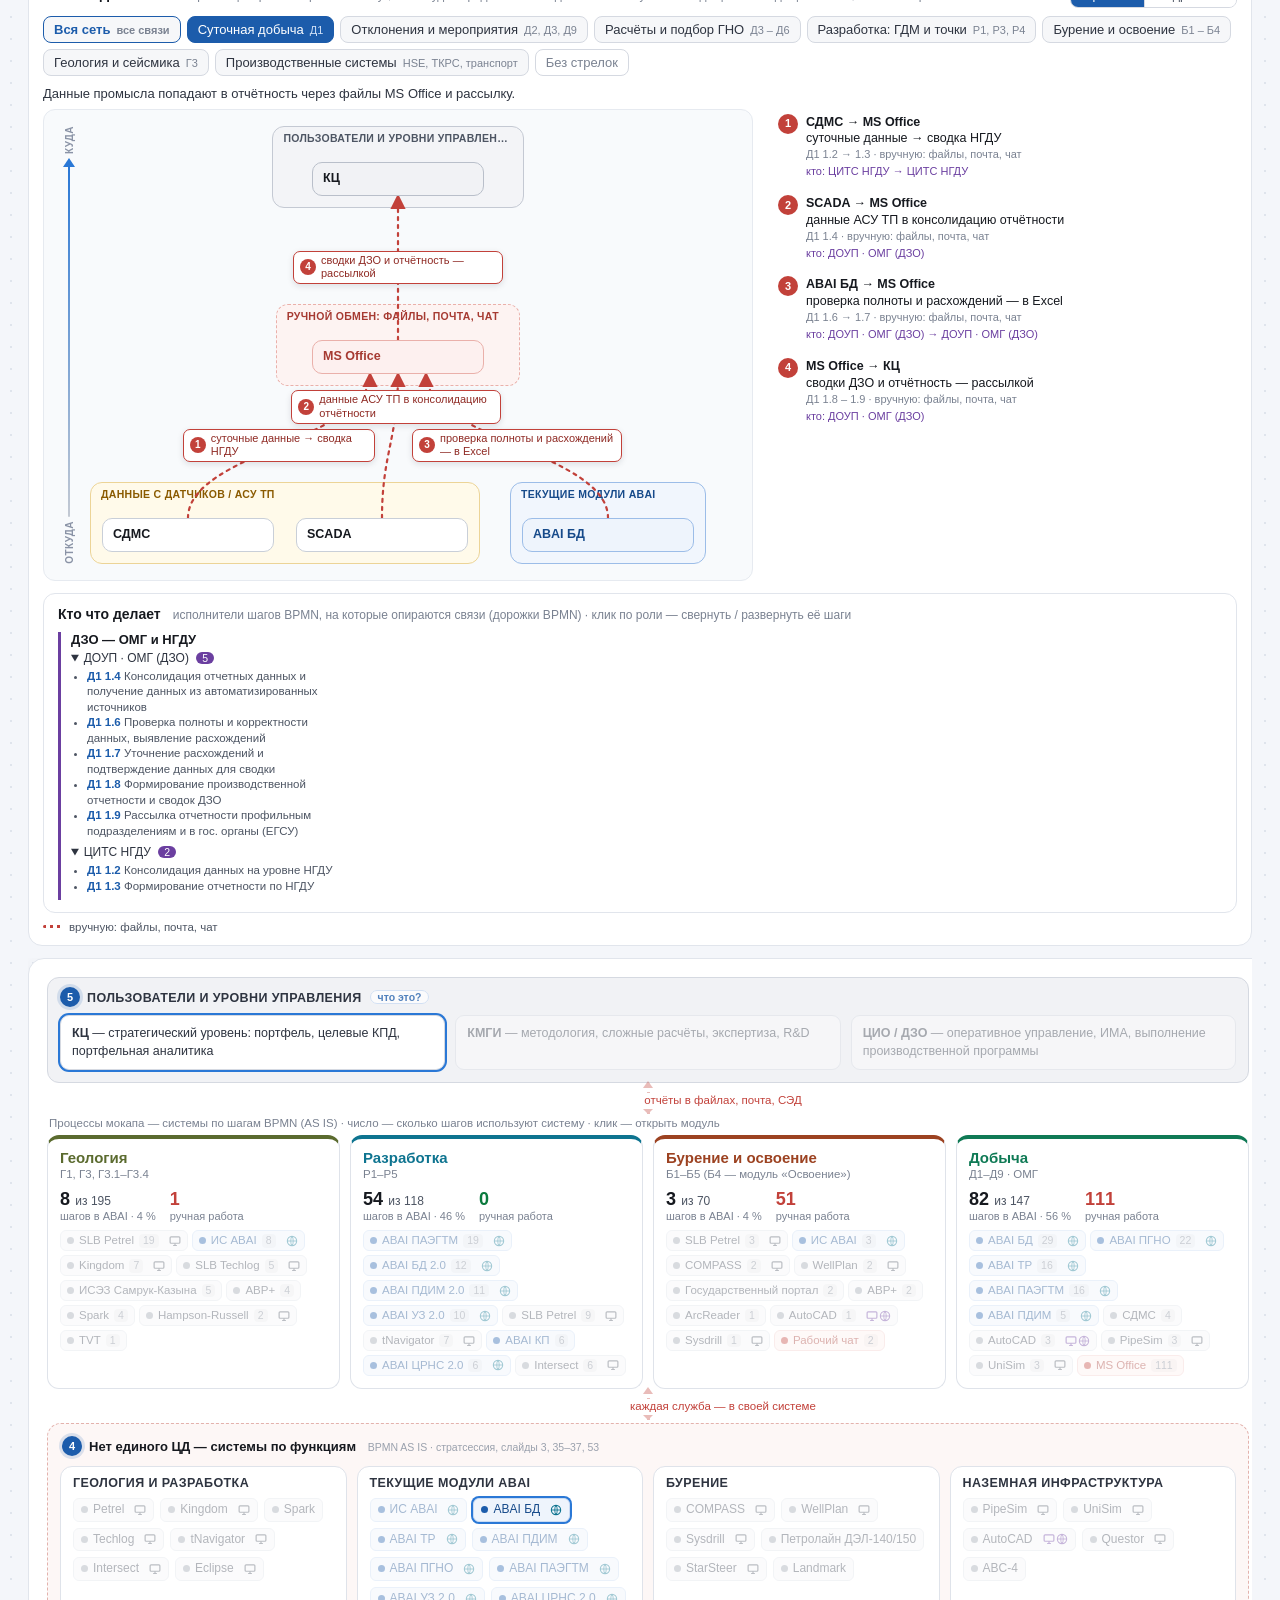
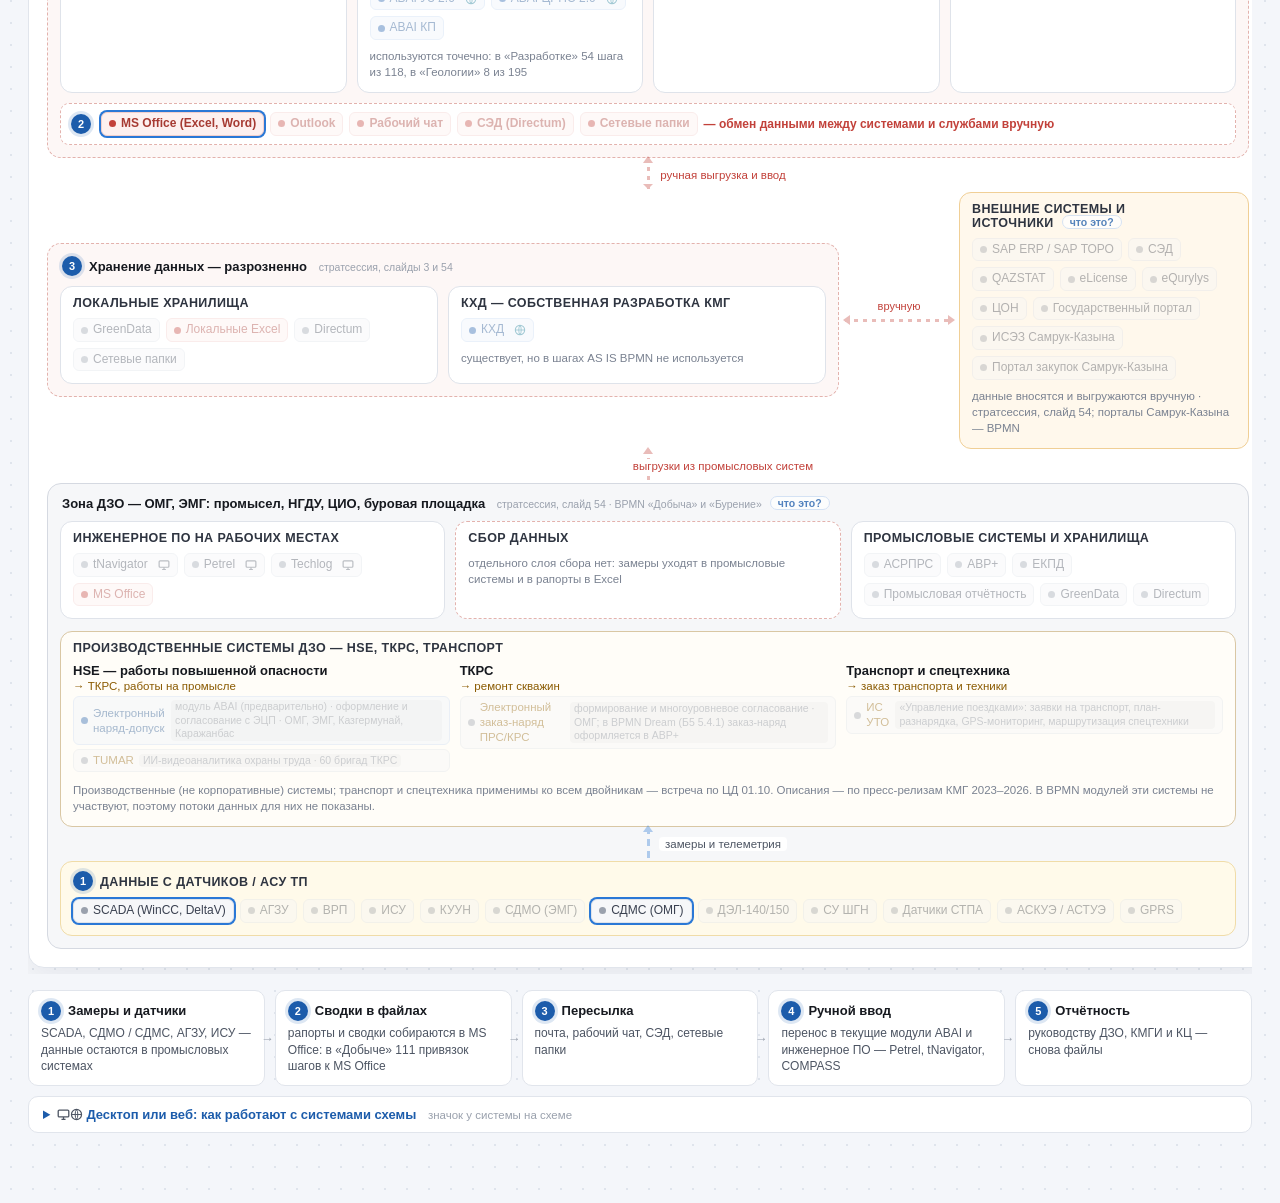
==== commit c7d0e9bd: "Дерево ЦД Актива: режим «Сценарии ЦД» — полная цепочка сценария до шагов BPMN, проигрывание по шагам" ====
--- a/index.html
+++ b/index.html
@@ -42,7 +42,7 @@
     .tree-link:hover { filter: brightness(1.08); }
     .tree-link.sub { margin-left: 10px; background: #fff; color: var(--brand); border: 1px solid #c9d2df; font-weight: 500; font-size: 13px; }
   </style>
-  <link rel="stylesheet" href="shared/landscape.css?v=20261007b">
+  <link rel="stylesheet" href="shared/landscape.css?v=20261007e">
 </head>
 <body>
   <div class="mock-banner">Мокапы для обсуждения · демо-данные</div>
@@ -69,10 +69,10 @@
     <div class="ls" id="landscape"></div>
   </section>
   <script src="shared/modules.js" data-root="./"></script>
-  <script src="shared/landscape-data.js?v=20261007b"></script>
-  <script src="shared/landscape-flows.js?v=20261007b"></script>
-  <script src="shared/landscape-steps.js?v=20261007b"></script>
-  <script src="shared/landscape.js?v=20261007b"></script>
+  <script src="shared/landscape-data.js?v=20261007e"></script>
+  <script src="shared/landscape-flows.js?v=20261007e"></script>
+  <script src="shared/landscape-steps.js?v=20261007e"></script>
+  <script src="shared/landscape.js?v=20261007e"></script>
   <script>
     const plural = (n) => (n % 10 === 1 && n % 100 !== 11 ? 'процесс' : [2, 3, 4].includes(n % 10) && ![12, 13, 14].includes(n % 100) ? 'процесса' : 'процессов');
     document.getElementById('mods').innerHTML = ABAI_MODULES.map((m) => `
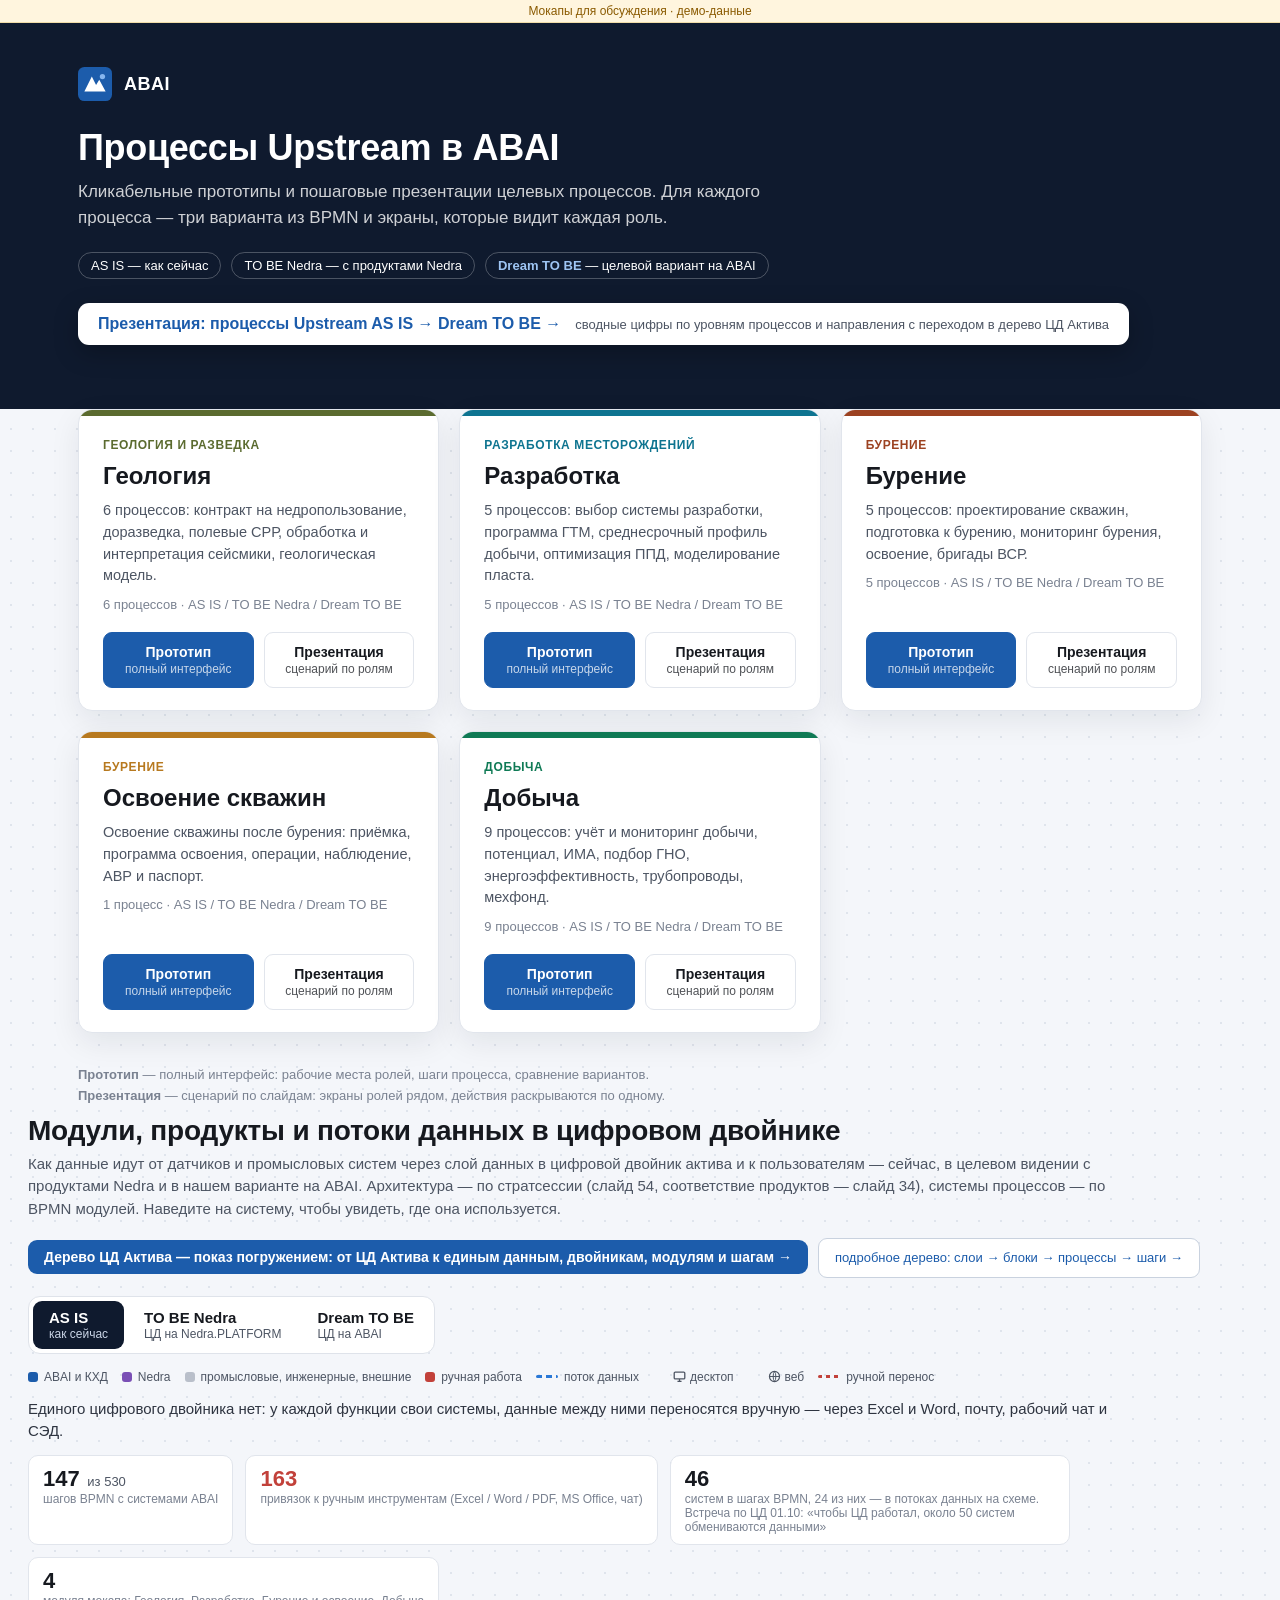
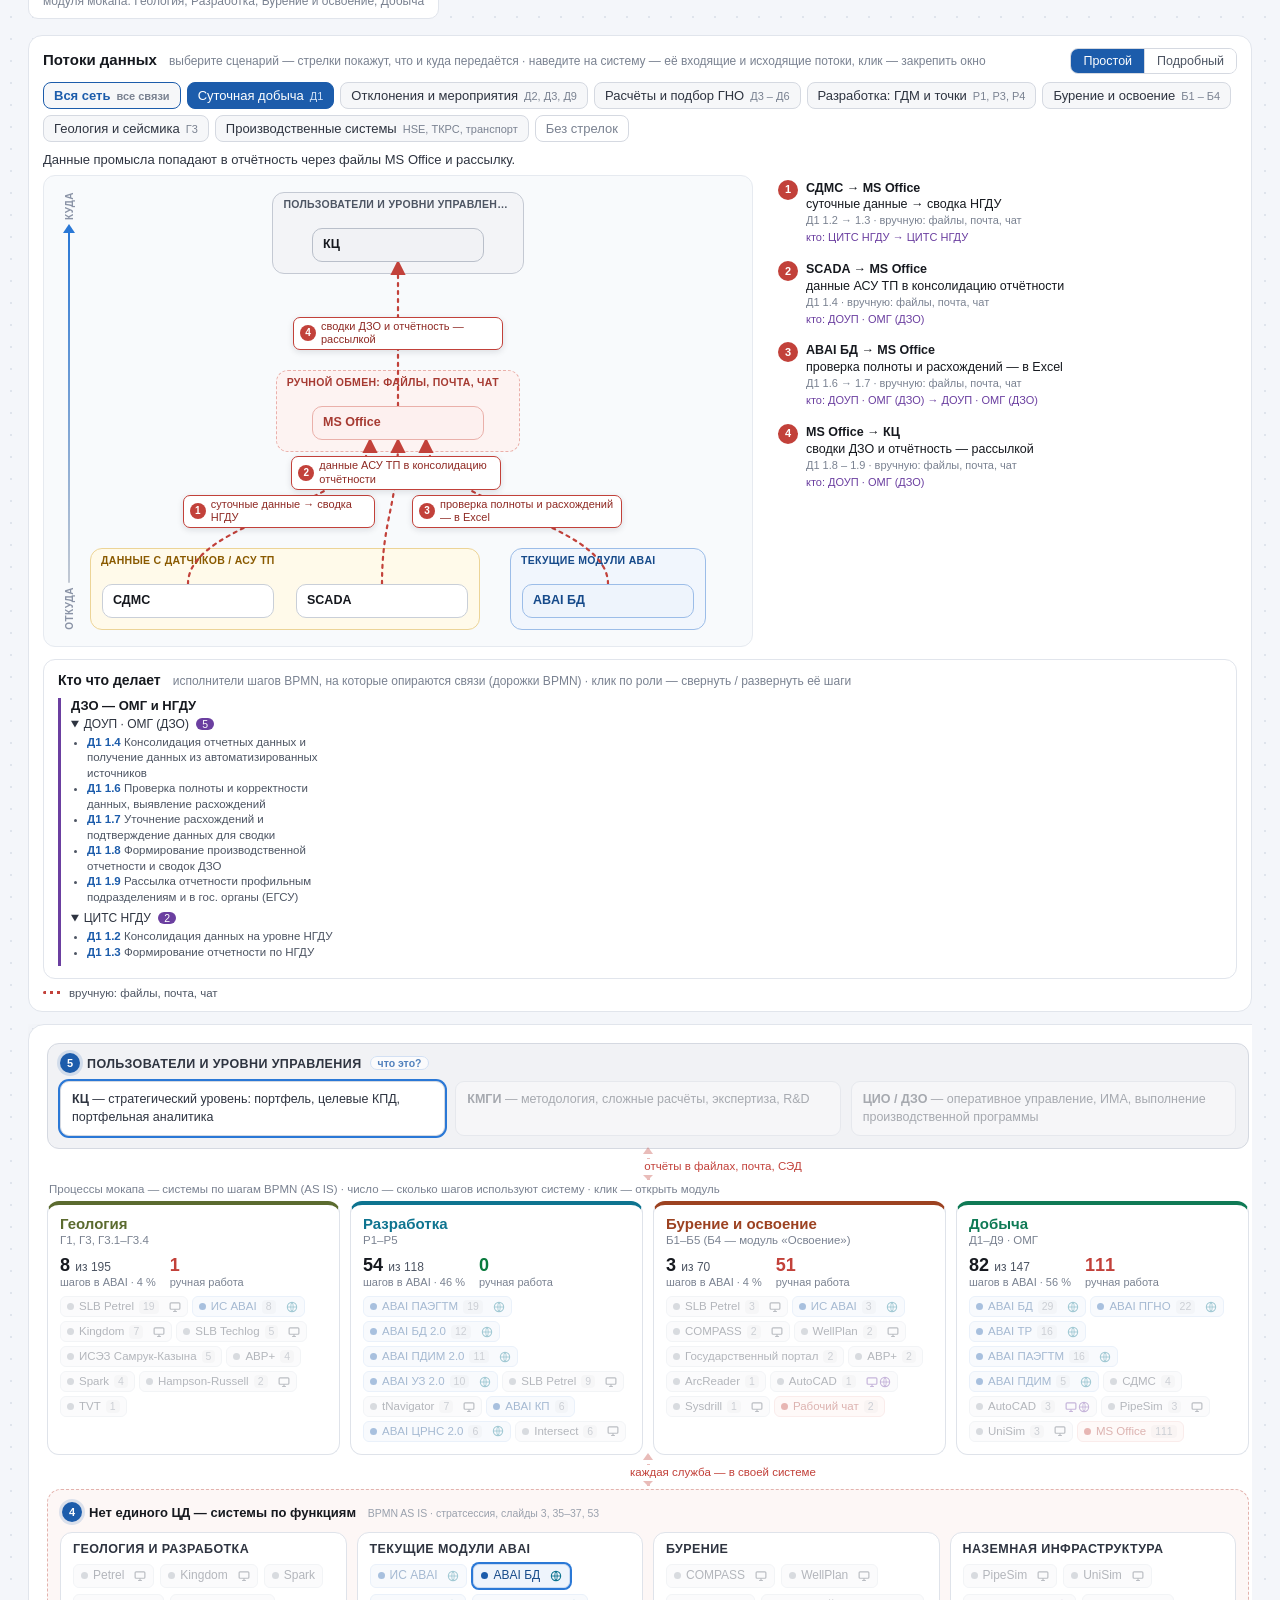
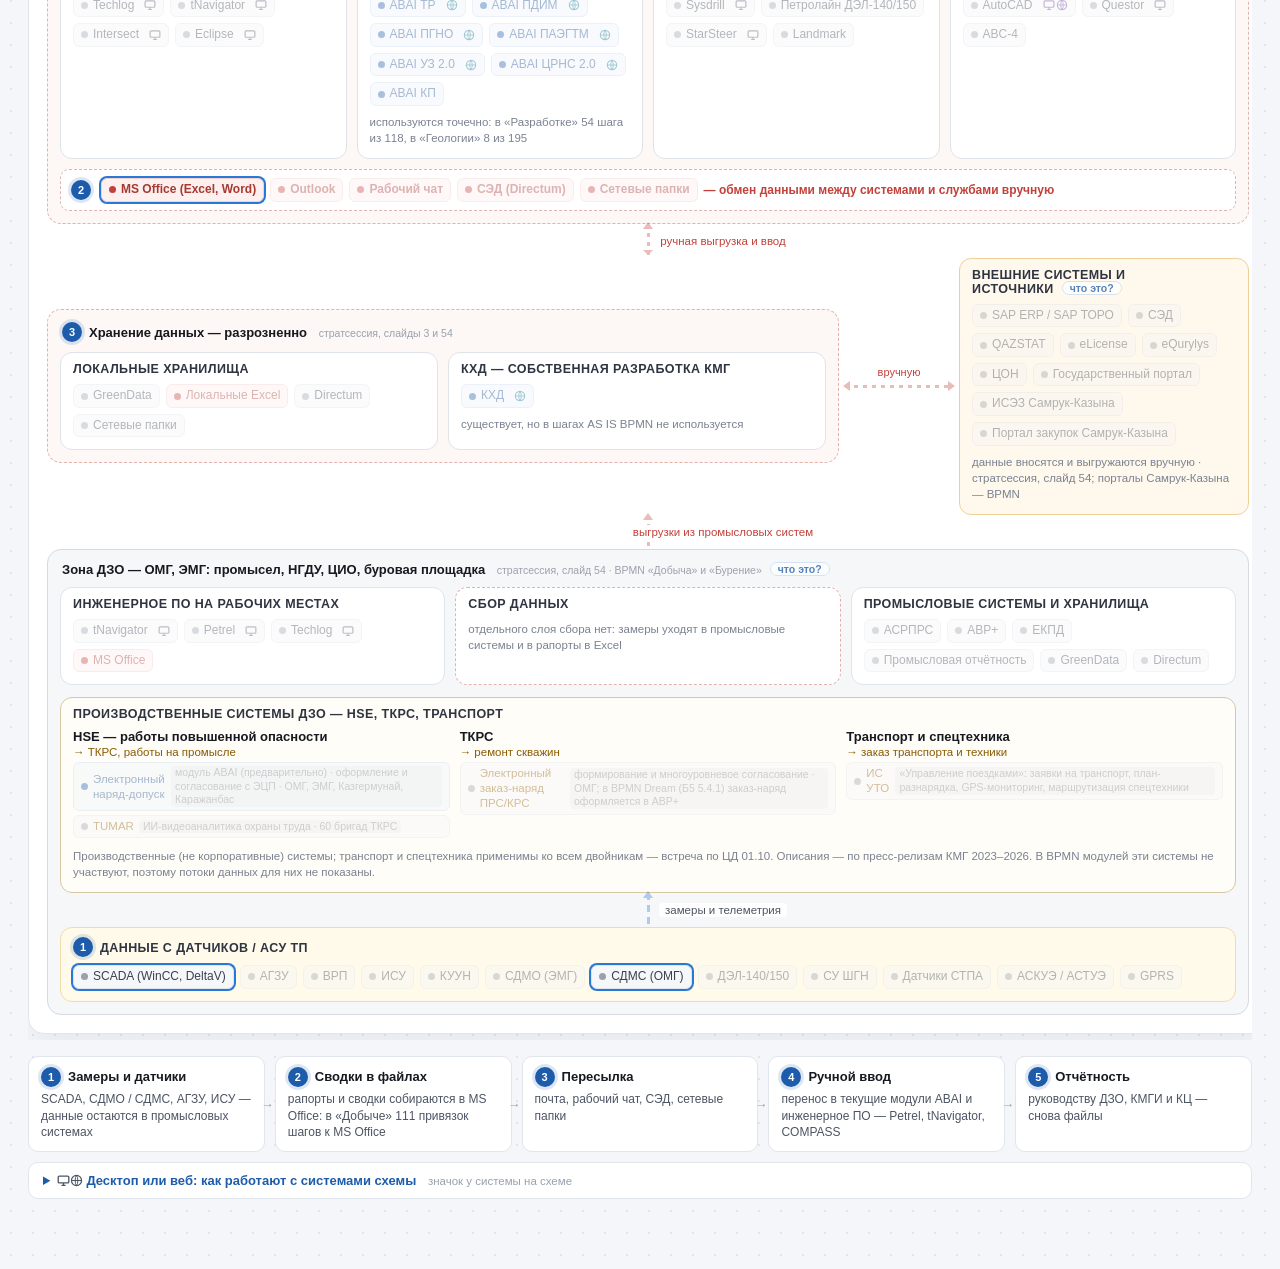
==== commit 58072f9b: "Презентация «Процессы Upstream: AS IS → Dream TO BE» (present/): сводная по трём уровням процессов и" ====
--- a/index.html
+++ b/index.html
@@ -38,6 +38,9 @@
     .arch { max-width: 1560px; margin: 8px auto 70px; padding: 0 28px; }
     .arch h2 { font-size: 28px; margin: 0 0 6px; letter-spacing: -.2px; }
     .arch .sub { color: var(--ink-2); font-size: 15px; margin: 0 0 18px; line-height: 1.5; max-width: 1100px; }
+    .pres-link { display: inline-flex; align-items: center; gap: 14px; margin-top: 24px; padding: 12px 20px; border-radius: 11px; background: #fff; color: var(--ink); box-shadow: 0 8px 24px rgba(0,0,0,.25); }
+    .pres-link b { font-size: 16px; color: var(--brand); } .pres-link span { font-size: 13px; color: var(--ink-2); }
+    .pres-link:hover { filter: brightness(.97); }
     .tree-link { display: inline-block; margin: 0 0 16px; padding: 9px 16px; border-radius: 9px; background: var(--brand); color: #fff; font-weight: 600; font-size: 14px; }
     .tree-link:hover { filter: brightness(1.08); }
     .tree-link.sub { margin-left: 10px; background: #fff; color: var(--brand); border: 1px solid #c9d2df; font-weight: 500; font-size: 13px; }
@@ -52,6 +55,7 @@
       <h1>Процессы Upstream в ABAI</h1>
       <p class="lead">Кликабельные прототипы и пошаговые презентации целевых процессов. Для каждого процесса — три варианта из BPMN и экраны, которые видит каждая роль.</p>
       <div class="variants"><span>AS IS — как сейчас</span><span>TO BE Nedra — с продуктами Nedra</span><span><b>Dream TO BE</b> — целевой вариант на ABAI</span></div>
+      <a class="pres-link" href="present/index.html"><b>Презентация: процессы Upstream AS IS → Dream TO BE →</b><span>сводные цифры по уровням процессов и направления с переходом в дерево ЦД Актива</span></a>
     </div>
   </header>
   <main class="wrap">
